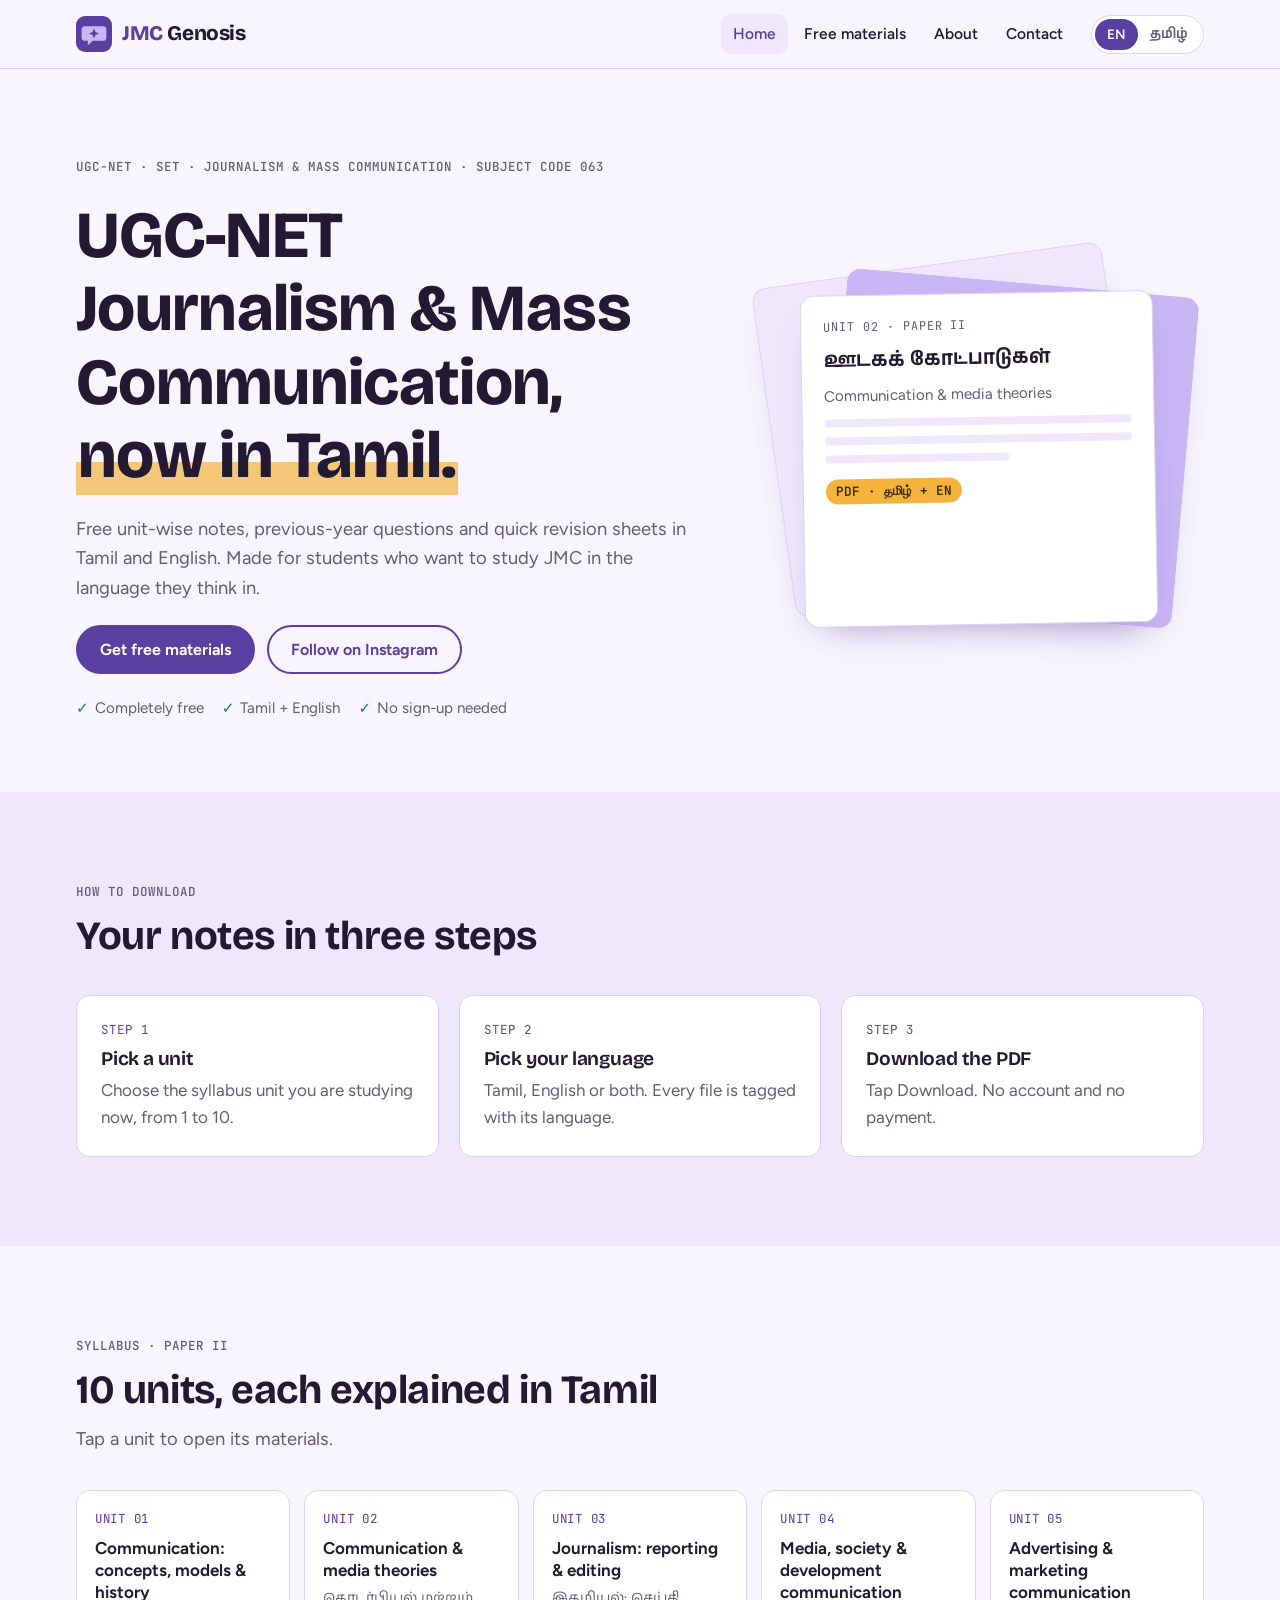
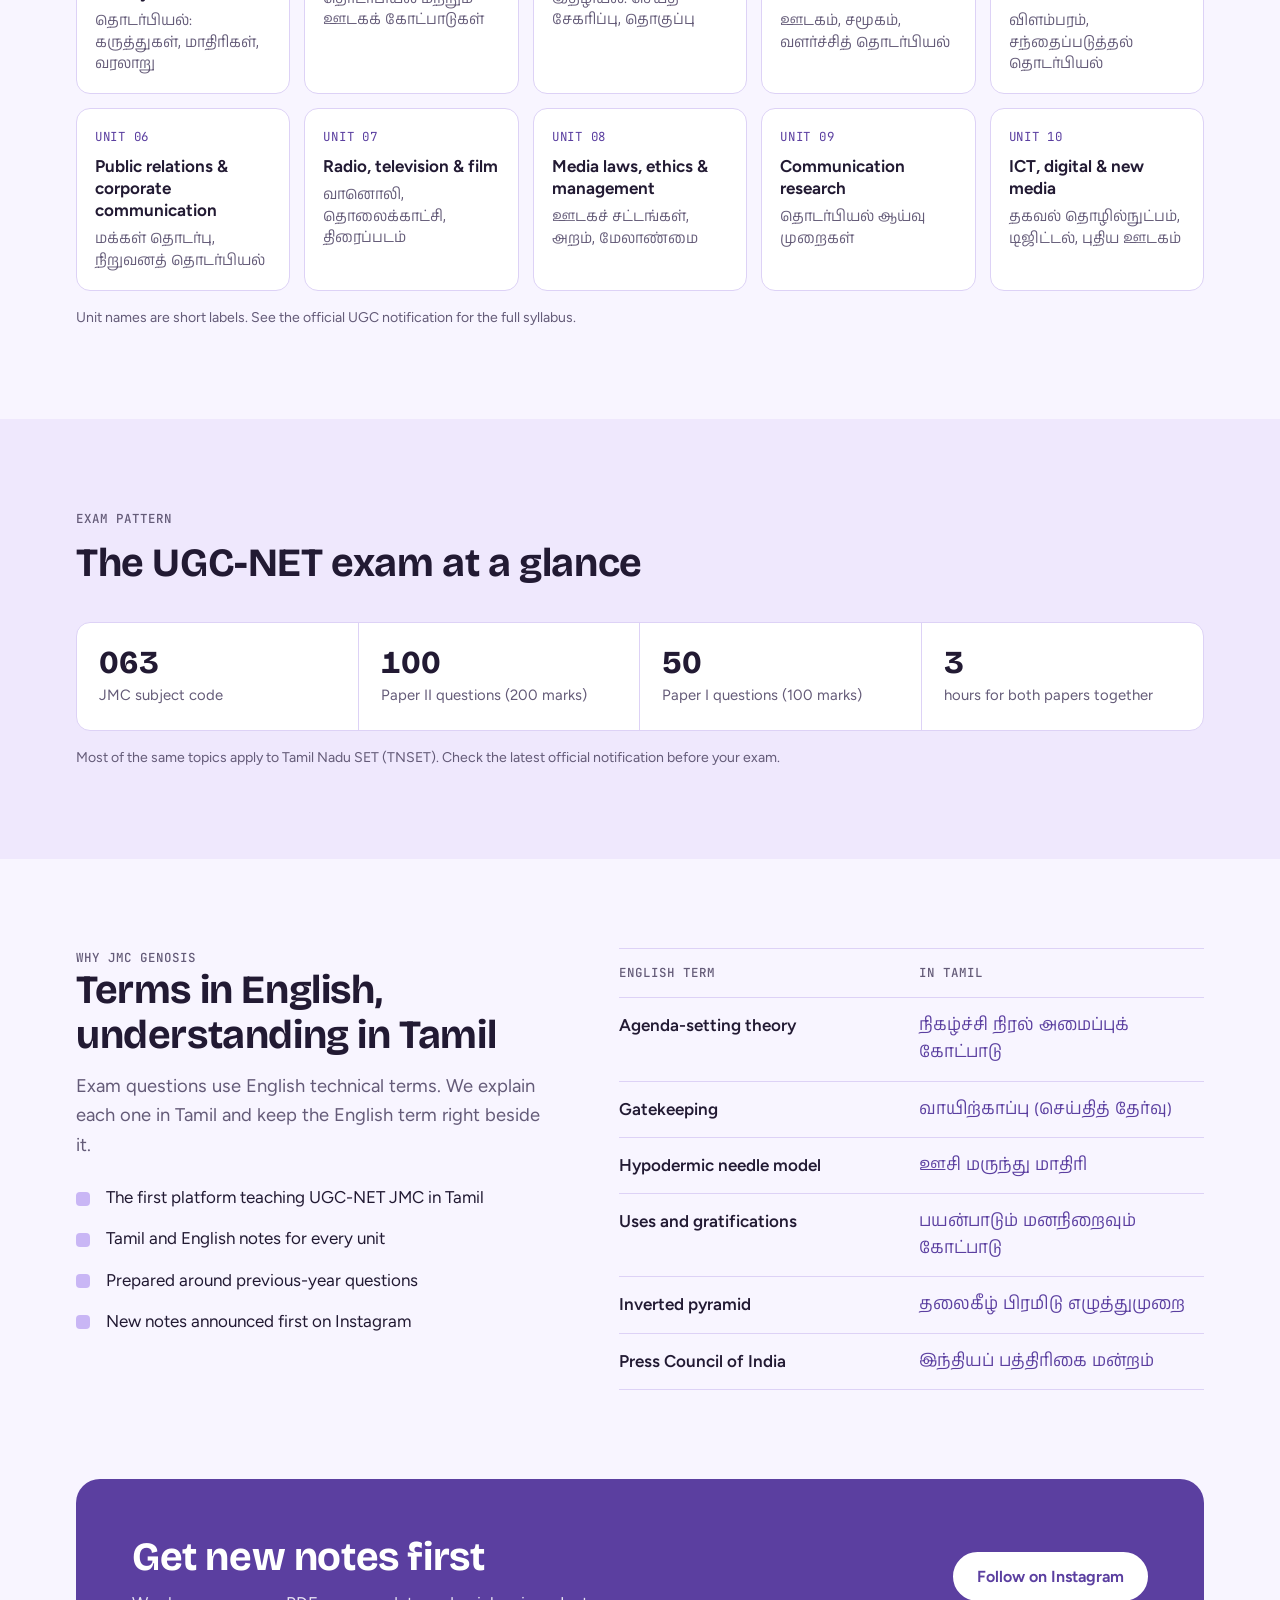
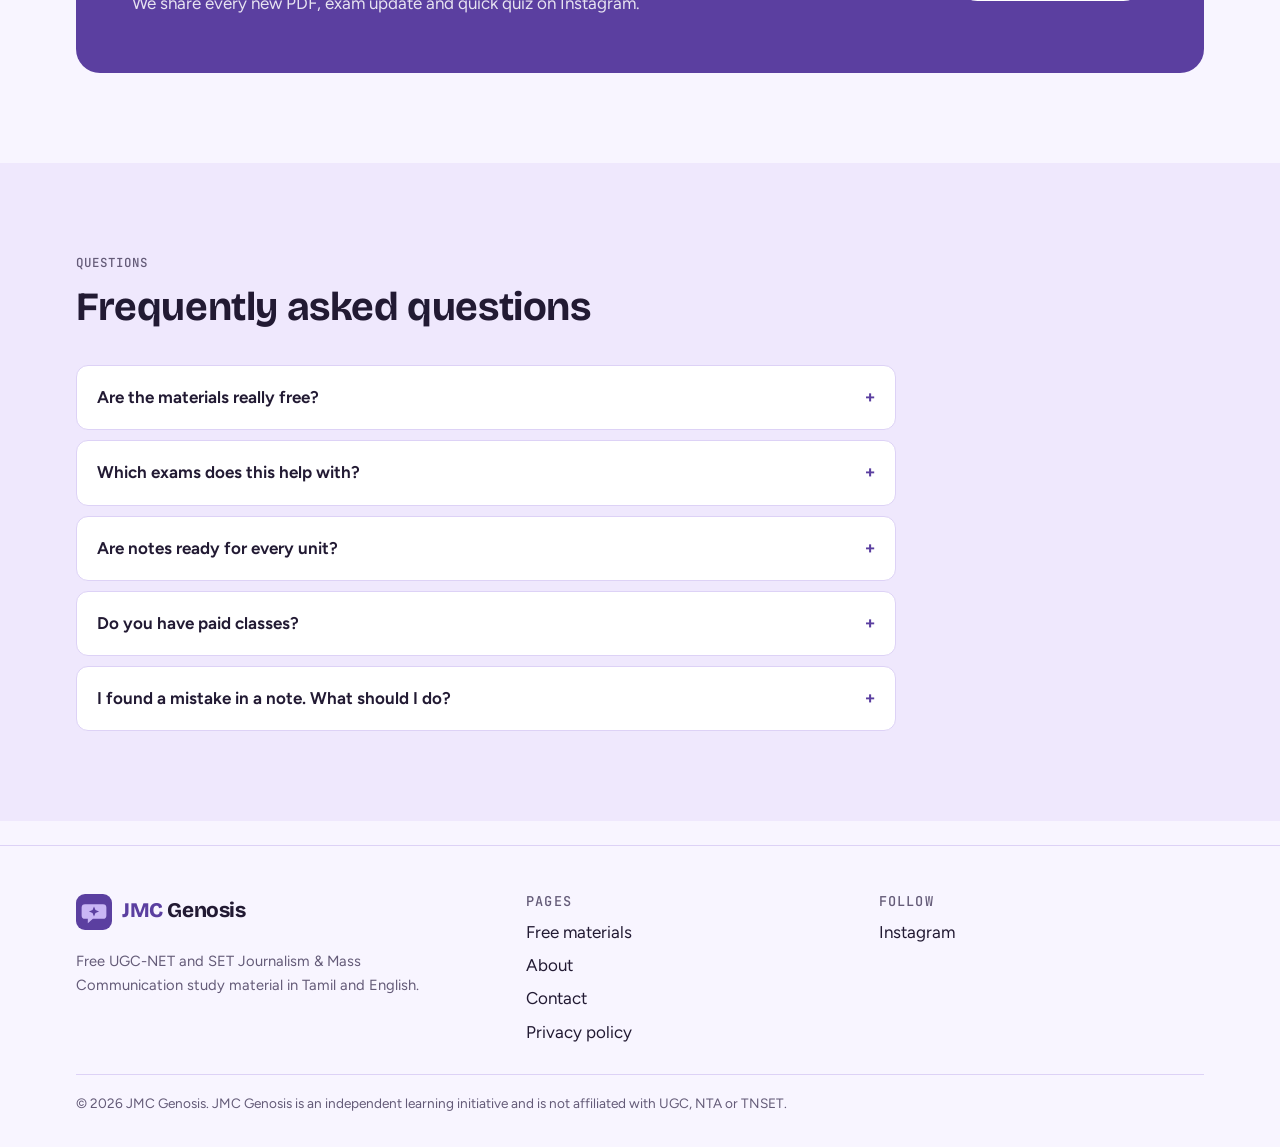
==== index.html @ 14c33832 "Launch JMC Genosis website Static bilingual (Tamil/English) site for free UGC-NET/SET JMC study mate" ====
<!doctype html>
<html lang="en">
<head>
<meta charset="utf-8">
<meta name="viewport" content="width=device-width, initial-scale=1, viewport-fit=cover">
<title>JMC Genosis | UGC-NET JMC in Tamil</title>
<meta name="description" content="Free UGC-NET and SET Journalism & Mass Communication notes in Tamil and English: unit-wise PDFs, previous-year questions and revision sheets.">
<meta name="theme-color" content="#5B3FA0">
<link rel="canonical" href="https://harishde13.github.io/jmc_genosis/">
<meta property="og:type" content="website">
<meta property="og:title" content="JMC Genosis | UGC-NET JMC in Tamil">
<meta property="og:description" content="Free UGC-NET and SET Journalism & Mass Communication notes in Tamil and English: unit-wise PDFs, previous-year questions and revision sheets.">
<meta property="og:url" content="https://harishde13.github.io/jmc_genosis/">
<meta property="og:image" content="https://harishde13.github.io/jmc_genosis/assets/img/og-image.png">
<meta name="twitter:card" content="summary_large_image">
<link rel="icon" href="assets/img/favicon.svg" type="image/svg+xml">
<link rel="apple-touch-icon" href="assets/img/icon-192.png">
<link rel="preconnect" href="https://fonts.googleapis.com"><link rel="preconnect" href="https://fonts.gstatic.com" crossorigin><link rel="stylesheet" href="https://fonts.googleapis.com/css2?family=Anek+Tamil:wght@400..700&family=Bricolage+Grotesque:opsz,wght@12..96,500..800&family=Figtree:wght@400..700&family=JetBrains+Mono:wght@500&display=swap">
<link rel="stylesheet" href="assets/css/style.css">
</head>
<body>
<a class="skip" href="#main" data-i18n="skip">Skip to content</a>
<header class="site-header">
  <div class="wrap">
    <a class="brand" href="index.html" aria-label="JMC Genosis home"><svg class="brand-mark" viewBox="0 0 64 64" aria-hidden="true"><rect width="64" height="64" rx="16" fill="#5B3FA0"/><path d="M16 18h32a6 6 0 0 1 6 6v14a6 6 0 0 1-6 6H30l-9 8v-8h-5a6 6 0 0 1-6-6V24a6 6 0 0 1 6-6z" fill="#C9B6F5"/><path d="M32 22l2.6 6.4 6.4 2.6-6.4 2.6L32 40l-2.6-6.4-6.4-2.6 6.4-2.6z" fill="#5B3FA0"/></svg><span class="brand-word"><b>JMC</b> Genosis</span></a>
    <nav class="nav" id="site-nav" aria-label="Main"><a href="index.html" data-i18n="nav.home" aria-current="page">Home</a><a href="materials.html" data-i18n="nav.materials">Free materials</a><a href="about.html" data-i18n="nav.about">About</a><a href="contact.html" data-i18n="nav.contact">Contact</a></nav>
    <div class="lang-toggle" role="group" aria-label="Language">
      <button type="button" data-lang="en" aria-pressed="true">EN</button>
      <button type="button" data-lang="ta" aria-pressed="false">தமிழ்</button>
    </div>
    <button class="menu-btn" type="button" aria-expanded="false" aria-controls="site-nav" data-i18n="nav.menu">Menu</button>
  </div>
</header>
<main id="main">
<section class="hero">
  <div class="wrap">
    <div class="hero-copy">
      <p class="kicker" data-i18n="hero.kicker">UGC-NET · SET · Journalism &amp; Mass Communication · Subject code 063</p>
      <h1 data-i18n="hero.title">UGC-NET Journalism &amp; Mass Communication, <span class="mark">now in Tamil.</span></h1>
      <p class="lead" data-i18n="hero.sub">Free unit-wise notes, previous-year questions and quick revision sheets in Tamil and English. Made for students who want to study JMC in the language they think in.</p>
      <div class="btn-row">
        <a class="btn" href="materials.html" data-i18n="cta.download">Get free materials</a>
        <a class="btn ghost" data-link="instagram" href="#" data-i18n="cta.instagram">Follow on Instagram</a>
      </div>
      <div class="hero-meta"><span data-i18n="hero.m1">Completely free</span><span data-i18n="hero.m2">Tamil + English</span><span data-i18n="hero.m3">No sign-up needed</span></div>
    </div>
    <div class="stack" aria-hidden="true">
      <div class="note-card"></div>
      <div class="note-card"></div>
      <div class="note-card">
        <span class="unit-code">UNIT 02 · PAPER II</span>
        <span class="ta">ஊடகக் கோட்பாடுகள்</span>
        <span class="en">Communication &amp; media theories</span>
        <span class="rule"></span><span class="rule"></span><span class="rule short"></span>
        <span class="pdf">PDF · தமிழ் + EN</span>
      </div>
    </div>
  </div>
</section>

<section class="section tinted" id="how">
  <div class="wrap">
    <div class="section-head">
      <p class="kicker" data-i18n="steps.kicker">How to download</p>
      <h2 data-i18n="steps.title">Your notes in three steps</h2>
    </div>
    <ol class="steps">
      <li><h3 data-i18n="steps.1t">Pick a unit</h3><p data-i18n="steps.1p">Choose the syllabus unit you are studying now, from 1 to 10.</p></li>
      <li><h3 data-i18n="steps.2t">Pick your language</h3><p data-i18n="steps.2p">Tamil, English or both. Every file is tagged with its language.</p></li>
      <li><h3 data-i18n="steps.3t">Download the PDF</h3><p data-i18n="steps.3p">Tap Download. No account and no payment.</p></li>
    </ol>
  </div>
</section>

<section class="section" id="units">
  <div class="wrap">
    <div class="section-head">
      <p class="kicker" data-i18n="units.kicker">Syllabus · Paper II</p>
      <h2 data-i18n="units.title">10 units, each explained in Tamil</h2>
      <p class="lead" data-i18n="units.lead">Tap a unit to open its materials.</p>
    </div>
    <div class="units" id="unit-grid"></div>
    <p class="note-small" data-i18n="units.note">Unit names are short labels. See the official UGC notification for the full syllabus.</p>
  </div>
</section>

<section class="section tinted" id="exam">
  <div class="wrap">
    <div class="section-head">
      <p class="kicker" data-i18n="facts.kicker">Exam pattern</p>
      <h2 data-i18n="facts.title">The UGC-NET exam at a glance</h2>
    </div>
    <div class="facts">
      <div class="fact"><span class="v">063</span><span class="l" data-i18n="facts.l1">JMC subject code</span></div>
      <div class="fact"><span class="v">100</span><span class="l" data-i18n="facts.l2">Paper II questions (200 marks)</span></div>
      <div class="fact"><span class="v">50</span><span class="l" data-i18n="facts.l3">Paper I questions (100 marks)</span></div>
      <div class="fact"><span class="v">3</span><span class="l" data-i18n="facts.l4">hours for both papers together</span></div>
    </div>
    <p class="note-small" data-i18n="facts.note">Most of the same topics apply to Tamil Nadu SET (TNSET). Check the latest official notification before your exam.</p>
  </div>
</section>

<section class="section" id="why">
  <div class="wrap split">
    <div>
      <p class="kicker" data-i18n="why.kicker">Why JMC Genosis</p>
      <h2 data-i18n="why.title">Terms in English, understanding in Tamil</h2>
      <p class="lead" style="margin-top:14px" data-i18n="why.lead">Exam questions use English technical terms. We explain each one in Tamil and keep the English term right beside it.</p>
      <ul class="why">
        <li data-i18n="why.1">The first platform teaching UGC-NET JMC in Tamil</li>
        <li data-i18n="why.2">Tamil and English notes for every unit</li>
        <li data-i18n="why.3">Prepared around previous-year questions</li>
        <li data-i18n="why.4">New notes announced first on Instagram</li>
      </ul>
    </div>
    <div class="gloss" role="table" aria-label="Glossary sample">
      <div class="gloss-row kicker" role="row"><span data-i18n="gloss.h1">English term</span><span data-i18n="gloss.h2">In Tamil</span></div>
      <div class="gloss-row"><span class="en">Agenda-setting theory</span><span class="ta" lang="ta">நிகழ்ச்சி நிரல் அமைப்புக் கோட்பாடு</span></div><div class="gloss-row"><span class="en">Gatekeeping</span><span class="ta" lang="ta">வாயிற்காப்பு (செய்தித் தேர்வு)</span></div><div class="gloss-row"><span class="en">Hypodermic needle model</span><span class="ta" lang="ta">ஊசி மருந்து மாதிரி</span></div><div class="gloss-row"><span class="en">Uses and gratifications</span><span class="ta" lang="ta">பயன்பாடும் மனநிறைவும் கோட்பாடு</span></div><div class="gloss-row"><span class="en">Inverted pyramid</span><span class="ta" lang="ta">தலைகீழ் பிரமிடு எழுத்துமுறை</span></div><div class="gloss-row"><span class="en">Press Council of India</span><span class="ta" lang="ta">இந்தியப் பத்திரிகை மன்றம்</span></div>
    </div>
  </div>
</section>

<section class="section" style="padding-top:0">
  <div class="wrap">
    <div class="band">
      <div>
        <h2 data-i18n="band.title">Get new notes first</h2>
        <p data-i18n="band.p">We share every new PDF, exam update and quick quiz on Instagram.</p>
      </div>
      <a class="btn" data-link="instagram" href="#" data-i18n="cta.instagram">Follow on Instagram</a>
    </div>
  </div>
</section>

<section class="section tinted" id="faq">
  <div class="wrap">
    <div class="section-head">
      <p class="kicker" data-i18n="faq.kicker">Questions</p>
      <h2 data-i18n="faq.title">Frequently asked questions</h2>
    </div>
    <div class="faq">
      <details><summary data-i18n="faq.q1">Are the materials really free?</summary><p data-i18n="faq.a1">Yes. Every file on this site is free, and you do not need an account to download.</p></details>
      <details><summary data-i18n="faq.q2">Which exams does this help with?</summary><p data-i18n="faq.a2">UGC-NET Journalism &amp; Mass Communication Paper II (subject code 063) and Tamil Nadu SET.</p></details>
      <details><summary data-i18n="faq.q3">Are notes ready for every unit?</summary><p data-i18n="faq.a3">We release notes step by step. Files that are not out yet show as "Coming soon", and we announce new ones on Instagram.</p></details>
      <details><summary data-i18n="faq.q4">Do you have paid classes?</summary><p data-i18n="faq.a4">Not yet. We are planning live classes and will announce them on Instagram first.</p></details>
      <details><summary data-i18n="faq.q5">I found a mistake in a note. What should I do?</summary><p data-i18n="faq.a5">Tell us through the Contact page. We will fix it and upload a corrected version.</p></details>
    </div>
  </div>
</section>
</main>
<footer class="site-footer">
  <div class="wrap">
    <div>
      <a class="brand" href="index.html" aria-label="JMC Genosis home"><svg class="brand-mark" viewBox="0 0 64 64" aria-hidden="true"><rect width="64" height="64" rx="16" fill="#5B3FA0"/><path d="M16 18h32a6 6 0 0 1 6 6v14a6 6 0 0 1-6 6H30l-9 8v-8h-5a6 6 0 0 1-6-6V24a6 6 0 0 1 6-6z" fill="#C9B6F5"/><path d="M32 22l2.6 6.4 6.4 2.6-6.4 2.6L32 40l-2.6-6.4-6.4-2.6 6.4-2.6z" fill="#5B3FA0"/></svg><span class="brand-word"><b>JMC</b> Genosis</span></a>
      <p class="footer-note" data-i18n="foot.tag">Free UGC-NET and SET Journalism &amp; Mass Communication study material in Tamil and English.</p>
    </div>
    <div>
      <h3 data-i18n="foot.explore">Pages</h3>
      <ul>
        <li><a href="materials.html" data-i18n="nav.materials">Free materials</a></li>
        <li><a href="about.html" data-i18n="nav.about">About</a></li>
        <li><a href="contact.html" data-i18n="nav.contact">Contact</a></li>
        <li><a href="privacy.html" data-i18n="foot.privacy">Privacy policy</a></li>
      </ul>
    </div>
    <div>
      <h3 data-i18n="foot.follow">Follow</h3>
      <ul>
        <li><a data-link="instagram" href="#">Instagram</a></li>
        <li data-hide-empty><a data-link="whatsapp" href="#">WhatsApp</a></li>
        <li data-hide-empty><a data-link="telegram" href="#">Telegram</a></li>
        <li data-hide-empty><a data-link="youtube" href="#">YouTube</a></li>
      </ul>
    </div>
    <p class="copyright">© <span data-year>2026</span> JMC Genosis. <span data-i18n="foot.disclaimer">JMC Genosis is an independent learning initiative and is not affiliated with UGC, NTA or TNSET.</span></p>
  </div>
</footer>
<script src="assets/js/config.js"></script>
<script src="assets/js/materials-data.js"></script>
<script src="assets/js/main.js"></script>
</body>
</html>
---- assets/css/style.css ----
/* JMC Genosis — "study desk" layout: lilac paper ground, index-card units, one marigold highlight. */
:root {
  --bg: #F8F5FF;          /* lilac paper */
  --surface: #FFFFFF;
  --tint: #EFE8FD;        /* lilac wash */
  --lilac: #C9B6F5;       /* brand lilac */
  --line: #DDD2F6;
  --primary: #5B3FA0;     /* deep violet for buttons and links */
  --primary-ink: #FFFFFF;
  --ink: #221A33;
  --muted: #645B78;
  --marigold: #F3B33D;    /* single warm accent */
  --marigold-ink: #3A2A05;
  --ok: #1F7A55;

  --font-display: "Bricolage Grotesque", "Anek Tamil", ui-sans-serif, system-ui, sans-serif;
  --font-body: "Figtree", "Anek Tamil", ui-sans-serif, system-ui, -apple-system, "Segoe UI", sans-serif;
  --font-tamil: "Anek Tamil", "Noto Sans Tamil", "Latha", sans-serif;
  --font-mono: "JetBrains Mono", ui-monospace, "SFMono-Regular", Menlo, monospace;

  --radius: 14px;
  --wrap: 1160px;
  color-scheme: light;
}
@media (prefers-color-scheme: dark) {
  :root:not([data-theme="light"]) {
    --bg: #15101E; --surface: #1F182C; --tint: #2A2140; --lilac: #8E74D6; --line: #3A2F52;
    --primary: #C9B6F5; --primary-ink: #1A1326; --ink: #F2EDFB; --muted: #B3A9C7;
    --marigold: #F3B33D; --marigold-ink: #2A1E03; --ok: #5FD3A0;
    color-scheme: dark;
  }
}
:root[data-theme="dark"] {
  --bg: #15101E; --surface: #1F182C; --tint: #2A2140; --lilac: #8E74D6; --line: #3A2F52;
  --primary: #C9B6F5; --primary-ink: #1A1326; --ink: #F2EDFB; --muted: #B3A9C7;
  --marigold: #F3B33D; --marigold-ink: #2A1E03; --ok: #5FD3A0;
  color-scheme: dark;
}

*, *::before, *::after { box-sizing: border-box; }
html { -webkit-text-size-adjust: 100%; scroll-behavior: smooth; }
body {
  margin: 0; background: var(--bg); color: var(--ink);
  font-family: var(--font-body); font-size: 1.0625rem; line-height: 1.6;
}
html[lang="ta"] body { font-family: var(--font-tamil); line-height: 1.75; }
html[lang="ta"] h1, html[lang="ta"] h2, html[lang="ta"] h3 { font-family: var(--font-tamil); letter-spacing: 0; }
img, svg { max-width: 100%; }
a { color: var(--primary); text-underline-offset: 3px; }
:focus-visible { outline: 3px solid var(--marigold); outline-offset: 2px; border-radius: 6px; }
h1, h2, h3 { font-family: var(--font-display); line-height: 1.12; text-wrap: balance; margin: 0; letter-spacing: -0.01em; }
h1 { font-size: clamp(2.3rem, 5.6vw, 4.1rem); font-weight: 750; }
h2 { font-size: clamp(1.7rem, 3.4vw, 2.5rem); font-weight: 700; }
h3 { font-size: 1.2rem; font-weight: 650; }
p { margin: 0; }
.wrap {
  max-width: var(--wrap); margin-inline: auto;
  padding-left: max(16px, env(safe-area-inset-left, 0px));
  padding-right: max(16px, env(safe-area-inset-right, 0px));
}
.kicker {
  font-family: var(--font-mono); font-size: .78rem; font-weight: 500;
  letter-spacing: .08em; text-transform: uppercase; color: var(--muted);
}
.lead { font-size: 1.15rem; color: var(--muted); max-width: 60ch; }
.skip { position: absolute; left: -999px; top: 8px; background: var(--ink); color: var(--bg); padding: 8px 12px; z-index: 50; }
.skip:focus { left: 12px; }
.placeholder-note { background: var(--marigold); color: var(--marigold-ink); font-size: .8rem; padding: 2px 6px; border-radius: 4px; font-family: var(--font-mono); }

/* Header */
body::before { content: ""; position: fixed; inset: 0 0 auto; height: env(safe-area-inset-top, 0px); z-index: 30; background: var(--bg); }
.site-header {
  position: sticky; top: env(safe-area-inset-top, 0px); z-index: 20;
  background: color-mix(in srgb, var(--bg) 90%, transparent);
  backdrop-filter: blur(10px); border-bottom: 1px solid var(--line);
}
.site-header .wrap { display: flex; align-items: center; gap: 16px; min-height: 68px; }
.brand { display: inline-flex; align-items: center; gap: 10px; text-decoration: none; color: var(--ink); }
.brand-mark { width: 36px; height: 36px; flex: none; }
.brand-word { white-space: nowrap; font-family: var(--font-display); font-weight: 750; font-size: 1.3rem; letter-spacing: -0.02em; line-height: 1; }
.brand-word b { font-weight: 800; color: var(--primary); }
.nav { display: flex; gap: 4px; margin-left: auto; align-items: center; }
.nav a { color: var(--ink); text-decoration: none; padding: 8px 12px; border-radius: 10px; font-weight: 550; font-size: .97rem; }
.nav a:hover { background: var(--tint); }
.nav a[aria-current="page"] { background: var(--tint); color: var(--primary); }
.lang-toggle {
  display: inline-flex; border: 1px solid var(--line); border-radius: 999px; padding: 3px; background: var(--surface); flex: none;
}
.lang-toggle button {
  border: 0; background: transparent; color: var(--muted); font: 600 .85rem var(--font-body);
  padding: 6px 12px; border-radius: 999px; cursor: pointer;
}
.lang-toggle button[aria-pressed="true"] { background: var(--primary); color: var(--primary-ink); }
.lang-toggle button[data-lang="ta"] { font-family: var(--font-tamil); }
.menu-btn { display: none; border: 1px solid var(--line); background: var(--surface); color: var(--ink); border-radius: 10px; padding: 8px 12px; font: 600 .9rem var(--font-body); cursor: pointer; }
@media (max-width: 820px) {
  .menu-btn { display: inline-block; }
  .nav { display: none; position: absolute; left: 0; right: 0; top: 100%; flex-direction: column; align-items: stretch;
    background: var(--bg); border-bottom: 1px solid var(--line); padding: 8px max(16px, env(safe-area-inset-right, 0px)) 16px max(16px, env(safe-area-inset-left, 0px)); margin: 0; }
  .nav.open { display: flex; }
  .nav a { padding: 12px; }
  .site-header .wrap { position: relative; gap: 10px; }
  .site-header .lang-toggle { margin-left: auto; }
}

/* Buttons */
.btn {
  display: inline-flex; align-items: center; justify-content: center; gap: 8px;
  font: 650 1rem var(--font-body); text-decoration: none; cursor: pointer;
  padding: 13px 22px; border-radius: 999px; border: 2px solid var(--primary);
  background: var(--primary); color: var(--primary-ink); transition: transform .15s ease;
}
html[lang="ta"] .btn { font-family: var(--font-tamil); }
.btn:hover { transform: translateY(-1px); }
.btn.ghost { background: transparent; color: var(--primary); }
.btn[disabled], .btn.is-disabled { background: var(--tint); border-color: var(--line); color: var(--muted); cursor: not-allowed; transform: none; }
.btn-row { display: flex; flex-wrap: wrap; gap: 12px; }

/* Hero */
.hero { padding-block: clamp(40px, 7vw, 88px) clamp(40px, 6vw, 72px); }
.hero .wrap { display: grid; grid-template-columns: 1.15fr .85fr; gap: clamp(28px, 5vw, 64px); align-items: center; }
.hero-copy { display: grid; gap: 22px; min-width: 0; }
.hero h1 .ta-line { display: block; font-family: var(--font-tamil); font-weight: 650; font-size: .62em; color: var(--primary); margin-top: .35em; line-height: 1.3; }
.mark { background: linear-gradient(transparent 58%, color-mix(in srgb, var(--marigold) 70%, transparent) 58%); padding-inline: 2px; }
.hero-meta { display: flex; flex-wrap: wrap; gap: 8px 18px; color: var(--muted); font-size: .95rem; }
.hero-meta span::before { content: "✓"; color: var(--ok); font-weight: 700; margin-right: 6px; }

/* Card stack illustration */
.stack { position: relative; aspect-ratio: 4 / 4.2; max-width: 100%; }
.note-card {
  position: absolute; inset: 0; margin: auto; width: 78%; height: 70%;
  background: var(--surface); border: 1px solid var(--line); border-radius: var(--radius);
  box-shadow: 0 18px 40px -22px rgba(60, 30, 120, .35);
  padding: 22px; display: grid; align-content: start; gap: 10px;
}
.note-card:nth-child(1) { transform: rotate(-8deg) translate(-8%, -4%); background: var(--tint); }
.note-card:nth-child(2) { transform: rotate(5deg) translate(9%, 2%); background: var(--lilac); border-color: transparent; }
.note-card:nth-child(3) { transform: rotate(-1deg) translate(0, 6%); }
.note-card .unit-code { font-family: var(--font-mono); font-size: .75rem; color: var(--muted); letter-spacing: .08em; }
.note-card .ta { font-family: var(--font-tamil); font-weight: 650; font-size: 1.25rem; line-height: 1.35; }
.note-card .en { color: var(--muted); font-size: .95rem; }
.note-card .rule { height: 8px; border-radius: 4px; background: var(--tint); }
.note-card .rule.short { width: 60%; }
.note-card .pdf { justify-self: start; margin-top: 6px; font: 600 .8rem var(--font-mono); background: var(--marigold); color: var(--marigold-ink); padding: 4px 10px; border-radius: 999px; }

/* Sections */
.section { padding-block: clamp(48px, 7vw, 96px); }
.section.tinted { background: var(--tint); }
.section-head { display: grid; gap: 12px; margin-bottom: 36px; max-width: 720px; }

/* Steps */
.steps { list-style: none; margin: 0; padding: 0; display: grid; grid-template-columns: repeat(3, minmax(0, 1fr)); gap: 20px; counter-reset: s; }
.steps li { counter-increment: s; background: var(--surface); border: 1px solid var(--line); border-radius: var(--radius); padding: 24px; display: grid; gap: 8px; align-content: start; }
.steps li::before { content: "Step " counter(s); font-family: var(--font-mono); font-size: .78rem; letter-spacing: .08em; text-transform: uppercase; color: var(--primary); }
html[lang="ta"] .steps li::before { content: "படி " counter(s); font-family: var(--font-tamil); }
.steps p { color: var(--muted); }

/* Units grid */
.units { display: grid; grid-template-columns: repeat(5, minmax(0, 1fr)); gap: 14px; }
.unit {
  display: grid; gap: 8px; align-content: start; text-decoration: none; color: var(--ink);
  background: var(--surface); border: 1px solid var(--line); border-radius: var(--radius); padding: 18px; min-height: 150px;
  transition: border-color .15s ease, transform .15s ease;
}
.unit:hover { border-color: var(--primary); transform: translateY(-2px); }
.unit .num { font-family: var(--font-mono); font-size: .78rem; color: var(--primary); letter-spacing: .06em; }
.unit .t-en { font-weight: 650; line-height: 1.3; }
.unit .t-ta { font-family: var(--font-tamil); color: var(--muted); font-size: .92rem; line-height: 1.45; }
.note-small { margin-top: 16px; font-size: .88rem; color: var(--muted); }

/* Exam pattern */
.facts { display: grid; grid-template-columns: repeat(4, minmax(0, 1fr)); gap: 0; border: 1px solid var(--line); border-radius: var(--radius); background: var(--surface); overflow: hidden; }
.fact { padding: 22px; border-right: 1px solid var(--line); display: grid; gap: 4px; }
.fact:last-child { border-right: 0; }
.fact .v { font-family: var(--font-display); font-weight: 750; font-size: 2rem; font-variant-numeric: tabular-nums; line-height: 1.1; }
.fact .l { color: var(--muted); font-size: .93rem; }

/* Glossary */
.split { display: grid; grid-template-columns: .9fr 1.1fr; gap: clamp(24px, 5vw, 64px); align-items: start; }
.split > * { min-width: 0; }
.gloss { border-top: 1px solid var(--line); }
.gloss-row { display: grid; grid-template-columns: 1fr 1fr; gap: 16px; padding: 14px 0; border-bottom: 1px solid var(--line); }
.gloss-row .en { font-weight: 600; }
.gloss-row .ta { font-family: var(--font-tamil); color: var(--primary); }
.why { list-style: none; padding: 0; margin: 24px 0 0; display: grid; gap: 14px; }
.why li { padding-left: 30px; position: relative; }
.why li::before { content: ""; position: absolute; left: 0; top: .45em; width: 14px; height: 14px; border-radius: 4px; background: var(--lilac); }

/* Insta band */
.band { background: var(--primary); color: var(--primary-ink); border-radius: 24px; padding: clamp(28px, 5vw, 56px); display: grid; grid-template-columns: 1fr auto; gap: 24px; align-items: center; }
.band h2 { color: inherit; }
.band p { opacity: .85; margin-top: 10px; max-width: 52ch; }
.band .btn { background: var(--primary-ink); color: var(--primary); border-color: var(--primary-ink); }

/* FAQ */
.faq { display: grid; gap: 10px; max-width: 820px; }
.faq details { background: var(--surface); border: 1px solid var(--line); border-radius: 12px; padding: 4px 20px; }
.faq summary { cursor: pointer; font-weight: 650; padding: 14px 0; list-style: none; display: flex; justify-content: space-between; gap: 16px; }
.faq summary::-webkit-details-marker { display: none; }
.faq summary::after { content: "+"; font-family: var(--font-mono); color: var(--primary); }
.faq details[open] summary::after { content: "−"; }
.faq details p { padding-bottom: 16px; color: var(--muted); }

/* Materials page */
.page-head { padding-block: clamp(36px, 6vw, 64px) 24px; }
.page-head .wrap { display: grid; gap: 14px; }
.toolbar { display: grid; grid-template-columns: 1.4fr 1fr; gap: 12px 20px; align-items: end; background: var(--surface); border: 1px solid var(--line); border-radius: var(--radius); padding: 18px; }
.field { display: grid; gap: 6px; min-width: 0; }
.field label, .field .label { font-size: .85rem; font-weight: 600; color: var(--muted); }
.field input, .field select {
  font: inherit; color: var(--ink); background: var(--bg); border: 1px solid var(--line); border-radius: 10px; padding: 11px 12px; width: 100%;
}
.chips { display: flex; flex-wrap: wrap; gap: 8px; }
.chip { border: 1px solid var(--line); background: var(--bg); color: var(--ink); border-radius: 999px; padding: 7px 14px; font: 600 .88rem var(--font-body); cursor: pointer; }
html[lang="ta"] .chip { font-family: var(--font-tamil); }
.chip[aria-pressed="true"] { background: var(--primary); color: var(--primary-ink); border-color: var(--primary); }
.result-count { margin: 22px 0 10px; color: var(--muted); font-size: .95rem; }
.unit-group { margin-top: 28px; }
.unit-group > h2 { font-size: 1.35rem; display: flex; flex-wrap: wrap; align-items: baseline; gap: 6px 12px; margin-bottom: 12px; scroll-margin-top: 90px; }
.unit-group > h2 .num { font-family: var(--font-mono); font-size: .8rem; color: var(--primary); letter-spacing: .06em; }
.unit-group > h2 .ta { font-family: var(--font-tamil); font-weight: 500; font-size: 1rem; color: var(--muted); }
.files { display: grid; grid-template-columns: repeat(auto-fill, minmax(min(100%, 300px), 1fr)); gap: 12px; }
.file { background: var(--surface); border: 1px solid var(--line); border-radius: 12px; padding: 16px; display: grid; gap: 10px; align-content: space-between; }
.file .meta { display: flex; flex-wrap: wrap; gap: 6px; }
.tag { font: 600 .74rem var(--font-mono); letter-spacing: .04em; padding: 3px 8px; border-radius: 6px; background: var(--tint); color: var(--primary); text-transform: uppercase; }
.tag.ta { background: color-mix(in srgb, var(--marigold) 30%, transparent); color: var(--ink); font-family: var(--font-tamil); text-transform: none; letter-spacing: 0; }
.file h3 { font-family: var(--font-body); font-size: 1rem; font-weight: 650; line-height: 1.35; }
html[lang="ta"] .file h3 { font-family: var(--font-tamil); }
.file .btn { padding: 9px 16px; font-size: .92rem; justify-self: start; }
.empty { background: var(--surface); border: 1px dashed var(--line); border-radius: var(--radius); padding: 32px; text-align: center; color: var(--muted); }

/* Links (link-in-bio) */
.links-page { max-width: 520px; margin-inline: auto; padding-block: 40px 56px; display: grid; gap: 14px; text-align: center; }
.links-page .brand { justify-content: center; }
.links-page .brand-mark { width: 64px; height: 64px; }
.links-page .brand-word { font-size: 1.8rem; }
.link-btn { display: grid; gap: 2px; text-decoration: none; background: var(--surface); color: var(--ink); border: 1px solid var(--line); border-radius: 16px; padding: 16px 18px; font-weight: 650; }
.link-btn small { font-weight: 500; color: var(--muted); }
.link-btn.primary { background: var(--primary); color: var(--primary-ink); border-color: var(--primary); }
.link-btn.primary small { color: inherit; opacity: .85; }

/* Prose pages */
.prose { max-width: 70ch; display: grid; gap: 16px; }
.prose h2 { font-size: 1.5rem; margin-top: 18px; }
.contact-grid { display: grid; grid-template-columns: repeat(3, minmax(0, 1fr)); gap: 16px; }
.contact-card { background: var(--surface); border: 1px solid var(--line); border-radius: var(--radius); padding: 22px; display: grid; gap: 8px; align-content: start; min-width: 0; }
.contact-card .v { font-weight: 650; overflow-wrap: anywhere; }
.form { display: grid; gap: 14px; max-width: 640px; margin-top: 28px; }
.form textarea { font: inherit; color: var(--ink); background: var(--bg); border: 1px solid var(--line); border-radius: 10px; padding: 11px 12px; min-height: 130px; width: 100%; }

/* Footer */
.site-footer { border-top: 1px solid var(--line); padding-block: 48px 32px; margin-top: 24px; }
.site-footer .wrap { display: grid; grid-template-columns: 1.3fr 1fr 1fr; gap: 28px; }
.site-footer h3 { font-size: .85rem; font-family: var(--font-mono); text-transform: uppercase; letter-spacing: .08em; color: var(--muted); margin-bottom: 10px; font-weight: 500; }
.site-footer ul { list-style: none; padding: 0; margin: 0; display: grid; gap: 6px; }
.site-footer a { color: var(--ink); text-decoration: none; }
.site-footer a:hover { color: var(--primary); text-decoration: underline; }
.footer-note { color: var(--muted); font-size: .92rem; margin-top: 12px; max-width: 40ch; }
.copyright { grid-column: 1 / -1; color: var(--muted); font-size: .85rem; border-top: 1px solid var(--line); padding-top: 18px; }

/* Responsive */
@media (max-width: 980px) {
  .units { grid-template-columns: repeat(3, minmax(0, 1fr)); }
  .facts { grid-template-columns: repeat(2, minmax(0, 1fr)); }
  .fact:nth-child(2) { border-right: 0; }
  .fact:nth-child(-n+2) { border-bottom: 1px solid var(--line); }
}
@media (max-width: 760px) {
  .hero .wrap, .split, .band, .toolbar { grid-template-columns: 1fr; }
  .stack { max-width: 360px; width: 100%; margin-inline: auto; }
  .steps, .contact-grid { grid-template-columns: 1fr; }
  .units { grid-template-columns: repeat(2, minmax(0, 1fr)); }
  .site-footer .wrap { grid-template-columns: 1fr 1fr; }
  .site-footer .wrap > :first-child { grid-column: 1 / -1; }
}
@media (max-width: 420px) {
  .gloss-row { grid-template-columns: 1fr; gap: 2px; }
  .site-header .brand-word { font-size: 1.1rem; }
  .site-header .brand-mark { width: 30px; height: 30px; }
  .lang-toggle button { padding: 6px 9px; }
}
@media (prefers-reduced-motion: reduce) {
  html { scroll-behavior: auto; }
  * { transition: none !important; }
}
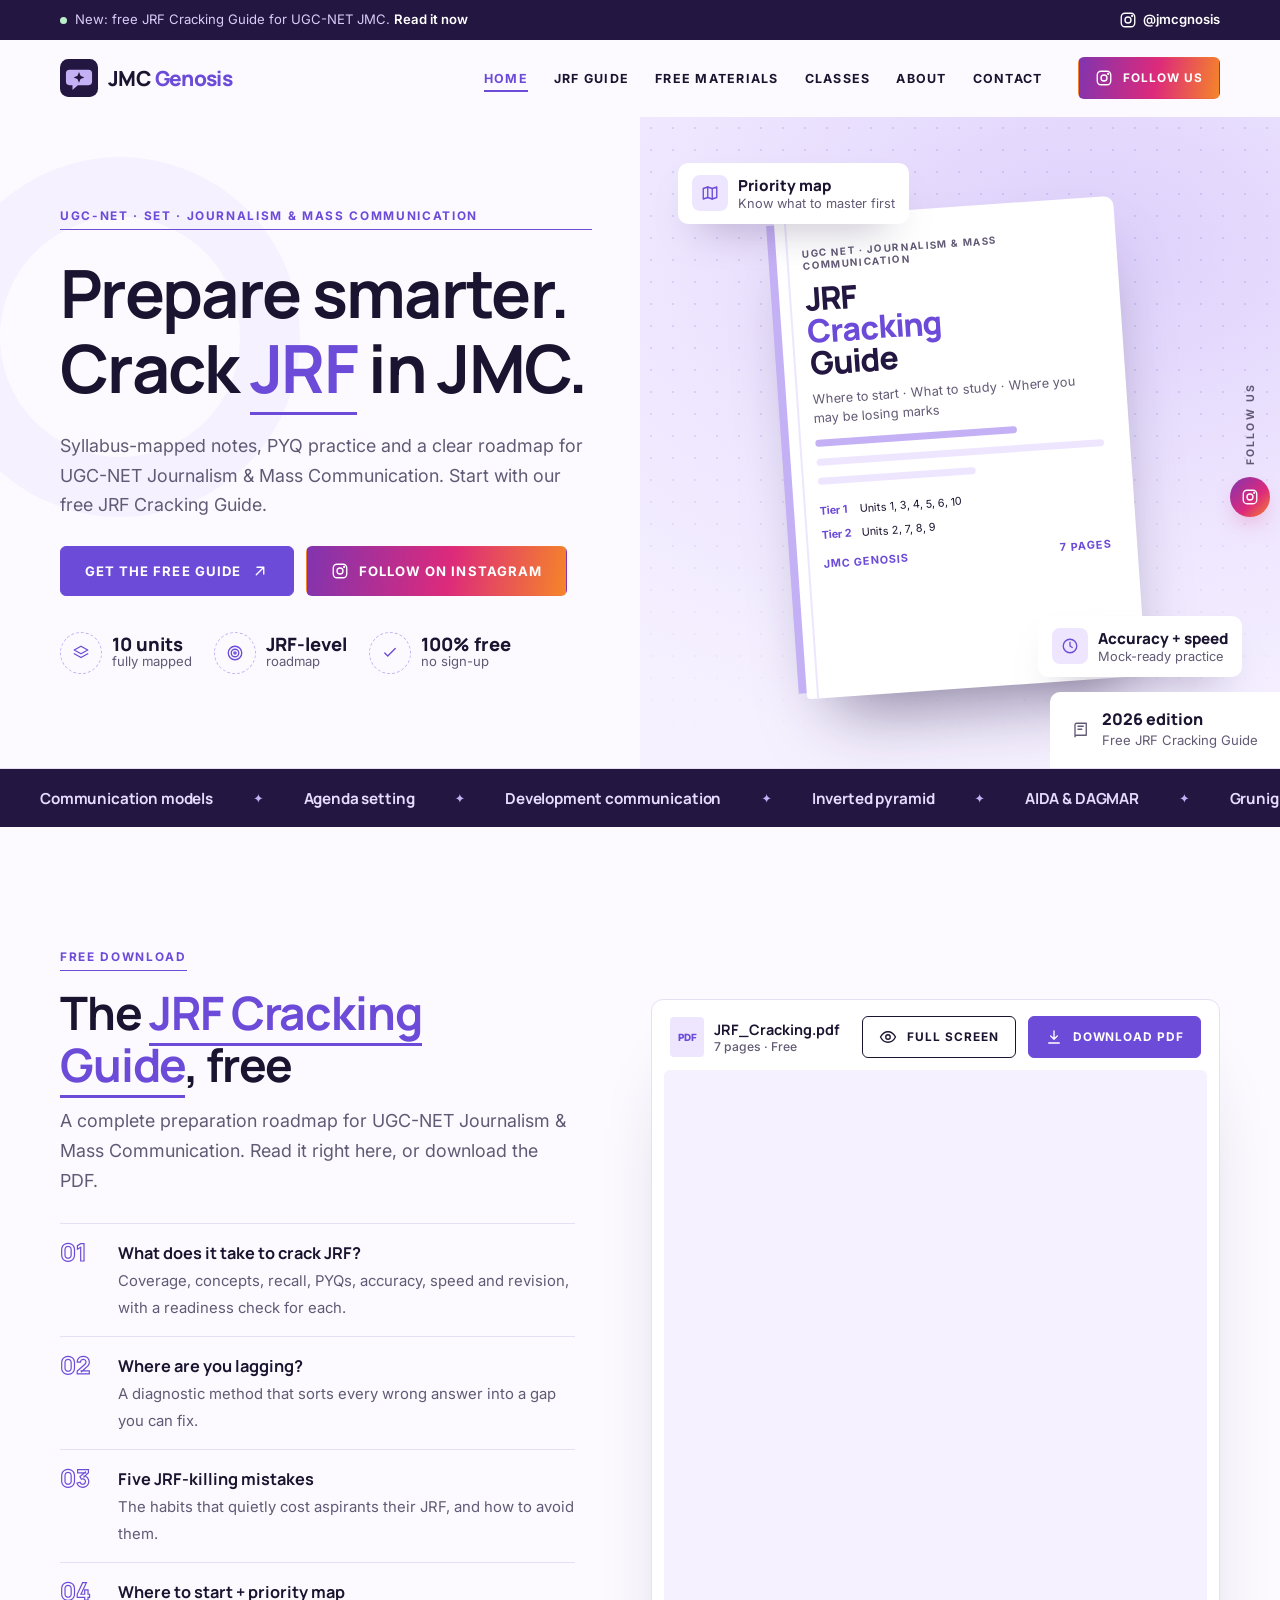
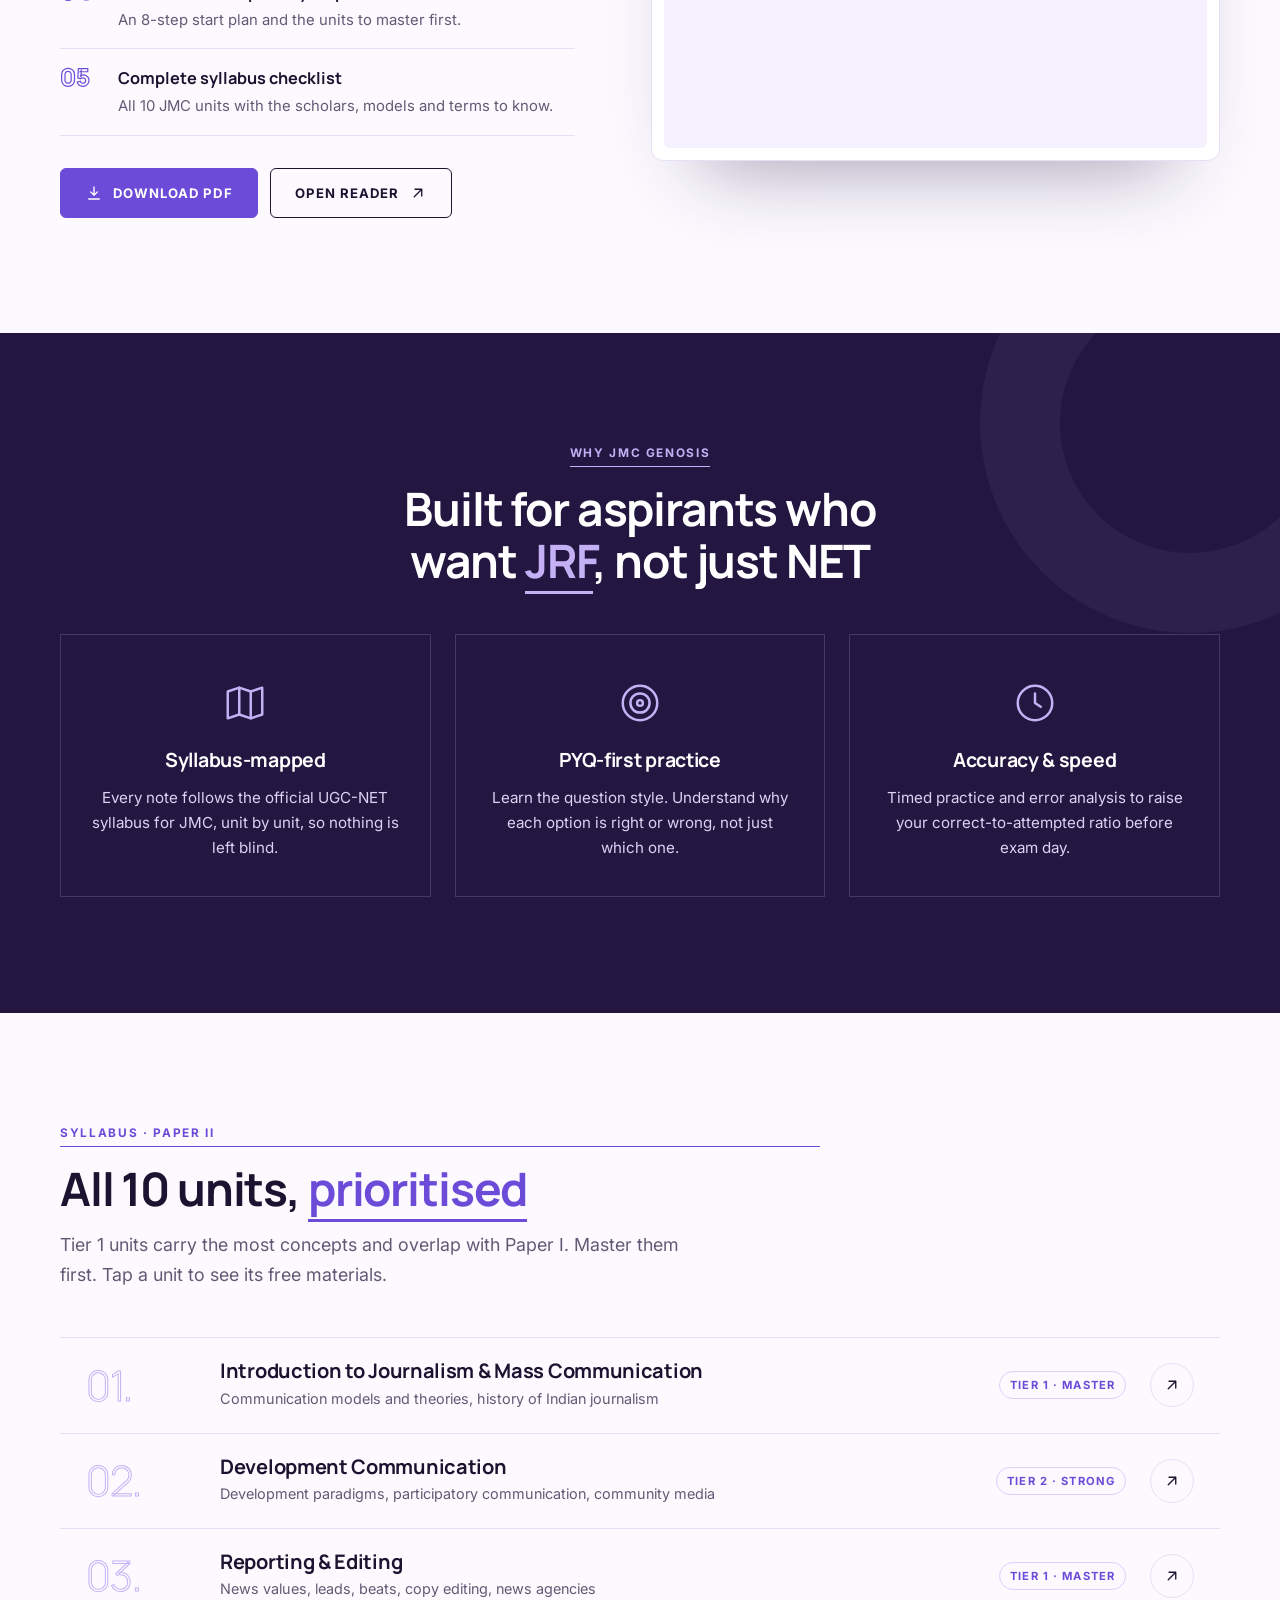
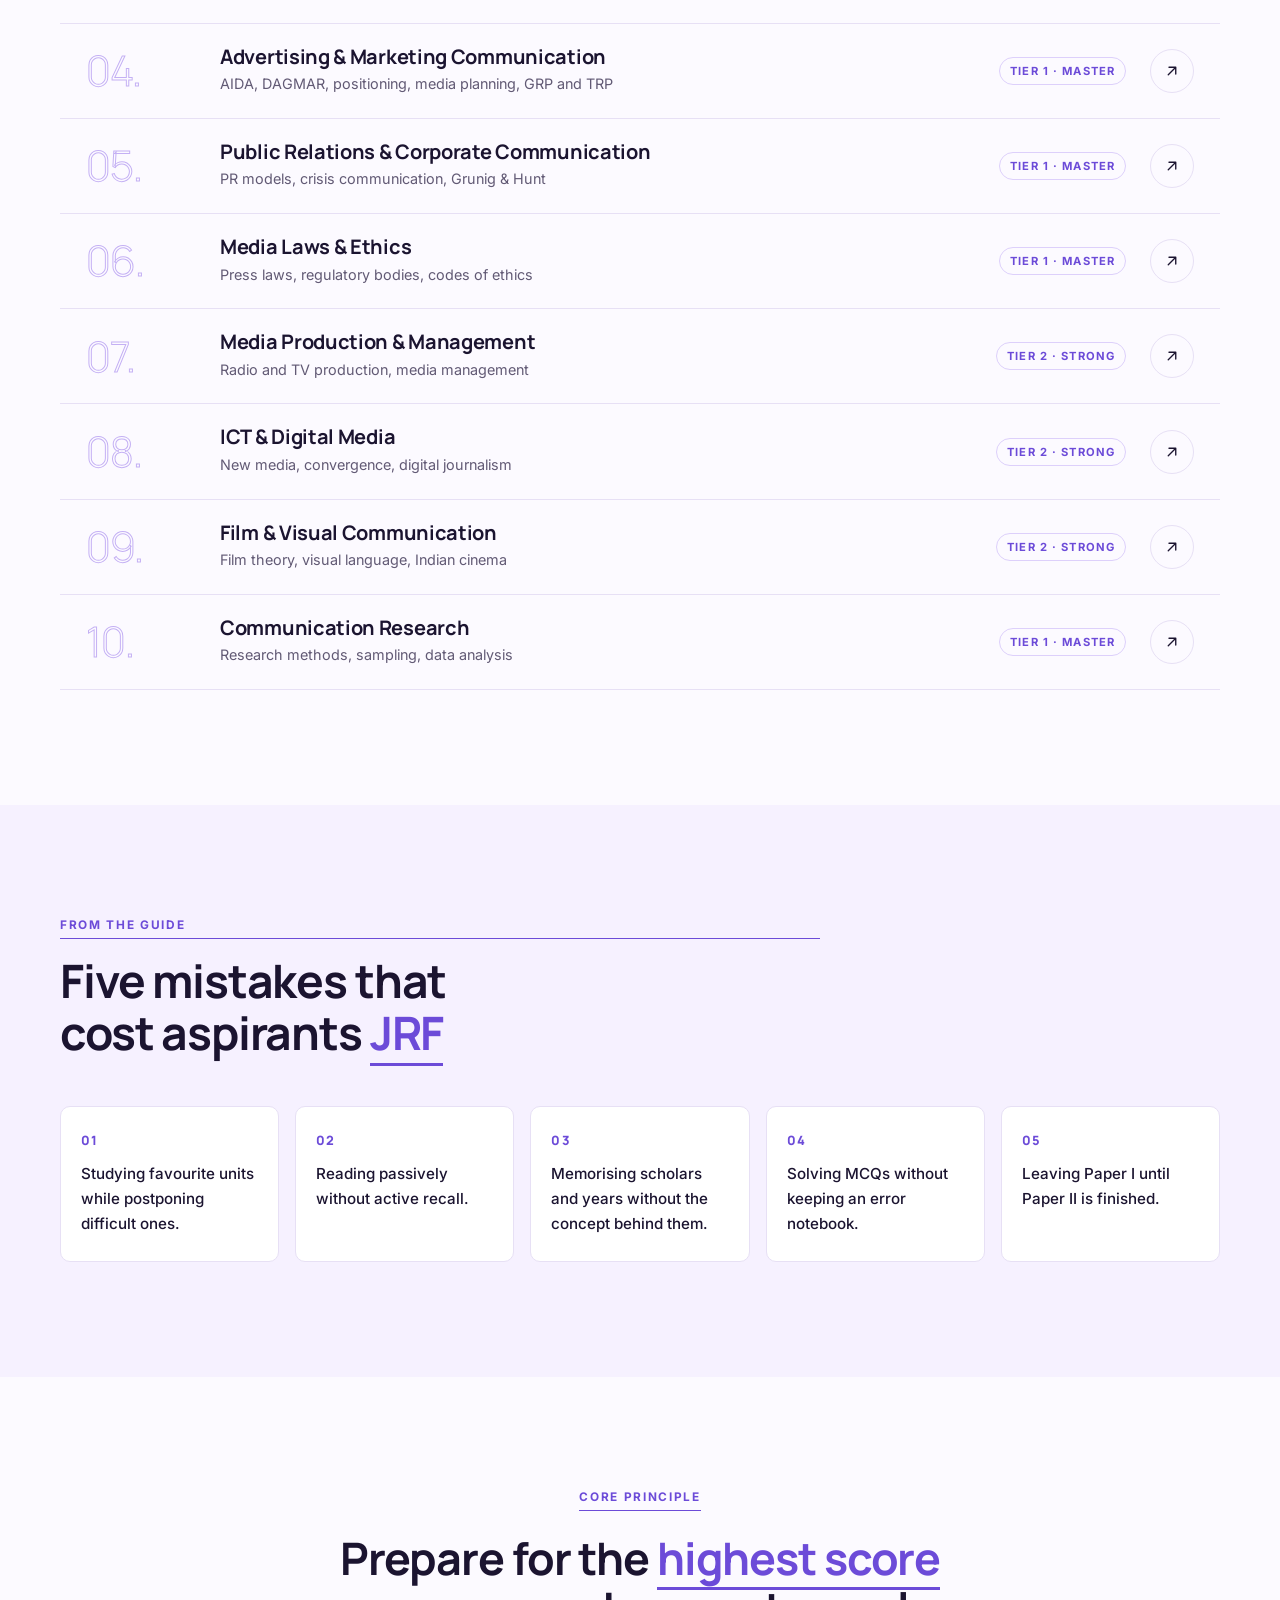
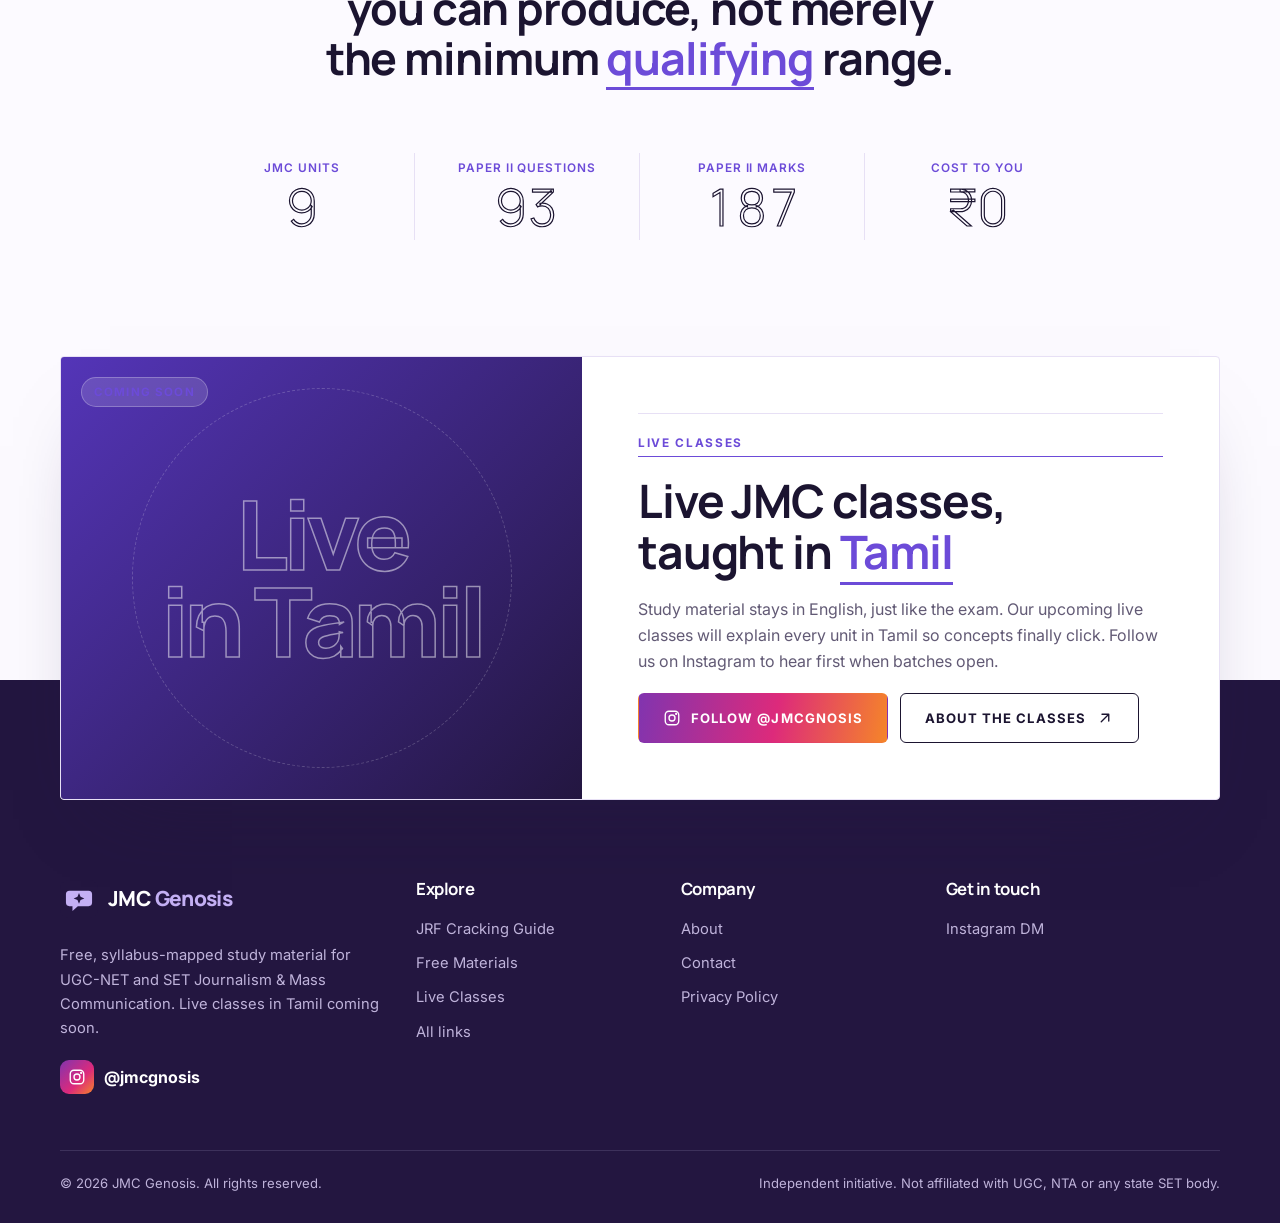
==== commit f6d80d2c: "Redesign: English-only premium lilac site with JRF guide preview - New light lilac and plum design w" ====
--- a/index.html
+++ b/index.html
@@ -3,178 +3,138 @@
 <head>
 <meta charset="utf-8">
 <meta name="viewport" content="width=device-width, initial-scale=1, viewport-fit=cover">
-<title>JMC Genosis | UGC-NET JMC in Tamil</title>
-<meta name="description" content="Free UGC-NET and SET Journalism & Mass Communication notes in Tamil and English: unit-wise PDFs, previous-year questions and revision sheets.">
-<meta name="theme-color" content="#5B3FA0">
+<title>JMC Genosis | UGC-NET Journalism & Mass Communication</title>
+<meta name="description" content="Free JRF Cracking Guide, syllabus-mapped notes and PYQ practice for UGC-NET and SET Journalism & Mass Communication.">
+<meta name="theme-color" content="#231640">
 <link rel="canonical" href="https://harishde13.github.io/jmc_genosis/">
-<meta property="og:type" content="website">
-<meta property="og:title" content="JMC Genosis | UGC-NET JMC in Tamil">
-<meta property="og:description" content="Free UGC-NET and SET Journalism & Mass Communication notes in Tamil and English: unit-wise PDFs, previous-year questions and revision sheets.">
-<meta property="og:url" content="https://harishde13.github.io/jmc_genosis/">
-<meta property="og:image" content="https://harishde13.github.io/jmc_genosis/assets/img/og-image.png">
+<meta property="og:type" content="website"><meta property="og:site_name" content="JMC Genosis">
+<meta property="og:title" content="JMC Genosis | UGC-NET Journalism & Mass Communication"><meta property="og:description" content="Free JRF Cracking Guide, syllabus-mapped notes and PYQ practice for UGC-NET and SET Journalism & Mass Communication.">
+<meta property="og:url" content="https://harishde13.github.io/jmc_genosis/"><meta property="og:image" content="https://harishde13.github.io/jmc_genosis/assets/img/og-image.png">
 <meta name="twitter:card" content="summary_large_image">
-<link rel="icon" href="assets/img/favicon.svg" type="image/svg+xml">
-<link rel="apple-touch-icon" href="assets/img/icon-192.png">
-<link rel="preconnect" href="https://fonts.googleapis.com"><link rel="preconnect" href="https://fonts.gstatic.com" crossorigin><link rel="stylesheet" href="https://fonts.googleapis.com/css2?family=Anek+Tamil:wght@400..700&family=Bricolage+Grotesque:opsz,wght@12..96,500..800&family=Figtree:wght@400..700&family=JetBrains+Mono:wght@500&display=swap">
+<link rel="icon" href="assets/img/favicon.svg" type="image/svg+xml"><link rel="apple-touch-icon" href="assets/img/icon-192.png">
+<link rel="preconnect" href="https://fonts.googleapis.com"><link rel="preconnect" href="https://fonts.gstatic.com" crossorigin><link rel="stylesheet" href="https://fonts.googleapis.com/css2?family=Inter:wght@400;500;600;700&family=Manrope:wght@300;500;600;700;800&display=swap">
 <link rel="stylesheet" href="assets/css/style.css">
 </head>
 <body>
-<a class="skip" href="#main" data-i18n="skip">Skip to content</a>
-<header class="site-header">
-  <div class="wrap">
-    <a class="brand" href="index.html" aria-label="JMC Genosis home"><svg class="brand-mark" viewBox="0 0 64 64" aria-hidden="true"><rect width="64" height="64" rx="16" fill="#5B3FA0"/><path d="M16 18h32a6 6 0 0 1 6 6v14a6 6 0 0 1-6 6H30l-9 8v-8h-5a6 6 0 0 1-6-6V24a6 6 0 0 1 6-6z" fill="#C9B6F5"/><path d="M32 22l2.6 6.4 6.4 2.6-6.4 2.6L32 40l-2.6-6.4-6.4-2.6 6.4-2.6z" fill="#5B3FA0"/></svg><span class="brand-word"><b>JMC</b> Genosis</span></a>
-    <nav class="nav" id="site-nav" aria-label="Main"><a href="index.html" data-i18n="nav.home" aria-current="page">Home</a><a href="materials.html" data-i18n="nav.materials">Free materials</a><a href="about.html" data-i18n="nav.about">About</a><a href="contact.html" data-i18n="nav.contact">Contact</a></nav>
-    <div class="lang-toggle" role="group" aria-label="Language">
-      <button type="button" data-lang="en" aria-pressed="true">EN</button>
-      <button type="button" data-lang="ta" aria-pressed="false">தமிழ்</button>
+<a class="skip" href="#main">Skip to content</a>
+<div class="topbar"><div class="wrap">
+  <p><span class="dot"></span>New: free JRF Cracking Guide for UGC-NET JMC. <a href="guide.html">Read it now</a></p>
+  <a class="hide-sm" data-link="instagram" href="https://www.instagram.com/jmcgnosis/"><svg class="i" viewBox="0 0 24 24" aria-hidden="true"><rect x="3" y="3" width="18" height="18" rx="5"/><circle cx="12" cy="12" r="4"/><circle cx="17.5" cy="6.5" r=".6" fill="currentColor"/></svg><span data-label="instagram">@jmcgnosis</span></a>
+</div></div>
+<header class="site-header"><div class="wrap">
+  <a class="brand" href="index.html" aria-label="JMC Genosis home"><svg class="brand-mark" viewBox="0 0 64 64" aria-hidden="true"><rect width="64" height="64" rx="14" fill="#231640"/><path d="M16 18h32a6 6 0 0 1 6 6v14a6 6 0 0 1-6 6H30l-9 8v-8h-5a6 6 0 0 1-6-6V24a6 6 0 0 1 6-6z" fill="#C4B0F4"/><path d="M32 22l2.6 6.4 6.4 2.6-6.4 2.6L32 40l-2.6-6.4-6.4-2.6 6.4-2.6z" fill="#231640"/></svg><span class="brand-word">JMC <span>Genosis</span></span></a>
+  <nav class="nav" id="site-nav" aria-label="Main"><a href="index.html" aria-current="page">Home</a><a href="guide.html">JRF Guide</a><a href="materials.html">Free Materials</a><a href="classes.html">Classes</a><a href="about.html">About</a><a href="contact.html">Contact</a></nav>
+  <a class="btn ig sm header-cta" data-link="instagram" href="https://www.instagram.com/jmcgnosis/"><svg class="i" viewBox="0 0 24 24" aria-hidden="true"><rect x="3" y="3" width="18" height="18" rx="5"/><circle cx="12" cy="12" r="4"/><circle cx="17.5" cy="6.5" r=".6" fill="currentColor"/></svg>Follow us</a>
+  <button class="menu-btn" type="button" aria-expanded="false" aria-controls="site-nav" aria-label="Menu"><span></span></button>
+</div></header>
+<div class="follow-rail"><span>Follow us</span><a data-link="instagram" href="https://www.instagram.com/jmcgnosis/" aria-label="Follow JMC Genosis on Instagram"><svg class="i" viewBox="0 0 24 24" aria-hidden="true"><rect x="3" y="3" width="18" height="18" rx="5"/><circle cx="12" cy="12" r="4"/><circle cx="17.5" cy="6.5" r=".6" fill="currentColor"/></svg></a></div>
+<main id="main">
+<section class="hero"><div class="hero-grid">
+  <div class="hero-copy">
+    <span class="eyebrow">UGC-NET · SET · Journalism &amp; Mass Communication</span>
+    <h1>Prepare smarter. <br>Crack <span class="u">JRF</span> in JMC.</h1>
+    <p class="lead">Syllabus-mapped notes, PYQ practice and a clear roadmap for UGC-NET Journalism &amp; Mass Communication. Start with our free JRF Cracking Guide.</p>
+    <div class="btn-row">
+      <a class="btn" href="guide.html">Get the free guide <svg class="i arrow" viewBox="0 0 24 24" aria-hidden="true"><path d="M7 17 17 7M8 7h9v9"/></svg></a>
+      <a class="btn ig" data-link="instagram" href="https://www.instagram.com/jmcgnosis/"><svg class="i" viewBox="0 0 24 24" aria-hidden="true"><rect x="3" y="3" width="18" height="18" rx="5"/><circle cx="12" cy="12" r="4"/><circle cx="17.5" cy="6.5" r=".6" fill="currentColor"/></svg>Follow on Instagram</a>
     </div>
-    <button class="menu-btn" type="button" aria-expanded="false" aria-controls="site-nav" data-i18n="nav.menu">Menu</button>
-  </div>
-</header>
-<main id="main">
-<section class="hero">
-  <div class="wrap">
-    <div class="hero-copy">
-      <p class="kicker" data-i18n="hero.kicker">UGC-NET · SET · Journalism &amp; Mass Communication · Subject code 063</p>
-      <h1 data-i18n="hero.title">UGC-NET Journalism &amp; Mass Communication, <span class="mark">now in Tamil.</span></h1>
-      <p class="lead" data-i18n="hero.sub">Free unit-wise notes, previous-year questions and quick revision sheets in Tamil and English. Made for students who want to study JMC in the language they think in.</p>
-      <div class="btn-row">
-        <a class="btn" href="materials.html" data-i18n="cta.download">Get free materials</a>
-        <a class="btn ghost" data-link="instagram" href="#" data-i18n="cta.instagram">Follow on Instagram</a>
-      </div>
-      <div class="hero-meta"><span data-i18n="hero.m1">Completely free</span><span data-i18n="hero.m2">Tamil + English</span><span data-i18n="hero.m3">No sign-up needed</span></div>
-    </div>
-    <div class="stack" aria-hidden="true">
-      <div class="note-card"></div>
-      <div class="note-card"></div>
-      <div class="note-card">
-        <span class="unit-code">UNIT 02 · PAPER II</span>
-        <span class="ta">ஊடகக் கோட்பாடுகள்</span>
-        <span class="en">Communication &amp; media theories</span>
-        <span class="rule"></span><span class="rule"></span><span class="rule short"></span>
-        <span class="pdf">PDF · தமிழ் + EN</span>
-      </div>
+    <div class="hero-badges">
+      <div class="badge"><span class="ring"><svg class="i" viewBox="0 0 24 24" aria-hidden="true"><path d="m12 3 9 5-9 5-9-5 9-5z"/><path d="m3 13 9 5 9-5"/></svg></span><div><b>10 units</b>fully mapped</div></div>
+      <div class="badge"><span class="ring"><svg class="i" viewBox="0 0 24 24" aria-hidden="true"><circle cx="12" cy="12" r="9"/><circle cx="12" cy="12" r="5"/><circle cx="12" cy="12" r="1.5"/></svg></span><div><b>JRF-level</b>roadmap</div></div>
+      <div class="badge"><span class="ring"><svg class="i" viewBox="0 0 24 24" aria-hidden="true"><path d="m5 12 4 4 10-10"/></svg></span><div><b>100% free</b>no sign-up</div></div>
     </div>
   </div>
-</section>
+  <div class="hero-art">
+    <div class="chip-float a"><span class="ico"><svg class="i" viewBox="0 0 24 24" aria-hidden="true"><path d="M9 4 3 6v14l6-2 6 2 6-2V4l-6 2-6-2z"/><path d="M9 4v14M15 6v14"/></svg></span><div><b>Priority map</b>Know what to master first</div></div>
+    <div class="cover" aria-hidden="true">
+      <span class="c-top">UGC NET · Journalism &amp; Mass Communication</span>
+      <span class="c-title">JRF <span>Cracking</span> Guide</span>
+      <span class="c-sub">Where to start · What to study · Where you may be losing marks</span>
+      <span class="c-bar v"></span><span class="c-bar"></span><span class="c-bar s"></span>
+      <div class="c-tbl"><b>Tier 1</b><span>Units 1, 3, 4, 5, 6, 10</span><b>Tier 2</b><span>Units 2, 7, 8, 9</span></div>
+      <div class="c-foot"><span>JMC Genosis</span><span>7 pages</span></div>
+    </div>
+    <div class="chip-float b"><span class="ico"><svg class="i" viewBox="0 0 24 24" aria-hidden="true"><circle cx="12" cy="12" r="9"/><path d="M12 7v5l3 2"/></svg></span><div><b>Accuracy + speed</b>Mock-ready practice</div></div>
+    <div class="hero-card"><svg class="i" viewBox="0 0 24 24" aria-hidden="true"><path d="M4 5a2 2 0 0 1 2-2h13v16H6a2 2 0 0 0-2 2V5z"/><path d="M8 7h7M8 11h5"/></svg><div><b>2026 edition</b>Free JRF Cracking Guide</div></div>
+  </div>
+</div></section>
+<div class="marquee" aria-hidden="true"><div class="marquee-track"><span>Communication models</span><span>Agenda setting</span><span>Development communication</span><span>Inverted pyramid</span><span>AIDA & DAGMAR</span><span>Grunig & Hunt</span><span>Press laws</span><span>Media management</span><span>Digital journalism</span><span>Film theory</span><span>Research methods</span><span>Paper I</span><span>Communication models</span><span>Agenda setting</span><span>Development communication</span><span>Inverted pyramid</span><span>AIDA & DAGMAR</span><span>Grunig & Hunt</span><span>Press laws</span><span>Media management</span><span>Digital journalism</span><span>Film theory</span><span>Research methods</span><span>Paper I</span></div></div>
 
-<section class="section tinted" id="how">
-  <div class="wrap">
-    <div class="section-head">
-      <p class="kicker" data-i18n="steps.kicker">How to download</p>
-      <h2 data-i18n="steps.title">Your notes in three steps</h2>
-    </div>
-    <ol class="steps">
-      <li><h3 data-i18n="steps.1t">Pick a unit</h3><p data-i18n="steps.1p">Choose the syllabus unit you are studying now, from 1 to 10.</p></li>
-      <li><h3 data-i18n="steps.2t">Pick your language</h3><p data-i18n="steps.2p">Tamil, English or both. Every file is tagged with its language.</p></li>
-      <li><h3 data-i18n="steps.3t">Download the PDF</h3><p data-i18n="steps.3p">Tap Download. No account and no payment.</p></li>
-    </ol>
+<section class="section" id="guide"><div class="wrap guide">
+  <div class="reveal">
+    <span class="eyebrow">Free download</span>
+    <h2 style="margin-top:16px">The <span class="u">JRF Cracking Guide</span>, free</h2>
+    <p class="lead" style="margin-top:16px">A complete preparation roadmap for UGC-NET Journalism &amp; Mass Communication. Read it right here, or download the PDF.</p>
+    <ul class="inside"><li><span class="n">01</span><div><b>What does it take to crack JRF?</b><span>Coverage, concepts, recall, PYQs, accuracy, speed and revision, with a readiness check for each.</span></div></li><li><span class="n">02</span><div><b>Where are you lagging?</b><span>A diagnostic method that sorts every wrong answer into a gap you can fix.</span></div></li><li><span class="n">03</span><div><b>Five JRF-killing mistakes</b><span>The habits that quietly cost aspirants their JRF, and how to avoid them.</span></div></li><li><span class="n">04</span><div><b>Where to start + priority map</b><span>An 8-step start plan and the units to master first.</span></div></li><li><span class="n">05</span><div><b>Complete syllabus checklist</b><span>All 10 JMC units with the scholars, models and terms to know.</span></div></li></ul>
+    <div class="btn-row"><a class="btn" data-guide-download href="#"><svg class="i" viewBox="0 0 24 24" aria-hidden="true"><path d="M12 4v11m0 0-4.5-4.5M12 15l4.5-4.5M5 20h14"/></svg>Download PDF</a><a class="btn outline" href="guide.html">Open reader <svg class="i arrow" viewBox="0 0 24 24" aria-hidden="true"><path d="M7 17 17 7M8 7h9v9"/></svg></a></div>
   </div>
-</section>
+  <div class="reveal" style="--d:.1s"><div class="viewer">
+  <div class="viewer-bar">
+    <div class="file"><span class="pdf-ico">PDF</span><div>JRF_Cracking.pdf<small>7 pages · Free</small></div></div>
+    <div class="btn-row"><a class="btn outline sm" data-guide-open href="#"><svg class="i" viewBox="0 0 24 24" aria-hidden="true"><path d="M2 12s3.6-7 10-7 10 7 10 7-3.6 7-10 7S2 12 2 12z"/><circle cx="12" cy="12" r="3"/></svg>Full screen</a><a class="btn sm" data-guide-download href="#"><svg class="i" viewBox="0 0 24 24" aria-hidden="true"><path d="M12 4v11m0 0-4.5-4.5M12 15l4.5-4.5M5 20h14"/></svg>Download PDF</a></div>
+  </div>
+  <iframe data-guide-frame title="JRF Cracking Guide preview" loading="lazy" allow="autoplay"></iframe>
+</div></div>
+</div></section>
 
-<section class="section" id="units">
-  <div class="wrap">
-    <div class="section-head">
-      <p class="kicker" data-i18n="units.kicker">Syllabus · Paper II</p>
-      <h2 data-i18n="units.title">10 units, each explained in Tamil</h2>
-      <p class="lead" data-i18n="units.lead">Tap a unit to open its materials.</p>
-    </div>
-    <div class="units" id="unit-grid"></div>
-    <p class="note-small" data-i18n="units.note">Unit names are short labels. See the official UGC notification for the full syllabus.</p>
+<section class="section dark"><div class="wrap">
+  <div class="head center reveal"><span class="eyebrow">Why JMC Genosis</span><h2>Built for aspirants who want <span class="u">JRF</span>, not just NET</h2></div>
+  <div class="cards3">
+    <div class="card-d reveal"><span class="ico"><svg class="i" viewBox="0 0 24 24" aria-hidden="true"><path d="M9 4 3 6v14l6-2 6 2 6-2V4l-6 2-6-2z"/><path d="M9 4v14M15 6v14"/></svg></span><h3>Syllabus-mapped</h3><p>Every note follows the official UGC-NET syllabus for JMC, unit by unit, so nothing is left blind.</p></div>
+    <div class="card-d reveal" style="--d:.08s"><span class="ico"><svg class="i" viewBox="0 0 24 24" aria-hidden="true"><circle cx="12" cy="12" r="9"/><circle cx="12" cy="12" r="5"/><circle cx="12" cy="12" r="1.5"/></svg></span><h3>PYQ-first practice</h3><p>Learn the question style. Understand why each option is right or wrong, not just which one.</p></div>
+    <div class="card-d reveal" style="--d:.16s"><span class="ico"><svg class="i" viewBox="0 0 24 24" aria-hidden="true"><circle cx="12" cy="12" r="9"/><path d="M12 7v5l3 2"/></svg></span><h3>Accuracy &amp; speed</h3><p>Timed practice and error analysis to raise your correct-to-attempted ratio before exam day.</p></div>
   </div>
-</section>
+</div></section>
 
-<section class="section tinted" id="exam">
-  <div class="wrap">
-    <div class="section-head">
-      <p class="kicker" data-i18n="facts.kicker">Exam pattern</p>
-      <h2 data-i18n="facts.title">The UGC-NET exam at a glance</h2>
-    </div>
-    <div class="facts">
-      <div class="fact"><span class="v">063</span><span class="l" data-i18n="facts.l1">JMC subject code</span></div>
-      <div class="fact"><span class="v">100</span><span class="l" data-i18n="facts.l2">Paper II questions (200 marks)</span></div>
-      <div class="fact"><span class="v">50</span><span class="l" data-i18n="facts.l3">Paper I questions (100 marks)</span></div>
-      <div class="fact"><span class="v">3</span><span class="l" data-i18n="facts.l4">hours for both papers together</span></div>
-    </div>
-    <p class="note-small" data-i18n="facts.note">Most of the same topics apply to Tamil Nadu SET (TNSET). Check the latest official notification before your exam.</p>
+<section class="section" id="units"><div class="wrap">
+  <div class="head reveal"><span class="eyebrow">Syllabus · Paper II</span><h2>All 10 units, <span class="u">prioritised</span></h2><p class="lead">Tier 1 units carry the most concepts and overlap with Paper I. Master them first. Tap a unit to see its free materials.</p></div>
+  <div class="units-list" id="units-list"></div>
+</div></section>
+
+<section class="section alt"><div class="wrap">
+  <div class="head reveal"><span class="eyebrow">From the guide</span><h2>Five mistakes that cost aspirants <span class="u">JRF</span></h2></div>
+  <div class="mistakes"><div class="mistake reveal" style="--d:0.0s"><p>Studying favourite units while postponing difficult ones.</p></div><div class="mistake reveal" style="--d:0.06s"><p>Reading passively without active recall.</p></div><div class="mistake reveal" style="--d:0.12s"><p>Memorising scholars and years without the concept behind them.</p></div><div class="mistake reveal" style="--d:0.18s"><p>Solving MCQs without keeping an error notebook.</p></div><div class="mistake reveal" style="--d:0.24s"><p>Leaving Paper I until Paper II is finished.</p></div></div>
+</div></section>
+
+<section class="section"><div class="wrap statement">
+  <span class="eyebrow reveal">Core principle</span>
+  <h2 class="reveal">Prepare for the <span class="u">highest score</span> you can produce, not merely the minimum <span class="u">qualifying</span> range.</h2>
+  <div class="stats">
+    <div class="stat reveal"><small>JMC units</small><b data-count="10">10</b></div>
+    <div class="stat reveal" style="--d:.06s"><small>Paper II questions</small><b data-count="100">100</b></div>
+    <div class="stat reveal" style="--d:.12s"><small>Paper II marks</small><b data-count="200">200</b></div>
+    <div class="stat reveal" style="--d:.18s"><small>Cost to you</small><b data-count="0" data-pre="₹">₹0</b></div>
   </div>
-</section>
-
-<section class="section" id="why">
-  <div class="wrap split">
-    <div>
-      <p class="kicker" data-i18n="why.kicker">Why JMC Genosis</p>
-      <h2 data-i18n="why.title">Terms in English, understanding in Tamil</h2>
-      <p class="lead" style="margin-top:14px" data-i18n="why.lead">Exam questions use English technical terms. We explain each one in Tamil and keep the English term right beside it.</p>
-      <ul class="why">
-        <li data-i18n="why.1">The first platform teaching UGC-NET JMC in Tamil</li>
-        <li data-i18n="why.2">Tamil and English notes for every unit</li>
-        <li data-i18n="why.3">Prepared around previous-year questions</li>
-        <li data-i18n="why.4">New notes announced first on Instagram</li>
-      </ul>
-    </div>
-    <div class="gloss" role="table" aria-label="Glossary sample">
-      <div class="gloss-row kicker" role="row"><span data-i18n="gloss.h1">English term</span><span data-i18n="gloss.h2">In Tamil</span></div>
-      <div class="gloss-row"><span class="en">Agenda-setting theory</span><span class="ta" lang="ta">நிகழ்ச்சி நிரல் அமைப்புக் கோட்பாடு</span></div><div class="gloss-row"><span class="en">Gatekeeping</span><span class="ta" lang="ta">வாயிற்காப்பு (செய்தித் தேர்வு)</span></div><div class="gloss-row"><span class="en">Hypodermic needle model</span><span class="ta" lang="ta">ஊசி மருந்து மாதிரி</span></div><div class="gloss-row"><span class="en">Uses and gratifications</span><span class="ta" lang="ta">பயன்பாடும் மனநிறைவும் கோட்பாடு</span></div><div class="gloss-row"><span class="en">Inverted pyramid</span><span class="ta" lang="ta">தலைகீழ் பிரமிடு எழுத்துமுறை</span></div><div class="gloss-row"><span class="en">Press Council of India</span><span class="ta" lang="ta">இந்தியப் பத்திரிகை மன்றம்</span></div>
+</div></section>
+</main>
+<section class="cta-wrap"><div class="wrap">
+  <div class="cta-card reveal">
+    <div class="cta-art"><span class="ring"></span><span class="tag">Coming soon</span><div class="big">Live<br>in Tamil</div></div>
+    <div class="cta-body">
+      <div class="rule"></div>
+      <span class="eyebrow">Live classes</span>
+      <h2>Live JMC classes, taught in <span class="u">Tamil</span></h2>
+      <p class="muted">Study material stays in English, just like the exam. Our upcoming live classes will explain every unit in Tamil so concepts finally click. Follow us on Instagram to hear first when batches open.</p>
+      <div class="btn-row"><a class="btn ig" data-link="instagram" href="https://www.instagram.com/jmcgnosis/"><svg class="i" viewBox="0 0 24 24" aria-hidden="true"><rect x="3" y="3" width="18" height="18" rx="5"/><circle cx="12" cy="12" r="4"/><circle cx="17.5" cy="6.5" r=".6" fill="currentColor"/></svg>Follow @jmcgnosis</a><a class="btn outline" href="classes.html">About the classes <svg class="i arrow" viewBox="0 0 24 24" aria-hidden="true"><path d="M7 17 17 7M8 7h9v9"/></svg></a></div>
     </div>
   </div>
-</section>
-
-<section class="section" style="padding-top:0">
-  <div class="wrap">
-    <div class="band">
-      <div>
-        <h2 data-i18n="band.title">Get new notes first</h2>
-        <p data-i18n="band.p">We share every new PDF, exam update and quick quiz on Instagram.</p>
-      </div>
-      <a class="btn" data-link="instagram" href="#" data-i18n="cta.instagram">Follow on Instagram</a>
-    </div>
+</div></section>
+<footer class="site-footer"><div class="wrap">
+  <div class="foot-grid">
+    <div><a class="brand" href="index.html" aria-label="JMC Genosis home"><svg class="brand-mark" viewBox="0 0 64 64" aria-hidden="true"><rect width="64" height="64" rx="14" fill="#231640"/><path d="M16 18h32a6 6 0 0 1 6 6v14a6 6 0 0 1-6 6H30l-9 8v-8h-5a6 6 0 0 1-6-6V24a6 6 0 0 1 6-6z" fill="#C4B0F4"/><path d="M32 22l2.6 6.4 6.4 2.6-6.4 2.6L32 40l-2.6-6.4-6.4-2.6 6.4-2.6z" fill="#231640"/></svg><span class="brand-word">JMC <span>Genosis</span></span></a><p class="foot-about">Free, syllabus-mapped study material for UGC-NET and SET Journalism &amp; Mass Communication. Live classes in Tamil coming soon.</p>
+      <a class="ig-handle" data-link="instagram" href="https://www.instagram.com/jmcgnosis/"><span class="ig-dot"><svg class="i" viewBox="0 0 24 24" aria-hidden="true"><rect x="3" y="3" width="18" height="18" rx="5"/><circle cx="12" cy="12" r="4"/><circle cx="17.5" cy="6.5" r=".6" fill="currentColor"/></svg></span><span data-label="instagram">@jmcgnosis</span></a></div>
+    <div><h4>Explore</h4><ul><li><a href="guide.html">JRF Cracking Guide</a></li><li><a href="materials.html">Free Materials</a></li><li><a href="classes.html">Live Classes</a></li><li><a href="links.html">All links</a></li></ul></div>
+    <div><h4>Company</h4><ul><li><a href="about.html">About</a></li><li><a href="contact.html">Contact</a></li><li><a href="privacy.html">Privacy Policy</a></li></ul></div>
+    <div><h4>Get in touch</h4><ul>
+      <li><a data-link="instagram" href="https://www.instagram.com/jmcgnosis/">Instagram DM</a></li>
+      <li data-hide-empty><a data-link="whatsapp" href="#">WhatsApp <span data-label="whatsapp"></span></a></li>
+      <li data-hide-empty><a data-link="email" href="#"><span data-label="email"></span></a></li>
+      <li data-hide-empty><a data-link="telegram" href="#">Telegram</a></li>
+      <li data-hide-empty><a data-link="youtube" href="#">YouTube</a></li>
+    </ul></div>
   </div>
-</section>
-
-<section class="section tinted" id="faq">
-  <div class="wrap">
-    <div class="section-head">
-      <p class="kicker" data-i18n="faq.kicker">Questions</p>
-      <h2 data-i18n="faq.title">Frequently asked questions</h2>
-    </div>
-    <div class="faq">
-      <details><summary data-i18n="faq.q1">Are the materials really free?</summary><p data-i18n="faq.a1">Yes. Every file on this site is free, and you do not need an account to download.</p></details>
-      <details><summary data-i18n="faq.q2">Which exams does this help with?</summary><p data-i18n="faq.a2">UGC-NET Journalism &amp; Mass Communication Paper II (subject code 063) and Tamil Nadu SET.</p></details>
-      <details><summary data-i18n="faq.q3">Are notes ready for every unit?</summary><p data-i18n="faq.a3">We release notes step by step. Files that are not out yet show as "Coming soon", and we announce new ones on Instagram.</p></details>
-      <details><summary data-i18n="faq.q4">Do you have paid classes?</summary><p data-i18n="faq.a4">Not yet. We are planning live classes and will announce them on Instagram first.</p></details>
-      <details><summary data-i18n="faq.q5">I found a mistake in a note. What should I do?</summary><p data-i18n="faq.a5">Tell us through the Contact page. We will fix it and upload a corrected version.</p></details>
-    </div>
-  </div>
-</section>
-</main>
-<footer class="site-footer">
-  <div class="wrap">
-    <div>
-      <a class="brand" href="index.html" aria-label="JMC Genosis home"><svg class="brand-mark" viewBox="0 0 64 64" aria-hidden="true"><rect width="64" height="64" rx="16" fill="#5B3FA0"/><path d="M16 18h32a6 6 0 0 1 6 6v14a6 6 0 0 1-6 6H30l-9 8v-8h-5a6 6 0 0 1-6-6V24a6 6 0 0 1 6-6z" fill="#C9B6F5"/><path d="M32 22l2.6 6.4 6.4 2.6-6.4 2.6L32 40l-2.6-6.4-6.4-2.6 6.4-2.6z" fill="#5B3FA0"/></svg><span class="brand-word"><b>JMC</b> Genosis</span></a>
-      <p class="footer-note" data-i18n="foot.tag">Free UGC-NET and SET Journalism &amp; Mass Communication study material in Tamil and English.</p>
-    </div>
-    <div>
-      <h3 data-i18n="foot.explore">Pages</h3>
-      <ul>
-        <li><a href="materials.html" data-i18n="nav.materials">Free materials</a></li>
-        <li><a href="about.html" data-i18n="nav.about">About</a></li>
-        <li><a href="contact.html" data-i18n="nav.contact">Contact</a></li>
-        <li><a href="privacy.html" data-i18n="foot.privacy">Privacy policy</a></li>
-      </ul>
-    </div>
-    <div>
-      <h3 data-i18n="foot.follow">Follow</h3>
-      <ul>
-        <li><a data-link="instagram" href="#">Instagram</a></li>
-        <li data-hide-empty><a data-link="whatsapp" href="#">WhatsApp</a></li>
-        <li data-hide-empty><a data-link="telegram" href="#">Telegram</a></li>
-        <li data-hide-empty><a data-link="youtube" href="#">YouTube</a></li>
-      </ul>
-    </div>
-    <p class="copyright">© <span data-year>2026</span> JMC Genosis. <span data-i18n="foot.disclaimer">JMC Genosis is an independent learning initiative and is not affiliated with UGC, NTA or TNSET.</span></p>
-  </div>
-</footer>
+  <div class="foot-bottom"><span>© <span data-year>2026</span> JMC Genosis. All rights reserved.</span><span>Independent initiative. Not affiliated with UGC, NTA or any state SET body.</span></div>
+</div></footer>
 <script src="assets/js/config.js"></script>
 <script src="assets/js/materials-data.js"></script>
 <script src="assets/js/main.js"></script>
--- a/assets/css/style.css
+++ b/assets/css/style.css
@@ -1,285 +1,370 @@
-/* JMC Genosis — "study desk" layout: lilac paper ground, index-card units, one marigold highlight. */
+/* JMC Genosis — split editorial layout: light lilac ground, deep plum bands, outline numerals, violet underlined accents. */
 :root {
-  --bg: #F8F5FF;          /* lilac paper */
-  --surface: #FFFFFF;
-  --tint: #EFE8FD;        /* lilac wash */
-  --lilac: #C9B6F5;       /* brand lilac */
-  --line: #DDD2F6;
-  --primary: #5B3FA0;     /* deep violet for buttons and links */
-  --primary-ink: #FFFFFF;
-  --ink: #221A33;
-  --muted: #645B78;
-  --marigold: #F3B33D;    /* single warm accent */
-  --marigold-ink: #3A2A05;
-  --ok: #1F7A55;
-
-  --font-display: "Bricolage Grotesque", "Anek Tamil", ui-sans-serif, system-ui, sans-serif;
-  --font-body: "Figtree", "Anek Tamil", ui-sans-serif, system-ui, -apple-system, "Segoe UI", sans-serif;
-  --font-tamil: "Anek Tamil", "Noto Sans Tamil", "Latha", sans-serif;
-  --font-mono: "JetBrains Mono", ui-monospace, "SFMono-Regular", Menlo, monospace;
-
-  --radius: 14px;
-  --wrap: 1160px;
+  --bg: #FCFAFF;
+  --lilac-50: #F6F1FF;
+  --lilac-100: #EEE6FF;
+  --lilac-200: #DDD0FB;
+  --lilac-300: #C4B0F4;
+  --violet: #6C4BD8;
+  --violet-deep: #5435B8;
+  --plum: #231640;
+  --plum-2: #2F2054;
+  --ink: #1B1430;
+  --muted: #625A75;
+  --line: #E7E0F5;
+  --white: #FFFFFF;
+  --ig1: #F58529; --ig2: #DD2A7B; --ig3: #8134AF;
+
+  --font-head: "Manrope", ui-sans-serif, system-ui, -apple-system, "Segoe UI", sans-serif;
+  --font-body: "Inter", ui-sans-serif, system-ui, -apple-system, "Segoe UI", sans-serif;
+  --font-num: "Manrope", ui-sans-serif, system-ui, sans-serif;
+
+  --wrap: 1200px;
+  --r: 6px;
+  --ease: cubic-bezier(.2, .7, .2, 1);
   color-scheme: light;
-}
-@media (prefers-color-scheme: dark) {
-  :root:not([data-theme="light"]) {
-    --bg: #15101E; --surface: #1F182C; --tint: #2A2140; --lilac: #8E74D6; --line: #3A2F52;
-    --primary: #C9B6F5; --primary-ink: #1A1326; --ink: #F2EDFB; --muted: #B3A9C7;
-    --marigold: #F3B33D; --marigold-ink: #2A1E03; --ok: #5FD3A0;
-    color-scheme: dark;
-  }
-}
-:root[data-theme="dark"] {
-  --bg: #15101E; --surface: #1F182C; --tint: #2A2140; --lilac: #8E74D6; --line: #3A2F52;
-  --primary: #C9B6F5; --primary-ink: #1A1326; --ink: #F2EDFB; --muted: #B3A9C7;
-  --marigold: #F3B33D; --marigold-ink: #2A1E03; --ok: #5FD3A0;
-  color-scheme: dark;
 }
 
 *, *::before, *::after { box-sizing: border-box; }
 html { -webkit-text-size-adjust: 100%; scroll-behavior: smooth; }
-body {
-  margin: 0; background: var(--bg); color: var(--ink);
-  font-family: var(--font-body); font-size: 1.0625rem; line-height: 1.6;
-}
-html[lang="ta"] body { font-family: var(--font-tamil); line-height: 1.75; }
-html[lang="ta"] h1, html[lang="ta"] h2, html[lang="ta"] h3 { font-family: var(--font-tamil); letter-spacing: 0; }
-img, svg { max-width: 100%; }
-a { color: var(--primary); text-underline-offset: 3px; }
-:focus-visible { outline: 3px solid var(--marigold); outline-offset: 2px; border-radius: 6px; }
-h1, h2, h3 { font-family: var(--font-display); line-height: 1.12; text-wrap: balance; margin: 0; letter-spacing: -0.01em; }
-h1 { font-size: clamp(2.3rem, 5.6vw, 4.1rem); font-weight: 750; }
-h2 { font-size: clamp(1.7rem, 3.4vw, 2.5rem); font-weight: 700; }
-h3 { font-size: 1.2rem; font-weight: 650; }
+body { margin: 0; background: var(--bg); color: var(--ink); font-family: var(--font-body); font-size: 1rem; line-height: 1.65; overflow-x: hidden; }
+img, svg, iframe { max-width: 100%; }
+a { color: var(--violet); text-underline-offset: 3px; }
+:focus-visible { outline: 3px solid var(--lilac-300); outline-offset: 2px; }
+h1, h2, h3, h4 { font-family: var(--font-head); color: var(--ink); margin: 0; line-height: 1.12; letter-spacing: -0.025em; text-wrap: balance; }
+h1 { font-size: clamp(2.4rem, 5.2vw, 4.2rem); font-weight: 700; }
+h2 { font-size: clamp(1.9rem, 3.6vw, 2.9rem); font-weight: 700; }
+h3 { font-size: 1.22rem; font-weight: 700; letter-spacing: -0.015em; }
 p { margin: 0; }
-.wrap {
-  max-width: var(--wrap); margin-inline: auto;
-  padding-left: max(16px, env(safe-area-inset-left, 0px));
-  padding-right: max(16px, env(safe-area-inset-right, 0px));
-}
-.kicker {
-  font-family: var(--font-mono); font-size: .78rem; font-weight: 500;
-  letter-spacing: .08em; text-transform: uppercase; color: var(--muted);
-}
-.lead { font-size: 1.15rem; color: var(--muted); max-width: 60ch; }
-.skip { position: absolute; left: -999px; top: 8px; background: var(--ink); color: var(--bg); padding: 8px 12px; z-index: 50; }
+.wrap { max-width: var(--wrap); margin-inline: auto; padding-left: max(20px, env(safe-area-inset-left, 0px)); padding-right: max(20px, env(safe-area-inset-right, 0px)); }
+.eyebrow { display: inline-block; font: 700 .74rem/1 var(--font-body); letter-spacing: .14em; text-transform: uppercase; color: var(--violet); padding-bottom: 6px; border-bottom: 1.5px solid currentColor; }
+.u { color: var(--violet); background: linear-gradient(currentColor, currentColor) 0 100% / 100% 3px no-repeat; padding-bottom: 2px; }
+.lead { font-size: 1.12rem; color: var(--muted); max-width: 58ch; }
+.muted { color: var(--muted); }
+.skip { position: absolute; left: -999px; top: 8px; background: var(--plum); color: #fff; padding: 8px 12px; z-index: 99; }
 .skip:focus { left: 12px; }
-.placeholder-note { background: var(--marigold); color: var(--marigold-ink); font-size: .8rem; padding: 2px 6px; border-radius: 4px; font-family: var(--font-mono); }
+
+/* Icons */
+.i { width: 18px; height: 18px; flex: none; fill: none; stroke: currentColor; stroke-width: 1.8; stroke-linecap: round; stroke-linejoin: round; }
+
+/* Top bar */
+body::before { content: ""; position: fixed; inset: 0 0 auto; height: env(safe-area-inset-top, 0px); z-index: 60; background: var(--plum); }
+.topbar { background: var(--plum); color: #D9CCFA; font-size: .82rem; }
+.topbar .wrap { display: flex; justify-content: space-between; gap: 16px; align-items: center; min-height: 40px; }
+.topbar a { color: #fff; text-decoration: none; font-weight: 600; display: inline-flex; align-items: center; gap: 6px; }
+.topbar a:hover { text-decoration: underline; }
+.topbar .dot { width: 7px; height: 7px; border-radius: 50%; background: #B9F0C9; display: inline-block; margin-right: 8px; box-shadow: 0 0 0 0 rgba(185,240,201,.7); animation: ping 2s infinite; }
+@keyframes ping { 0% { box-shadow: 0 0 0 0 rgba(185,240,201,.6); } 80%, 100% { box-shadow: 0 0 0 8px rgba(185,240,201,0); } }
 
 /* Header */
-body::before { content: ""; position: fixed; inset: 0 0 auto; height: env(safe-area-inset-top, 0px); z-index: 30; background: var(--bg); }
-.site-header {
-  position: sticky; top: env(safe-area-inset-top, 0px); z-index: 20;
-  background: color-mix(in srgb, var(--bg) 90%, transparent);
-  backdrop-filter: blur(10px); border-bottom: 1px solid var(--line);
-}
-.site-header .wrap { display: flex; align-items: center; gap: 16px; min-height: 68px; }
-.brand { display: inline-flex; align-items: center; gap: 10px; text-decoration: none; color: var(--ink); }
-.brand-mark { width: 36px; height: 36px; flex: none; }
-.brand-word { white-space: nowrap; font-family: var(--font-display); font-weight: 750; font-size: 1.3rem; letter-spacing: -0.02em; line-height: 1; }
-.brand-word b { font-weight: 800; color: var(--primary); }
-.nav { display: flex; gap: 4px; margin-left: auto; align-items: center; }
-.nav a { color: var(--ink); text-decoration: none; padding: 8px 12px; border-radius: 10px; font-weight: 550; font-size: .97rem; }
-.nav a:hover { background: var(--tint); }
-.nav a[aria-current="page"] { background: var(--tint); color: var(--primary); }
-.lang-toggle {
-  display: inline-flex; border: 1px solid var(--line); border-radius: 999px; padding: 3px; background: var(--surface); flex: none;
-}
-.lang-toggle button {
-  border: 0; background: transparent; color: var(--muted); font: 600 .85rem var(--font-body);
-  padding: 6px 12px; border-radius: 999px; cursor: pointer;
-}
-.lang-toggle button[aria-pressed="true"] { background: var(--primary); color: var(--primary-ink); }
-.lang-toggle button[data-lang="ta"] { font-family: var(--font-tamil); }
-.menu-btn { display: none; border: 1px solid var(--line); background: var(--surface); color: var(--ink); border-radius: 10px; padding: 8px 12px; font: 600 .9rem var(--font-body); cursor: pointer; }
-@media (max-width: 820px) {
-  .menu-btn { display: inline-block; }
-  .nav { display: none; position: absolute; left: 0; right: 0; top: 100%; flex-direction: column; align-items: stretch;
-    background: var(--bg); border-bottom: 1px solid var(--line); padding: 8px max(16px, env(safe-area-inset-right, 0px)) 16px max(16px, env(safe-area-inset-left, 0px)); margin: 0; }
+.site-header { position: sticky; top: env(safe-area-inset-top, 0px); z-index: 50; background: rgba(252, 250, 255, .88); backdrop-filter: saturate(1.4) blur(12px); -webkit-backdrop-filter: saturate(1.4) blur(12px); border-bottom: 1px solid transparent; transition: border-color .3s, box-shadow .3s; }
+.site-header.scrolled { border-color: var(--line); box-shadow: 0 10px 30px -24px rgba(35, 22, 64, .4); }
+.site-header .wrap { display: flex; align-items: center; gap: 24px; min-height: 76px; position: relative; }
+.brand { display: inline-flex; align-items: center; gap: 10px; text-decoration: none; color: var(--ink); flex: none; }
+.brand-mark { width: 38px; height: 38px; flex: none; transition: transform .5s var(--ease); }
+.brand:hover .brand-mark { transform: rotate(-8deg) scale(1.05); }
+.brand-word { font: 800 1.3rem/1 var(--font-head); letter-spacing: -0.03em; white-space: nowrap; }
+.brand-word span { color: var(--violet); }
+.nav { display: flex; gap: 2px; margin-left: auto; }
+.nav a { position: relative; color: var(--ink); text-decoration: none; font: 700 .78rem var(--font-body); letter-spacing: .1em; text-transform: uppercase; padding: 10px 12px; }
+.nav a::after { content: ""; position: absolute; left: 12px; right: 12px; bottom: 4px; height: 2px; background: var(--violet); transform: scaleX(0); transform-origin: left; transition: transform .35s var(--ease); }
+.nav a:hover::after, .nav a[aria-current="page"]::after { transform: scaleX(1); }
+.nav a[aria-current="page"] { color: var(--violet); }
+.menu-btn { display: none; margin-left: auto; width: 44px; height: 44px; border: 1px solid var(--line); background: var(--white); border-radius: var(--r); cursor: pointer; align-items: center; justify-content: center; color: var(--ink); }
+.menu-btn span, .menu-btn span::before, .menu-btn span::after { display: block; width: 18px; height: 2px; background: currentColor; position: relative; transition: transform .3s; }
+.menu-btn span::before, .menu-btn span::after { content: ""; position: absolute; left: 0; }
+.menu-btn span::before { top: -6px; } .menu-btn span::after { top: 6px; }
+.menu-btn[aria-expanded="true"] span { background: transparent; }
+.menu-btn[aria-expanded="true"] span::before { transform: translateY(6px) rotate(45deg); }
+.menu-btn[aria-expanded="true"] span::after { transform: translateY(-6px) rotate(-45deg); }
+
+/* Buttons */
+.btn { position: relative; display: inline-flex; align-items: center; justify-content: center; gap: 10px; overflow: hidden; isolation: isolate;
+  font: 700 .82rem var(--font-body); letter-spacing: .08em; text-transform: uppercase; text-decoration: none; cursor: pointer;
+  padding: 15px 24px; border-radius: var(--r); border: 1.5px solid var(--violet); background: var(--violet); color: #fff; transition: color .35s var(--ease), border-color .35s, transform .35s var(--ease), box-shadow .35s; }
+.btn::before { content: ""; position: absolute; inset: 0; background: var(--plum); transform: translateY(101%); transition: transform .45s var(--ease); z-index: -1; }
+.btn:hover::before { transform: translateY(0); }
+.btn:hover { border-color: var(--plum); box-shadow: 0 14px 30px -14px rgba(35, 22, 64, .55); }
+.btn .i { transition: transform .35s var(--ease); }
+.btn:hover .i.arrow { transform: translate(3px, -3px); }
+.btn.outline { background: transparent; color: var(--ink); border-color: var(--ink); }
+.btn.outline:hover { color: #fff; }
+.btn.light { background: #fff; color: var(--plum); border-color: #fff; }
+.btn.light::before { background: var(--lilac-200); }
+.btn.ig { background: linear-gradient(100deg, var(--ig3), var(--ig2) 55%, var(--ig1)); border-color: transparent; color: #fff; }
+.btn.ig::before { background: var(--plum); }
+.btn.sm { padding: 11px 16px; font-size: .74rem; }
+.btn.is-disabled { background: var(--lilac-100); border-color: var(--line); color: var(--muted); cursor: default; }
+.btn.is-disabled::before { display: none; }
+.btn-row { display: flex; flex-wrap: wrap; gap: 12px; }
+
+/* Hero */
+.hero { position: relative; overflow: hidden; border-bottom: 1px solid var(--line); }
+.hero-grid { display: grid; grid-template-columns: 1fr 1fr; min-height: 600px; }
+.hero-copy { display: grid; align-content: center; gap: 26px; padding: 64px 48px 64px max(20px, calc((100vw - var(--wrap)) / 2 + 20px)); position: relative; z-index: 1; min-width: 0; }
+.hero-copy::before { content: ""; position: absolute; left: -60px; top: 40px; width: 360px; height: 360px; border-radius: 50%; border: 60px solid var(--lilac-50); z-index: -1; }
+.hero-badges { display: flex; flex-wrap: wrap; gap: 22px; margin-top: 10px; }
+.badge { display: flex; align-items: center; gap: 10px; font-size: .82rem; color: var(--muted); line-height: 1.3; }
+.badge b { display: block; color: var(--ink); font: 800 1.15rem/1 var(--font-num); }
+.badge .ring { width: 42px; height: 42px; border-radius: 50%; border: 1.5px dashed var(--lilac-300); display: grid; place-items: center; color: var(--violet); }
+
+.hero-art { position: relative; background: radial-gradient(120% 80% at 70% 20%, var(--lilac-200), var(--lilac-100) 55%, var(--lilac-50)); display: grid; place-items: center; padding: 56px 32px; min-width: 0; overflow: hidden; }
+.hero-art::before { content: ""; position: absolute; inset: 0; background-image: radial-gradient(rgba(108, 75, 216, .16) 1.2px, transparent 1.2px); background-size: 22px 22px; mask-image: linear-gradient(to bottom, #000 40%, transparent); }
+.cover { position: relative; width: min(340px, 78%); aspect-ratio: 210 / 297; background: var(--white); border-radius: 4px 10px 10px 4px; box-shadow: -14px 0 0 -6px var(--lilac-300), 0 40px 70px -30px rgba(35, 22, 64, .55); padding: 30px 26px; display: grid; align-content: start; gap: 12px; transform: rotate(-4deg); animation: floaty 7s ease-in-out infinite; }
+.cover::after { content: ""; position: absolute; left: 10px; top: 0; bottom: 0; width: 2px; background: var(--lilac-100); }
+.cover .c-top { font: 700 .62rem var(--font-body); letter-spacing: .14em; text-transform: uppercase; color: var(--muted); }
+.cover .c-title { font: 800 2rem/1 var(--font-head); letter-spacing: -0.03em; color: var(--plum); }
+.cover .c-title span { color: var(--violet); display: block; }
+.cover .c-sub { font-size: .8rem; color: var(--muted); line-height: 1.45; }
+.cover .c-bar { height: 7px; border-radius: 4px; background: var(--lilac-100); }
+.cover .c-bar.v { background: var(--lilac-300); width: 70%; }
+.cover .c-bar.s { width: 55%; }
+.cover .c-foot { margin-top: auto; display: flex; justify-content: space-between; align-items: center; font: 700 .68rem var(--font-body); letter-spacing: .08em; text-transform: uppercase; color: var(--violet); }
+.cover .c-tbl { display: grid; grid-template-columns: auto 1fr; gap: 6px 10px; font-size: .68rem; color: var(--ink); margin-top: 6px; }
+.cover .c-tbl b { color: var(--violet); font-weight: 700; }
+@keyframes floaty { 0%, 100% { transform: rotate(-4deg) translateY(0); } 50% { transform: rotate(-3deg) translateY(-12px); } }
+.chip-float { position: absolute; background: var(--white); border-radius: 10px; padding: 12px 14px; display: flex; gap: 10px; align-items: center; box-shadow: 0 20px 40px -22px rgba(35, 22, 64, .5); font-size: .8rem; line-height: 1.25; color: var(--muted); z-index: 2; animation: floaty2 6s ease-in-out infinite; }
+.chip-float b { display: block; color: var(--ink); font: 800 .95rem var(--font-head); }
+.chip-float .ico { width: 36px; height: 36px; border-radius: 8px; display: grid; place-items: center; background: var(--lilac-100); color: var(--violet); flex: none; }
+.chip-float.a { top: 12%; left: 8%; animation-delay: -2s; }
+.chip-float.b { bottom: 14%; right: 6%; animation-delay: -4s; }
+@keyframes floaty2 { 0%, 100% { transform: translateY(0); } 50% { transform: translateY(-8px); } }
+.hero-card { position: absolute; right: 0; bottom: 0; background: var(--white); padding: 16px 22px; display: flex; gap: 12px; align-items: center; font-size: .82rem; color: var(--muted); z-index: 2; border-top-left-radius: 10px; }
+.hero-card b { display: block; color: var(--ink); font: 800 1rem var(--font-head); }
+
+.follow-rail { position: fixed; right: max(10px, env(safe-area-inset-right, 0px)); top: 50%; transform: translateY(-50%); z-index: 40; display: flex; flex-direction: column; align-items: center; gap: 12px; }
+.follow-rail span { writing-mode: vertical-rl; transform: rotate(180deg); font: 700 .66rem var(--font-body); letter-spacing: .2em; text-transform: uppercase; color: var(--muted); }
+.follow-rail a { width: 40px; height: 40px; border-radius: 50%; display: grid; place-items: center; background: linear-gradient(135deg, var(--ig3), var(--ig2) 60%, var(--ig1)); color: #fff; box-shadow: 0 10px 24px -10px rgba(221, 42, 123, .7); transition: transform .3s var(--ease); }
+.follow-rail a:hover { transform: scale(1.12) rotate(-6deg); }
+
+/* Marquee */
+.marquee { background: var(--plum); color: #E6DCFF; overflow: hidden; padding: 16px 0; white-space: nowrap; }
+.marquee-track { display: inline-flex; gap: 40px; animation: marquee 38s linear infinite; padding-left: 40px; }
+.marquee span { font: 700 .95rem var(--font-head); letter-spacing: -0.01em; display: inline-flex; align-items: center; gap: 40px; }
+.marquee span::after { content: "✦"; color: var(--lilac-300); font-size: .8rem; }
+.marquee:hover .marquee-track { animation-play-state: paused; }
+@keyframes marquee { to { transform: translateX(-50%); } }
+
+/* Sections */
+.section { padding-block: clamp(64px, 9vw, 120px); }
+.section.alt { background: var(--lilac-50); }
+.head { display: grid; gap: 16px; margin-bottom: 48px; max-width: 760px; }
+.head.center { margin-inline: auto; text-align: center; justify-items: center; }
+
+/* Guide preview */
+.guide { display: grid; grid-template-columns: .95fr 1.05fr; gap: clamp(32px, 6vw, 80px); align-items: center; }
+.guide > * { min-width: 0; }
+.inside { list-style: none; margin: 28px 0 32px; padding: 0; display: grid; gap: 0; border-top: 1px solid var(--line); }
+.inside li { display: grid; grid-template-columns: 44px 1fr; gap: 14px; padding: 16px 0; border-bottom: 1px solid var(--line); transition: padding-left .35s var(--ease), background .35s; }
+.inside li:hover { padding-left: 8px; }
+.inside .n { font: 800 1.5rem/1 var(--font-num); color: transparent; -webkit-text-stroke: 1.2px var(--violet); }
+.inside b { display: block; font-family: var(--font-head); font-size: 1.02rem; color: var(--ink); }
+.inside span { color: var(--muted); font-size: .93rem; }
+.viewer { position: relative; background: var(--white); border: 1px solid var(--line); border-radius: 12px; padding: 12px; box-shadow: 0 50px 80px -50px rgba(35, 22, 64, .45); }
+.viewer-bar { display: flex; justify-content: space-between; align-items: center; gap: 10px; padding: 4px 6px 12px; flex-wrap: wrap; }
+.viewer-bar .file { display: flex; align-items: center; gap: 10px; font: 700 .9rem var(--font-head); min-width: 0; }
+.viewer-bar .file small { display: block; font: 500 .76rem var(--font-body); color: var(--muted); }
+.pdf-ico { width: 34px; height: 40px; border-radius: 4px; background: var(--lilac-100); color: var(--violet); display: grid; place-items: center; font: 800 .62rem var(--font-body); flex: none; }
+.viewer iframe { display: block; width: 100%; aspect-ratio: 4 / 5; height: auto; border: 0; border-radius: 6px; background: var(--lilac-50); }
+.viewer.tall iframe { aspect-ratio: auto; height: min(82vh, 1000px); }
+
+/* Why (dark) */
+.dark { background: var(--plum); color: #DCD2F2; position: relative; overflow: hidden; }
+.dark::before { content: ""; position: absolute; right: -120px; top: -120px; width: 420px; height: 420px; border-radius: 50%; border: 80px solid rgba(196, 176, 244, .06); }
+.dark h2, .dark h3 { color: #fff; }
+.dark .eyebrow { color: var(--lilac-300); }
+.dark .u { color: var(--lilac-300); }
+.cards3 { display: grid; grid-template-columns: repeat(3, minmax(0, 1fr)); gap: 24px; }
+.card-d { position: relative; border: 1px solid rgba(221, 208, 251, .18); padding: 36px 30px; display: grid; gap: 14px; align-content: start; justify-items: center; text-align: center; transition: transform .45s var(--ease), background .45s, border-color .45s; }
+.card-d::before { content: ""; position: absolute; left: -1px; right: -1px; top: -1px; height: 3px; background: var(--lilac-300); transform: scaleX(0); transition: transform .45s var(--ease); }
+.card-d:hover { transform: translateY(-8px); background: var(--plum-2); border-color: rgba(221, 208, 251, .32); }
+.card-d:hover::before { transform: scaleX(1); }
+.card-d .ico { width: 64px; height: 64px; display: grid; place-items: center; color: var(--lilac-300); }
+.card-d .ico .i { width: 46px; height: 46px; stroke-width: 1.3; }
+.card-d p { font-size: .95rem; }
+
+/* Units list */
+.units-list { border-top: 1px solid var(--line); }
+.unit-row { position: relative; display: grid; grid-template-columns: 110px 1fr auto auto; gap: 24px; align-items: center; padding: 22px 26px; border-bottom: 1px solid var(--line); text-decoration: none; color: var(--ink); isolation: isolate; overflow: hidden; }
+.unit-row::before { content: ""; position: absolute; inset: 0; background: linear-gradient(100deg, var(--plum), var(--violet-deep)); transform: scaleY(0); transform-origin: bottom; transition: transform .45s var(--ease); z-index: -1; }
+.unit-row:hover::before, .unit-row:focus-visible::before { transform: scaleY(1); }
+.unit-row .num { font: 300 2.6rem/1 var(--font-num); color: transparent; -webkit-text-stroke: 1px var(--lilac-300); letter-spacing: -0.02em; transition: -webkit-text-stroke-color .3s; }
+.unit-row h3 { font-size: 1.25rem; transition: color .3s; }
+.unit-row p { color: var(--muted); font-size: .9rem; margin-top: 4px; transition: color .3s; }
+.unit-row .tier { font: 700 .7rem var(--font-body); letter-spacing: .1em; text-transform: uppercase; color: var(--violet); border: 1px solid var(--lilac-200); padding: 6px 10px; border-radius: 999px; white-space: nowrap; transition: color .3s, border-color .3s; }
+.unit-row .go { width: 44px; height: 44px; border-radius: 50%; display: grid; place-items: center; border: 1px solid var(--line); color: var(--ink); transition: background .3s, color .3s, transform .45s var(--ease); }
+.unit-row:hover h3, .unit-row:hover p { color: #fff; }
+.unit-row:hover .num { -webkit-text-stroke-color: #fff; }
+.unit-row:hover .tier { color: #fff; border-color: rgba(255,255,255,.4); }
+.unit-row:hover .go { background: #fff; color: var(--violet); transform: rotate(45deg); border-color: #fff; }
+
+/* Statement + stats */
+.statement { text-align: center; display: grid; gap: 22px; justify-items: center; }
+.statement h2 { max-width: 22ch; font-size: clamp(1.8rem, 3.6vw, 2.8rem); }
+.stats { display: grid; grid-template-columns: repeat(4, minmax(0, 1fr)); margin-top: 48px; width: 100%; max-width: 900px; }
+.stat { display: grid; gap: 6px; justify-items: center; padding: 8px 16px; border-right: 1px solid var(--line); }
+.stat:last-child { border-right: 0; }
+.stat small { font: 600 .74rem var(--font-body); letter-spacing: .08em; text-transform: uppercase; color: var(--violet); }
+.stat b { font: 300 3.2rem/1 var(--font-num); color: transparent; -webkit-text-stroke: 1.2px var(--ink); font-variant-numeric: tabular-nums; }
+
+/* Mistakes */
+.mistakes { display: grid; grid-template-columns: repeat(5, minmax(0, 1fr)); gap: 16px; counter-reset: m; }
+.mistake { counter-increment: m; background: var(--white); border: 1px solid var(--line); border-radius: 10px; padding: 24px 20px; display: grid; gap: 12px; align-content: start; transition: transform .4s var(--ease), box-shadow .4s, border-color .4s; }
+.mistake::before { content: "0" counter(m); font: 800 .8rem var(--font-num); color: var(--violet); letter-spacing: .1em; }
+.mistake:hover { transform: translateY(-6px); border-color: var(--lilac-300); box-shadow: 0 30px 50px -36px rgba(35, 22, 64, .5); }
+.mistake p { font-size: .95rem; color: var(--ink); font-weight: 500; }
+
+/* Classes card overlapping footer */
+.cta-wrap { position: relative; z-index: 2; margin-bottom: -120px; }
+.cta-card { display: grid; grid-template-columns: .9fr 1.1fr; background: var(--white); border: 1px solid var(--line); box-shadow: 0 40px 80px -50px rgba(35, 22, 64, .5); overflow: hidden; border-radius: 4px; }
+.cta-art { position: relative; min-height: 320px; background: linear-gradient(135deg, var(--violet-deep), var(--plum)); display: grid; place-items: center; overflow: hidden; color: #fff; padding: 32px; }
+.cta-art .big { font: 800 clamp(3.2rem, 8vw, 6rem)/.9 var(--font-head); letter-spacing: -0.05em; color: transparent; -webkit-text-stroke: 1.5px rgba(255,255,255,.5); text-align: center; }
+.cta-art .tag { position: absolute; top: 20px; left: 20px; background: rgba(255,255,255,.14); border: 1px solid rgba(255,255,255,.25); padding: 7px 12px; border-radius: 999px; font: 700 .72rem var(--font-body); letter-spacing: .1em; text-transform: uppercase; }
+.cta-art .ring { position: absolute; width: 380px; height: 380px; border-radius: 50%; border: 1px dashed rgba(255,255,255,.2); animation: spin 40s linear infinite; }
+@keyframes spin { to { transform: rotate(360deg); } }
+.cta-body { padding: clamp(28px, 5vw, 56px); display: grid; gap: 18px; align-content: center; }
+.cta-body .rule { height: 1px; background: var(--line); margin-bottom: 6px; }
+
+/* Footer */
+.site-footer { background: var(--plum); color: #BFB3DA; padding-top: 200px; padding-bottom: 28px; }
+.site-footer.no-cta { padding-top: 72px; }
+.foot-grid { display: grid; grid-template-columns: 1.4fr 1fr 1fr 1.2fr; gap: 36px; }
+.site-footer h4 { color: #fff; font-size: 1.05rem; margin-bottom: 18px; }
+.site-footer ul { list-style: none; margin: 0; padding: 0; display: grid; gap: 10px; font-size: .92rem; }
+.site-footer a { color: #BFB3DA; text-decoration: none; transition: color .2s, padding-left .3s var(--ease); }
+.site-footer ul a:hover { color: #fff; padding-left: 4px; }
+.site-footer .brand { color: #fff; }
+.site-footer .brand-word span { color: var(--lilac-300); }
+.foot-about { font-size: .92rem; margin: 18px 0 20px; max-width: 36ch; }
+.ig-handle { display: inline-flex; align-items: center; gap: 10px; color: #fff !important; font-weight: 700; }
+.ig-handle .ig-dot { width: 34px; height: 34px; border-radius: 9px; display: grid; place-items: center; background: linear-gradient(135deg, var(--ig3), var(--ig2) 60%, var(--ig1)); }
+.foot-bottom { display: flex; justify-content: space-between; gap: 16px; flex-wrap: wrap; margin-top: 56px; padding-top: 22px; border-top: 1px solid rgba(221, 208, 251, .14); font-size: .82rem; }
+
+/* Page head (inner pages) */
+.page-head { background: var(--lilac-50); border-bottom: 1px solid var(--line); padding-block: clamp(48px, 7vw, 88px); position: relative; overflow: hidden; }
+.page-head::after { content: attr(data-word); position: absolute; right: -10px; bottom: -28px; font: 800 clamp(5rem, 14vw, 11rem)/1 var(--font-head); color: transparent; -webkit-text-stroke: 1px var(--lilac-200); letter-spacing: -0.05em; pointer-events: none; }
+.page-head .wrap { display: grid; gap: 16px; position: relative; z-index: 1; }
+.crumbs { font-size: .82rem; color: var(--muted); }
+.crumbs a { color: var(--muted); }
+
+/* Materials */
+.feature-file { display: grid; grid-template-columns: auto 1fr auto; gap: 24px; align-items: center; background: var(--white); border: 1px solid var(--line); border-radius: 12px; padding: 24px; box-shadow: 0 30px 60px -48px rgba(35, 22, 64, .5); }
+.feature-file .pdf-ico { width: 60px; height: 72px; font-size: .8rem; }
+.toolbar { display: flex; flex-wrap: wrap; gap: 16px 28px; align-items: end; margin: 40px 0 8px; }
+.field { display: grid; gap: 8px; min-width: 0; }
+.field label, .field .label { font: 700 .72rem var(--font-body); letter-spacing: .1em; text-transform: uppercase; color: var(--muted); }
+.field input, .field select, .field textarea { font: inherit; color: var(--ink); background: var(--white); border: 1px solid var(--line); border-radius: var(--r); padding: 12px 14px; width: 100%; transition: border-color .2s, box-shadow .2s; }
+.field input:focus, .field select:focus, .field textarea:focus { outline: none; border-color: var(--violet); box-shadow: 0 0 0 4px var(--lilac-100); }
+.field.grow { flex: 1 1 260px; }
+.chips { display: flex; flex-wrap: wrap; gap: 8px; }
+.chip { border: 1px solid var(--line); background: var(--white); color: var(--ink); border-radius: 999px; padding: 9px 16px; font: 600 .85rem var(--font-body); cursor: pointer; transition: all .25s; }
+.chip:hover { border-color: var(--violet); color: var(--violet); }
+.chip[aria-pressed="true"] { background: var(--violet); border-color: var(--violet); color: #fff; }
+.result-count { color: var(--muted); font-size: .9rem; margin: 18px 0 8px; }
+.unit-group { margin-top: 40px; }
+.unit-group > h2 { font-size: 1.4rem; display: flex; align-items: baseline; gap: 14px; margin-bottom: 16px; scroll-margin-top: 110px; }
+.unit-group > h2 .num { font: 300 2rem/1 var(--font-num); color: transparent; -webkit-text-stroke: 1px var(--violet); }
+.files { display: grid; grid-template-columns: repeat(auto-fill, minmax(min(100%, 320px), 1fr)); gap: 16px; }
+.file-card { background: var(--white); border: 1px solid var(--line); border-radius: 10px; padding: 20px; display: grid; gap: 14px; align-content: space-between; transition: transform .4s var(--ease), box-shadow .4s, border-color .4s; }
+.file-card:hover { transform: translateY(-4px); border-color: var(--lilac-300); box-shadow: 0 24px 40px -30px rgba(35, 22, 64, .45); }
+.file-card .meta { display: flex; gap: 8px; flex-wrap: wrap; }
+.tag { font: 700 .68rem var(--font-body); letter-spacing: .1em; text-transform: uppercase; padding: 4px 9px; border-radius: 4px; background: var(--lilac-100); color: var(--violet); }
+.tag.new { background: var(--violet); color: #fff; }
+.file-card h3 { font-size: 1.02rem; line-height: 1.4; }
+.file-card .acts { display: flex; gap: 8px; flex-wrap: wrap; }
+.empty { border: 1px dashed var(--lilac-300); border-radius: 10px; padding: 36px; text-align: center; color: var(--muted); }
+
+/* Prose & contact */
+.prose { max-width: 72ch; display: grid; gap: 18px; }
+.prose h2 { font-size: 1.6rem; margin-top: 18px; }
+.contact-grid { display: grid; grid-template-columns: 1.2fr 1fr 1fr; gap: 20px; }
+.c-card { background: var(--white); border: 1px solid var(--line); border-radius: 10px; padding: 28px; display: grid; gap: 10px; align-content: start; min-width: 0; transition: transform .4s var(--ease), box-shadow .4s; }
+.c-card:hover { transform: translateY(-4px); box-shadow: 0 24px 40px -30px rgba(35, 22, 64, .45); }
+.c-card.primary { background: linear-gradient(135deg, var(--violet-deep), var(--plum)); color: #E6DCFF; border-color: transparent; }
+.c-card.primary h3 { color: #fff; }
+.c-card .v { font-weight: 700; overflow-wrap: anywhere; }
+.form { display: grid; gap: 16px; max-width: 680px; margin-top: 48px; }
+.form textarea { min-height: 140px; }
+
+/* Links page */
+.links-page { max-width: 480px; margin-inline: auto; padding-block: 48px 64px; display: grid; gap: 14px; text-align: center; }
+.links-page .brand { justify-content: center; }
+.links-page .brand-mark { width: 72px; height: 72px; }
+.link-btn { display: flex; align-items: center; justify-content: space-between; gap: 12px; text-align: left; text-decoration: none; background: var(--white); color: var(--ink); border: 1px solid var(--line); border-radius: 12px; padding: 16px 18px; font: 700 1rem var(--font-head); transition: transform .3s var(--ease), border-color .3s, box-shadow .3s; }
+.link-btn small { display: block; font: 500 .82rem var(--font-body); color: var(--muted); }
+.link-btn:hover { transform: translateY(-3px); border-color: var(--lilac-300); box-shadow: 0 18px 30px -24px rgba(35, 22, 64, .5); }
+.link-btn.ig { background: linear-gradient(100deg, var(--ig3), var(--ig2) 55%, var(--ig1)); color: #fff; border-color: transparent; }
+.link-btn.ig small, .link-btn.primary small { color: rgba(255,255,255,.85); }
+.link-btn.primary { background: var(--violet); color: #fff; border-color: var(--violet); }
+
+/* Toast */
+.toast { position: fixed; left: 50%; bottom: max(20px, env(safe-area-inset-bottom, 0px)); transform: translate(-50%, 140%); z-index: 70; background: var(--plum); color: #fff; border-radius: 12px; padding: 14px 16px 14px 18px; display: flex; gap: 14px; align-items: center; box-shadow: 0 30px 60px -20px rgba(35, 22, 64, .6); transition: transform .5s var(--ease); width: min(560px, calc(100% - 32px)); font-size: .92rem; }
+.toast.show { transform: translate(-50%, 0); }
+.toast p { flex: 1; }
+.toast button { background: none; border: 0; color: #BFB3DA; font-size: 1.3rem; cursor: pointer; line-height: 1; }
+
+/* Scroll reveal: content is visible without JS; JS only animates items below the fold */
+.js .reveal { opacity: 0; transform: translateY(28px); transition: opacity .9s var(--ease), transform .9s var(--ease); transition-delay: var(--d, 0s); }
+.js .reveal.in { opacity: 1; transform: none; }
+
+/* Responsive */
+@media (max-width: 1080px) {
+  .mistakes { grid-template-columns: repeat(3, minmax(0, 1fr)); }
+  .foot-grid { grid-template-columns: 1fr 1fr; }
+  .follow-rail { display: none; }
+}
+@media (max-width: 900px) {
+  .menu-btn { display: inline-flex; }
+  .nav { display: none; position: absolute; top: 100%; left: 0; right: 0; flex-direction: column; background: var(--bg); border-bottom: 1px solid var(--line); padding: 8px max(20px, env(safe-area-inset-right, 0px)) 18px max(20px, env(safe-area-inset-left, 0px)); box-shadow: 0 20px 30px -24px rgba(35,22,64,.4); }
   .nav.open { display: flex; }
-  .nav a { padding: 12px; }
-  .site-header .wrap { position: relative; gap: 10px; }
-  .site-header .lang-toggle { margin-left: auto; }
-}
-
-/* Buttons */
-.btn {
-  display: inline-flex; align-items: center; justify-content: center; gap: 8px;
-  font: 650 1rem var(--font-body); text-decoration: none; cursor: pointer;
-  padding: 13px 22px; border-radius: 999px; border: 2px solid var(--primary);
-  background: var(--primary); color: var(--primary-ink); transition: transform .15s ease;
-}
-html[lang="ta"] .btn { font-family: var(--font-tamil); }
-.btn:hover { transform: translateY(-1px); }
-.btn.ghost { background: transparent; color: var(--primary); }
-.btn[disabled], .btn.is-disabled { background: var(--tint); border-color: var(--line); color: var(--muted); cursor: not-allowed; transform: none; }
-.btn-row { display: flex; flex-wrap: wrap; gap: 12px; }
-
-/* Hero */
-.hero { padding-block: clamp(40px, 7vw, 88px) clamp(40px, 6vw, 72px); }
-.hero .wrap { display: grid; grid-template-columns: 1.15fr .85fr; gap: clamp(28px, 5vw, 64px); align-items: center; }
-.hero-copy { display: grid; gap: 22px; min-width: 0; }
-.hero h1 .ta-line { display: block; font-family: var(--font-tamil); font-weight: 650; font-size: .62em; color: var(--primary); margin-top: .35em; line-height: 1.3; }
-.mark { background: linear-gradient(transparent 58%, color-mix(in srgb, var(--marigold) 70%, transparent) 58%); padding-inline: 2px; }
-.hero-meta { display: flex; flex-wrap: wrap; gap: 8px 18px; color: var(--muted); font-size: .95rem; }
-.hero-meta span::before { content: "✓"; color: var(--ok); font-weight: 700; margin-right: 6px; }
-
-/* Card stack illustration */
-.stack { position: relative; aspect-ratio: 4 / 4.2; max-width: 100%; }
-.note-card {
-  position: absolute; inset: 0; margin: auto; width: 78%; height: 70%;
-  background: var(--surface); border: 1px solid var(--line); border-radius: var(--radius);
-  box-shadow: 0 18px 40px -22px rgba(60, 30, 120, .35);
-  padding: 22px; display: grid; align-content: start; gap: 10px;
-}
-.note-card:nth-child(1) { transform: rotate(-8deg) translate(-8%, -4%); background: var(--tint); }
-.note-card:nth-child(2) { transform: rotate(5deg) translate(9%, 2%); background: var(--lilac); border-color: transparent; }
-.note-card:nth-child(3) { transform: rotate(-1deg) translate(0, 6%); }
-.note-card .unit-code { font-family: var(--font-mono); font-size: .75rem; color: var(--muted); letter-spacing: .08em; }
-.note-card .ta { font-family: var(--font-tamil); font-weight: 650; font-size: 1.25rem; line-height: 1.35; }
-.note-card .en { color: var(--muted); font-size: .95rem; }
-.note-card .rule { height: 8px; border-radius: 4px; background: var(--tint); }
-.note-card .rule.short { width: 60%; }
-.note-card .pdf { justify-self: start; margin-top: 6px; font: 600 .8rem var(--font-mono); background: var(--marigold); color: var(--marigold-ink); padding: 4px 10px; border-radius: 999px; }
-
-/* Sections */
-.section { padding-block: clamp(48px, 7vw, 96px); }
-.section.tinted { background: var(--tint); }
-.section-head { display: grid; gap: 12px; margin-bottom: 36px; max-width: 720px; }
-
-/* Steps */
-.steps { list-style: none; margin: 0; padding: 0; display: grid; grid-template-columns: repeat(3, minmax(0, 1fr)); gap: 20px; counter-reset: s; }
-.steps li { counter-increment: s; background: var(--surface); border: 1px solid var(--line); border-radius: var(--radius); padding: 24px; display: grid; gap: 8px; align-content: start; }
-.steps li::before { content: "Step " counter(s); font-family: var(--font-mono); font-size: .78rem; letter-spacing: .08em; text-transform: uppercase; color: var(--primary); }
-html[lang="ta"] .steps li::before { content: "படி " counter(s); font-family: var(--font-tamil); }
-.steps p { color: var(--muted); }
-
-/* Units grid */
-.units { display: grid; grid-template-columns: repeat(5, minmax(0, 1fr)); gap: 14px; }
-.unit {
-  display: grid; gap: 8px; align-content: start; text-decoration: none; color: var(--ink);
-  background: var(--surface); border: 1px solid var(--line); border-radius: var(--radius); padding: 18px; min-height: 150px;
-  transition: border-color .15s ease, transform .15s ease;
-}
-.unit:hover { border-color: var(--primary); transform: translateY(-2px); }
-.unit .num { font-family: var(--font-mono); font-size: .78rem; color: var(--primary); letter-spacing: .06em; }
-.unit .t-en { font-weight: 650; line-height: 1.3; }
-.unit .t-ta { font-family: var(--font-tamil); color: var(--muted); font-size: .92rem; line-height: 1.45; }
-.note-small { margin-top: 16px; font-size: .88rem; color: var(--muted); }
-
-/* Exam pattern */
-.facts { display: grid; grid-template-columns: repeat(4, minmax(0, 1fr)); gap: 0; border: 1px solid var(--line); border-radius: var(--radius); background: var(--surface); overflow: hidden; }
-.fact { padding: 22px; border-right: 1px solid var(--line); display: grid; gap: 4px; }
-.fact:last-child { border-right: 0; }
-.fact .v { font-family: var(--font-display); font-weight: 750; font-size: 2rem; font-variant-numeric: tabular-nums; line-height: 1.1; }
-.fact .l { color: var(--muted); font-size: .93rem; }
-
-/* Glossary */
-.split { display: grid; grid-template-columns: .9fr 1.1fr; gap: clamp(24px, 5vw, 64px); align-items: start; }
-.split > * { min-width: 0; }
-.gloss { border-top: 1px solid var(--line); }
-.gloss-row { display: grid; grid-template-columns: 1fr 1fr; gap: 16px; padding: 14px 0; border-bottom: 1px solid var(--line); }
-.gloss-row .en { font-weight: 600; }
-.gloss-row .ta { font-family: var(--font-tamil); color: var(--primary); }
-.why { list-style: none; padding: 0; margin: 24px 0 0; display: grid; gap: 14px; }
-.why li { padding-left: 30px; position: relative; }
-.why li::before { content: ""; position: absolute; left: 0; top: .45em; width: 14px; height: 14px; border-radius: 4px; background: var(--lilac); }
-
-/* Insta band */
-.band { background: var(--primary); color: var(--primary-ink); border-radius: 24px; padding: clamp(28px, 5vw, 56px); display: grid; grid-template-columns: 1fr auto; gap: 24px; align-items: center; }
-.band h2 { color: inherit; }
-.band p { opacity: .85; margin-top: 10px; max-width: 52ch; }
-.band .btn { background: var(--primary-ink); color: var(--primary); border-color: var(--primary-ink); }
-
-/* FAQ */
-.faq { display: grid; gap: 10px; max-width: 820px; }
-.faq details { background: var(--surface); border: 1px solid var(--line); border-radius: 12px; padding: 4px 20px; }
-.faq summary { cursor: pointer; font-weight: 650; padding: 14px 0; list-style: none; display: flex; justify-content: space-between; gap: 16px; }
-.faq summary::-webkit-details-marker { display: none; }
-.faq summary::after { content: "+"; font-family: var(--font-mono); color: var(--primary); }
-.faq details[open] summary::after { content: "−"; }
-.faq details p { padding-bottom: 16px; color: var(--muted); }
-
-/* Materials page */
-.page-head { padding-block: clamp(36px, 6vw, 64px) 24px; }
-.page-head .wrap { display: grid; gap: 14px; }
-.toolbar { display: grid; grid-template-columns: 1.4fr 1fr; gap: 12px 20px; align-items: end; background: var(--surface); border: 1px solid var(--line); border-radius: var(--radius); padding: 18px; }
-.field { display: grid; gap: 6px; min-width: 0; }
-.field label, .field .label { font-size: .85rem; font-weight: 600; color: var(--muted); }
-.field input, .field select {
-  font: inherit; color: var(--ink); background: var(--bg); border: 1px solid var(--line); border-radius: 10px; padding: 11px 12px; width: 100%;
-}
-.chips { display: flex; flex-wrap: wrap; gap: 8px; }
-.chip { border: 1px solid var(--line); background: var(--bg); color: var(--ink); border-radius: 999px; padding: 7px 14px; font: 600 .88rem var(--font-body); cursor: pointer; }
-html[lang="ta"] .chip { font-family: var(--font-tamil); }
-.chip[aria-pressed="true"] { background: var(--primary); color: var(--primary-ink); border-color: var(--primary); }
-.result-count { margin: 22px 0 10px; color: var(--muted); font-size: .95rem; }
-.unit-group { margin-top: 28px; }
-.unit-group > h2 { font-size: 1.35rem; display: flex; flex-wrap: wrap; align-items: baseline; gap: 6px 12px; margin-bottom: 12px; scroll-margin-top: 90px; }
-.unit-group > h2 .num { font-family: var(--font-mono); font-size: .8rem; color: var(--primary); letter-spacing: .06em; }
-.unit-group > h2 .ta { font-family: var(--font-tamil); font-weight: 500; font-size: 1rem; color: var(--muted); }
-.files { display: grid; grid-template-columns: repeat(auto-fill, minmax(min(100%, 300px), 1fr)); gap: 12px; }
-.file { background: var(--surface); border: 1px solid var(--line); border-radius: 12px; padding: 16px; display: grid; gap: 10px; align-content: space-between; }
-.file .meta { display: flex; flex-wrap: wrap; gap: 6px; }
-.tag { font: 600 .74rem var(--font-mono); letter-spacing: .04em; padding: 3px 8px; border-radius: 6px; background: var(--tint); color: var(--primary); text-transform: uppercase; }
-.tag.ta { background: color-mix(in srgb, var(--marigold) 30%, transparent); color: var(--ink); font-family: var(--font-tamil); text-transform: none; letter-spacing: 0; }
-.file h3 { font-family: var(--font-body); font-size: 1rem; font-weight: 650; line-height: 1.35; }
-html[lang="ta"] .file h3 { font-family: var(--font-tamil); }
-.file .btn { padding: 9px 16px; font-size: .92rem; justify-self: start; }
-.empty { background: var(--surface); border: 1px dashed var(--line); border-radius: var(--radius); padding: 32px; text-align: center; color: var(--muted); }
-
-/* Links (link-in-bio) */
-.links-page { max-width: 520px; margin-inline: auto; padding-block: 40px 56px; display: grid; gap: 14px; text-align: center; }
-.links-page .brand { justify-content: center; }
-.links-page .brand-mark { width: 64px; height: 64px; }
-.links-page .brand-word { font-size: 1.8rem; }
-.link-btn { display: grid; gap: 2px; text-decoration: none; background: var(--surface); color: var(--ink); border: 1px solid var(--line); border-radius: 16px; padding: 16px 18px; font-weight: 650; }
-.link-btn small { font-weight: 500; color: var(--muted); }
-.link-btn.primary { background: var(--primary); color: var(--primary-ink); border-color: var(--primary); }
-.link-btn.primary small { color: inherit; opacity: .85; }
-
-/* Prose pages */
-.prose { max-width: 70ch; display: grid; gap: 16px; }
-.prose h2 { font-size: 1.5rem; margin-top: 18px; }
-.contact-grid { display: grid; grid-template-columns: repeat(3, minmax(0, 1fr)); gap: 16px; }
-.contact-card { background: var(--surface); border: 1px solid var(--line); border-radius: var(--radius); padding: 22px; display: grid; gap: 8px; align-content: start; min-width: 0; }
-.contact-card .v { font-weight: 650; overflow-wrap: anywhere; }
-.form { display: grid; gap: 14px; max-width: 640px; margin-top: 28px; }
-.form textarea { font: inherit; color: var(--ink); background: var(--bg); border: 1px solid var(--line); border-radius: 10px; padding: 11px 12px; min-height: 130px; width: 100%; }
-
-/* Footer */
-.site-footer { border-top: 1px solid var(--line); padding-block: 48px 32px; margin-top: 24px; }
-.site-footer .wrap { display: grid; grid-template-columns: 1.3fr 1fr 1fr; gap: 28px; }
-.site-footer h3 { font-size: .85rem; font-family: var(--font-mono); text-transform: uppercase; letter-spacing: .08em; color: var(--muted); margin-bottom: 10px; font-weight: 500; }
-.site-footer ul { list-style: none; padding: 0; margin: 0; display: grid; gap: 6px; }
-.site-footer a { color: var(--ink); text-decoration: none; }
-.site-footer a:hover { color: var(--primary); text-decoration: underline; }
-.footer-note { color: var(--muted); font-size: .92rem; margin-top: 12px; max-width: 40ch; }
-.copyright { grid-column: 1 / -1; color: var(--muted); font-size: .85rem; border-top: 1px solid var(--line); padding-top: 18px; }
-
-/* Responsive */
-@media (max-width: 980px) {
-  .units { grid-template-columns: repeat(3, minmax(0, 1fr)); }
-  .facts { grid-template-columns: repeat(2, minmax(0, 1fr)); }
-  .fact:nth-child(2) { border-right: 0; }
-  .fact:nth-child(-n+2) { border-bottom: 1px solid var(--line); }
-}
-@media (max-width: 760px) {
-  .hero .wrap, .split, .band, .toolbar { grid-template-columns: 1fr; }
-  .stack { max-width: 360px; width: 100%; margin-inline: auto; }
-  .steps, .contact-grid { grid-template-columns: 1fr; }
-  .units { grid-template-columns: repeat(2, minmax(0, 1fr)); }
-  .site-footer .wrap { grid-template-columns: 1fr 1fr; }
-  .site-footer .wrap > :first-child { grid-column: 1 / -1; }
-}
-@media (max-width: 420px) {
-  .gloss-row { grid-template-columns: 1fr; gap: 2px; }
-  .site-header .brand-word { font-size: 1.1rem; }
-  .site-header .brand-mark { width: 30px; height: 30px; }
-  .lang-toggle button { padding: 6px 9px; }
+  .nav a { padding: 14px 4px; border-bottom: 1px solid var(--line); }
+  .nav a::after { display: none; }
+  .header-cta { display: none; }
+  .hero-grid, .guide, .cta-card, .contact-grid { grid-template-columns: 1fr; }
+  .hero-copy { padding: 48px max(20px, env(safe-area-inset-right, 0px)) 40px max(20px, env(safe-area-inset-left, 0px)); }
+  .hero-art { min-height: 460px; }
+  .cards3 { grid-template-columns: 1fr; }
+  .unit-row { grid-template-columns: 64px 1fr auto; padding: 18px 12px; gap: 14px; }
+  .unit-row .tier { display: none; }
+  .unit-row .num { font-size: 1.9rem; }
+  .stats { grid-template-columns: repeat(2, minmax(0, 1fr)); row-gap: 28px; }
+  .stat:nth-child(2) { border-right: 0; }
+  .feature-file { grid-template-columns: auto 1fr; }
+  .feature-file .btn-row { grid-column: 1 / -1; }
+}
+@media (max-width: 600px) {
+  .topbar .hide-sm { display: none; }
+  .mistakes { grid-template-columns: 1fr; }
+  .foot-grid { grid-template-columns: 1fr; }
+  .chip-float.a { left: 4%; top: 6%; }
+  .chip-float.b { right: 4%; bottom: 10%; }
+  .hero-card { display: none; }
+  .unit-row .go { width: 36px; height: 36px; }
+  .viewer iframe { aspect-ratio: 3 / 4; }
+  .viewer.tall iframe { height: 70vh; }
 }
 @media (prefers-reduced-motion: reduce) {
   html { scroll-behavior: auto; }
-  * { transition: none !important; }
-}
+  *, *::before, *::after { animation: none !important; transition: none !important; }
+  .js .reveal { opacity: 1; transform: none; }
+}
+
+/* PDF quick-look modal */
+.pdf-modal { width: min(980px, calc(100% - 24px)); height: min(90vh, 1100px); padding: 0; border: 0; border-radius: 14px; background: var(--white); color: var(--ink); box-shadow: 0 40px 100px -30px rgba(35, 22, 64, .6); overflow: hidden; }
+.pdf-modal[open] { display: flex; flex-direction: column; animation: pop .4s var(--ease); }
+.pdf-modal::backdrop { background: rgba(35, 22, 64, .55); backdrop-filter: blur(4px); }
+.pm-bar { display: flex; justify-content: space-between; align-items: center; gap: 12px; padding: 12px 14px 12px 20px; border-bottom: 1px solid var(--line); flex-wrap: wrap; }
+.pm-bar b { font: 700 .98rem var(--font-head); }
+.pdf-modal iframe { flex: 1; width: 100%; border: 0; background: var(--lilac-50); }
+@keyframes pop { from { opacity: 0; transform: translateY(16px) scale(.98); } }
+
+/* Hero art spacing so floating chips sit beside the cover */
+.hero-art { padding-block: 90px 80px; }
+.chip-float.a { top: 7%; left: 6%; }
+@media (max-width: 600px) {
+  .topbar { font-size: .76rem; }
+  .topbar p { white-space: nowrap; overflow: hidden; text-overflow: ellipsis; }
+  .hero-art { padding-block: 84px 72px; }
+  .chip-float.a { top: 3%; }
+  .chip-float.b { bottom: 3%; }
+}
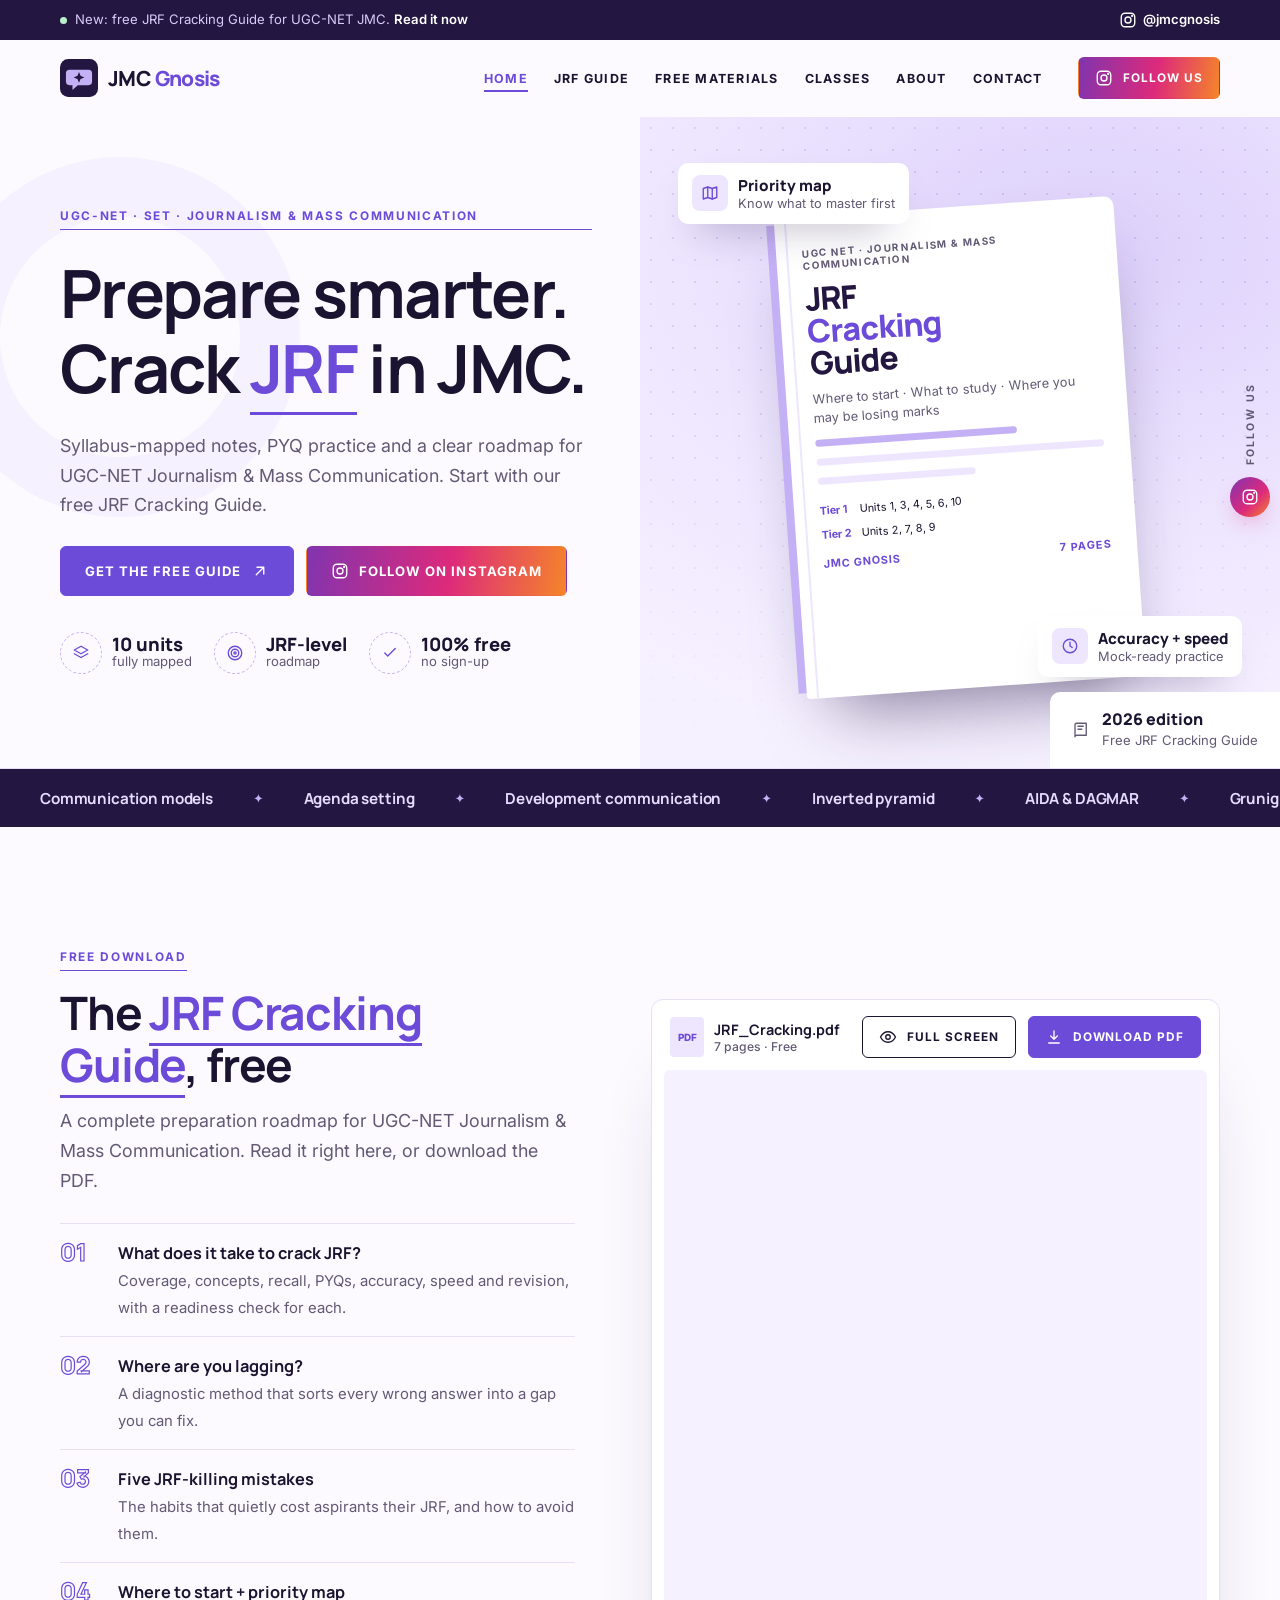
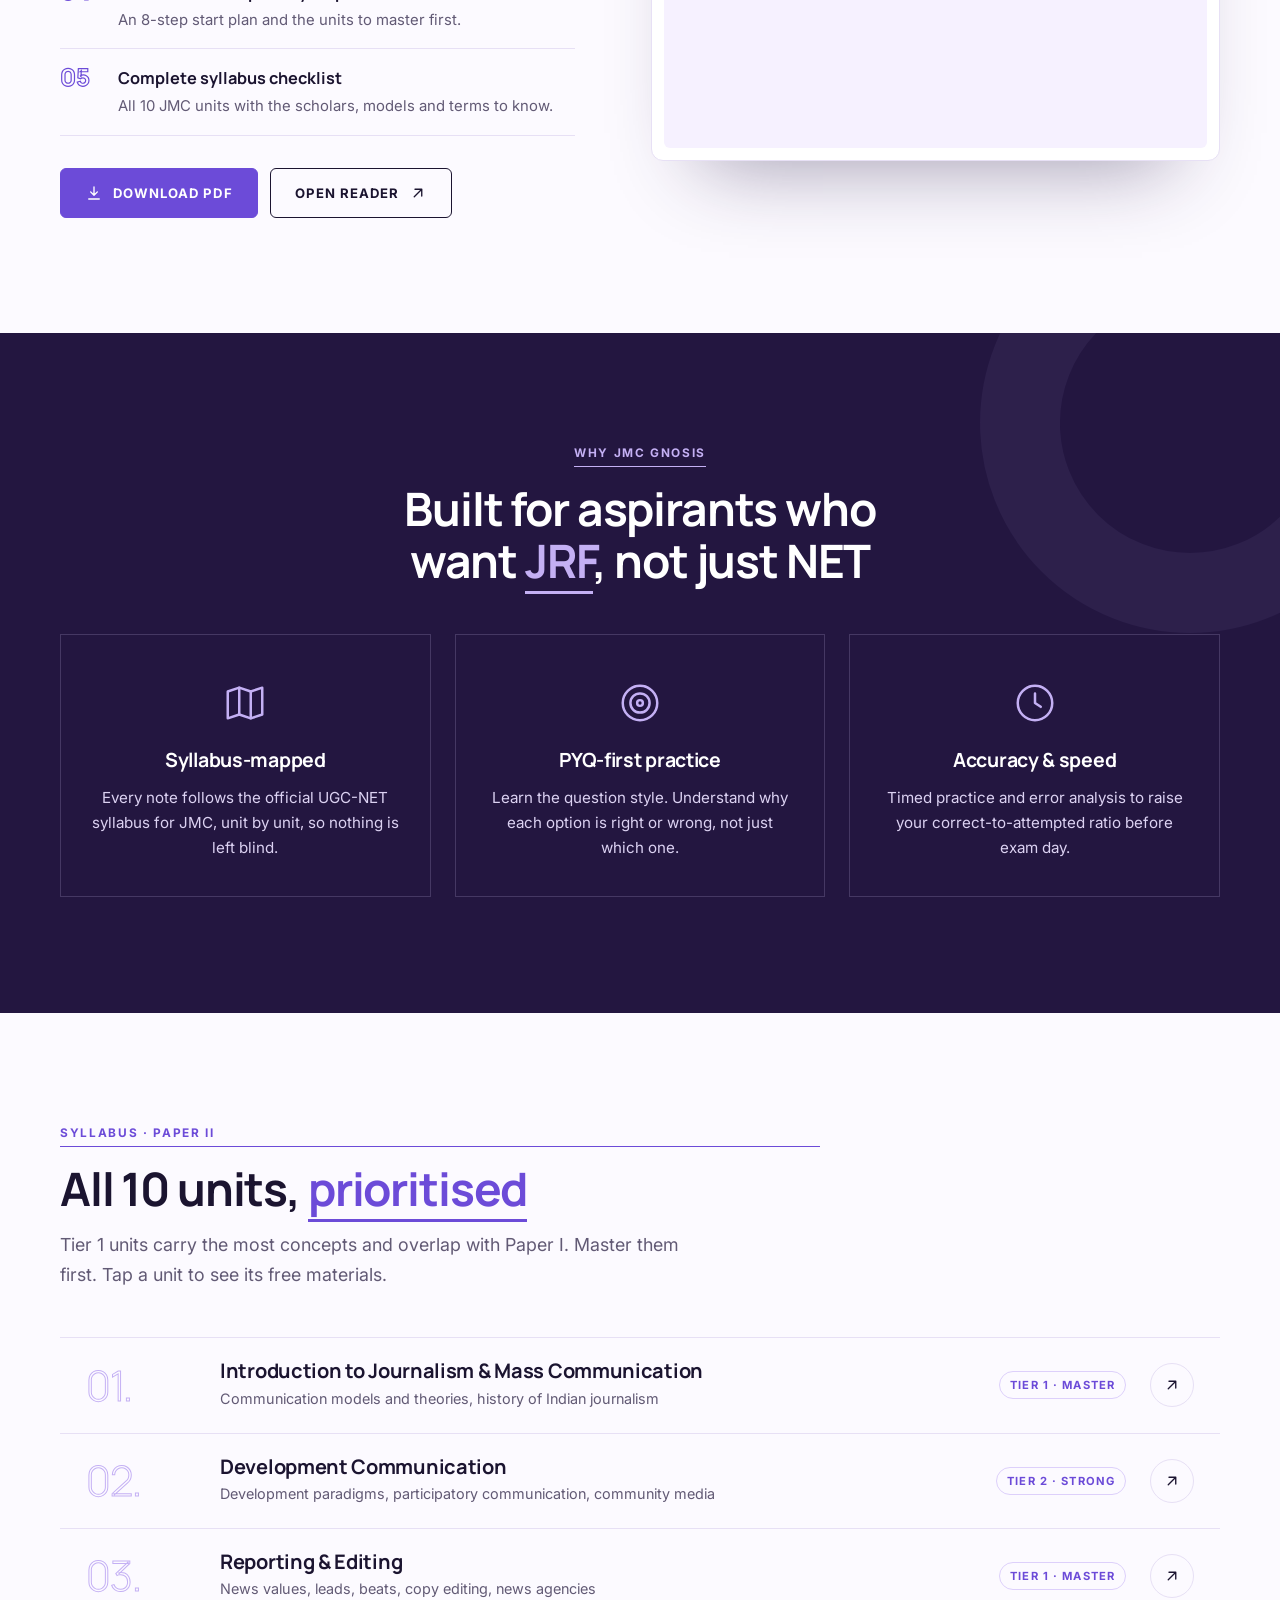
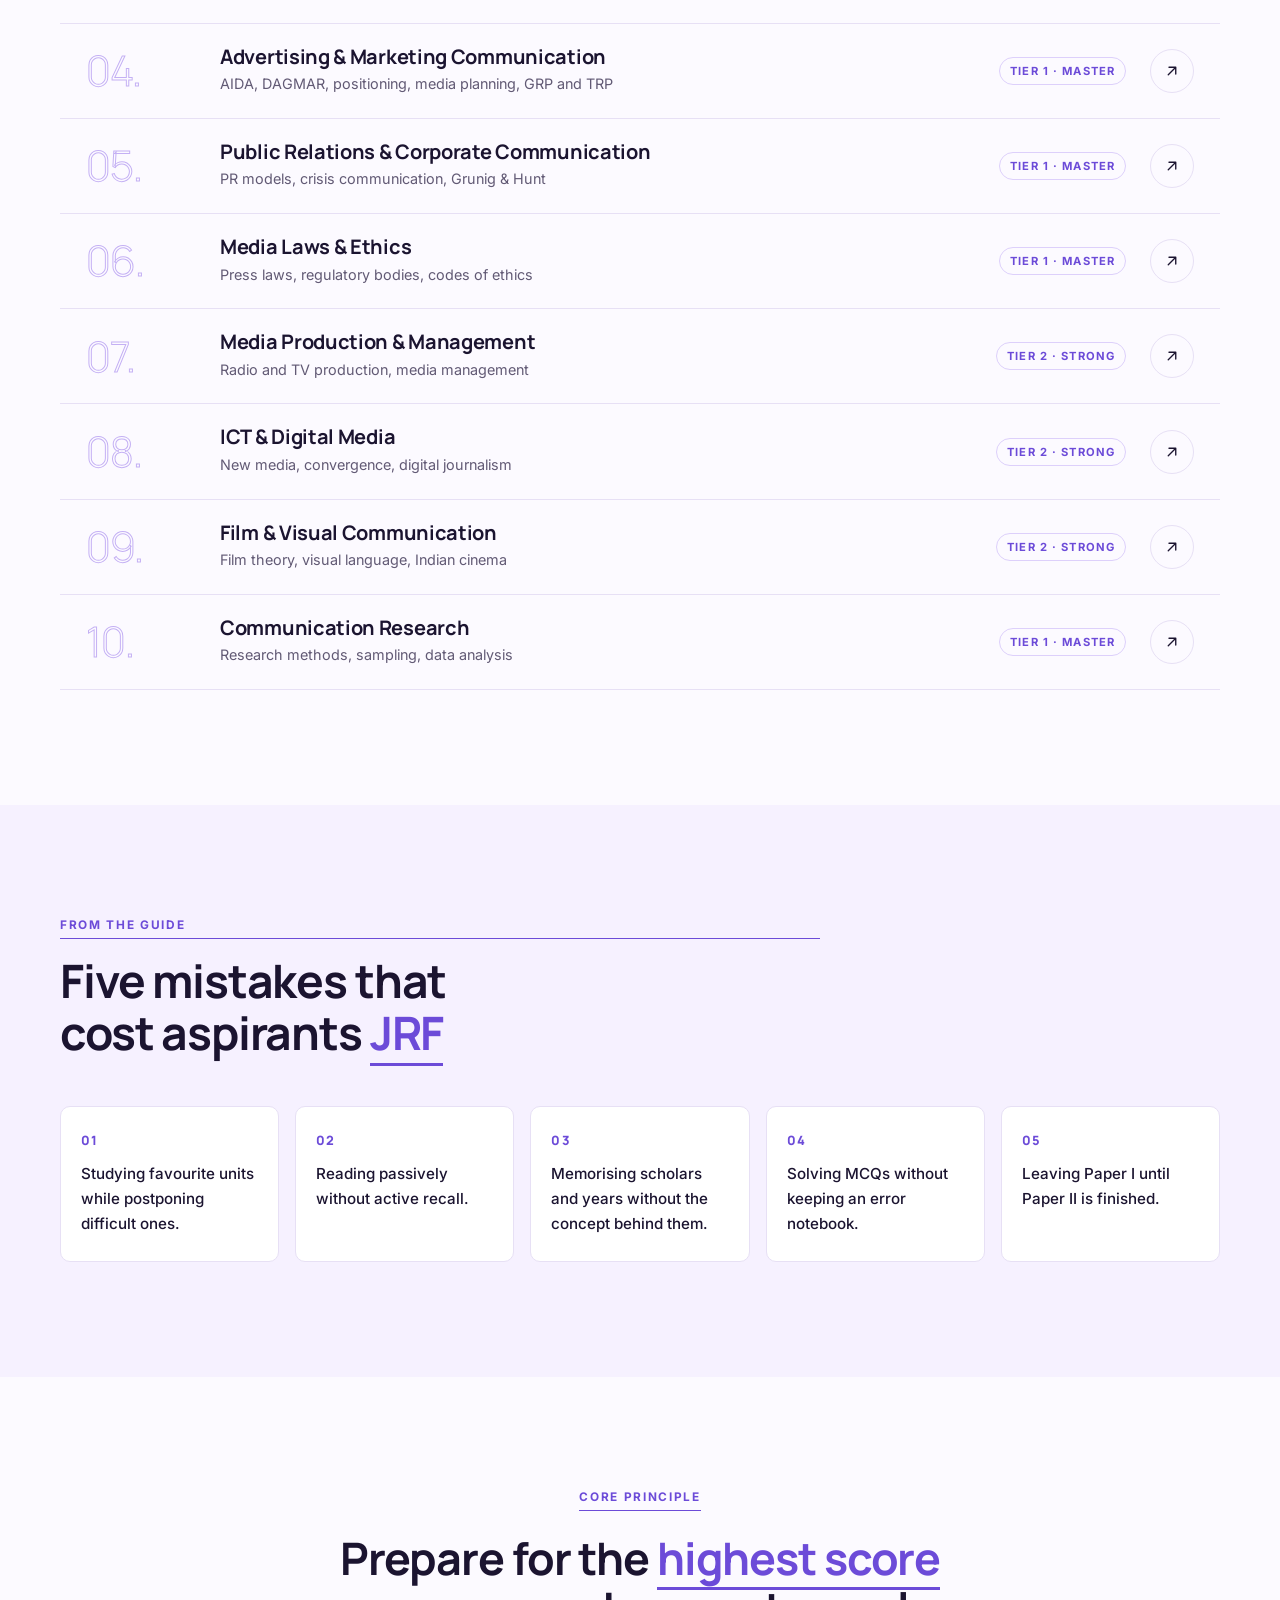
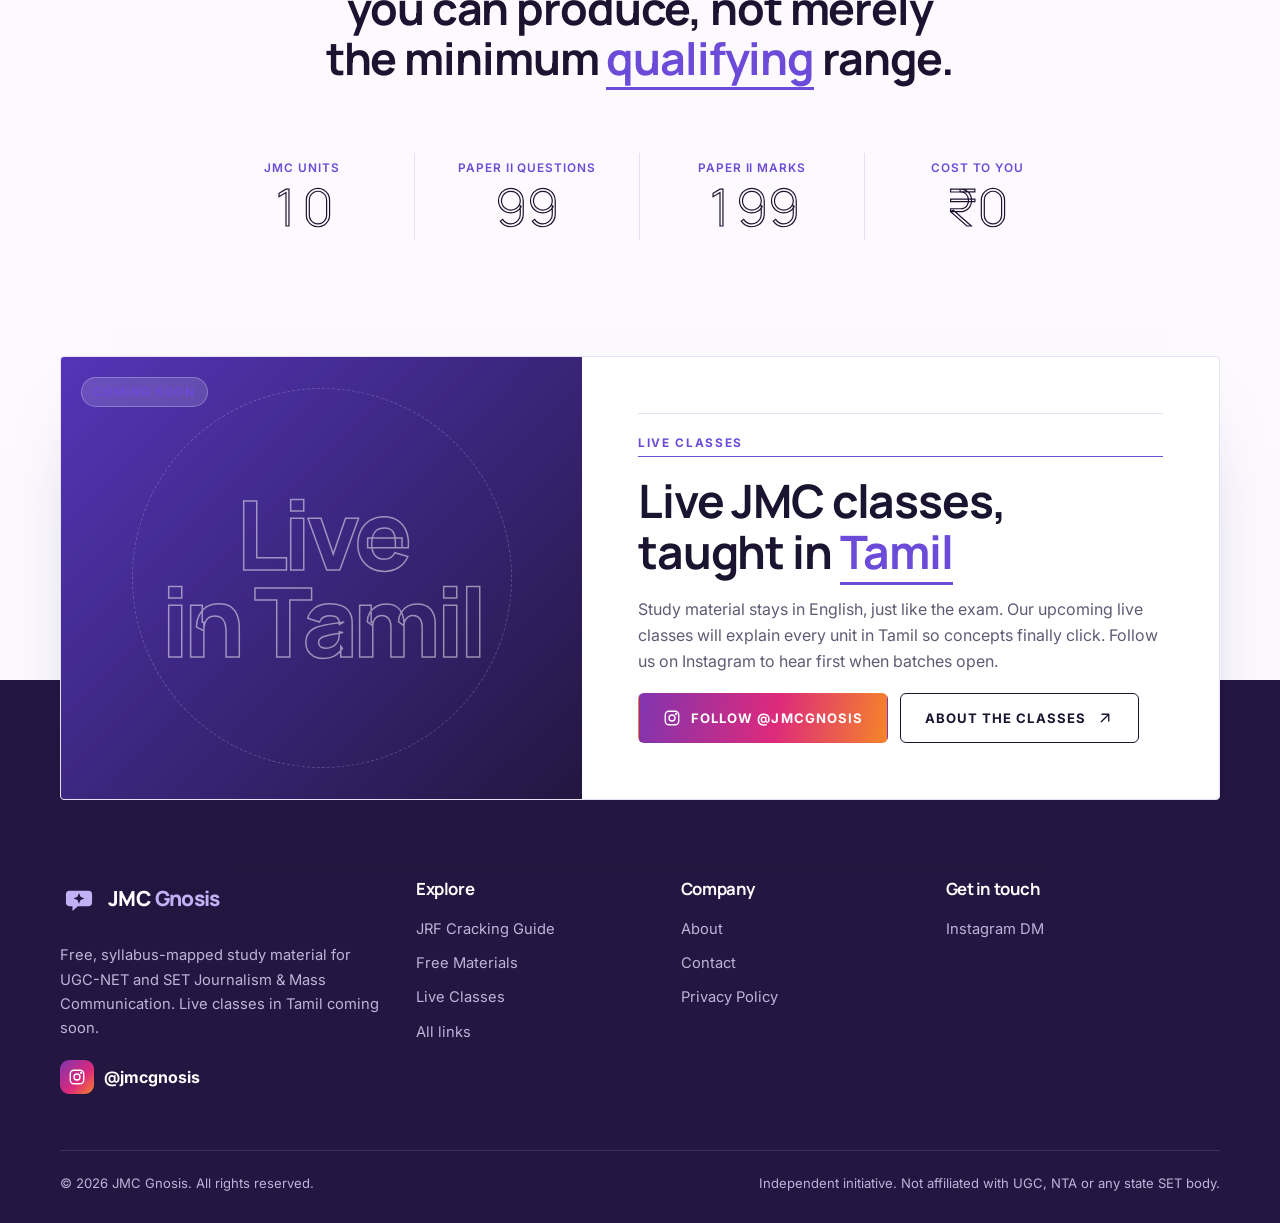
==== commit 603586be: "Rename brand to JMC Gnosis Co-Authored-By: Claude Opus 5.5 <noreply@anthropic.com> Claude-Session: h" ====
--- a/index.html
+++ b/index.html
@@ -3,12 +3,12 @@
 <head>
 <meta charset="utf-8">
 <meta name="viewport" content="width=device-width, initial-scale=1, viewport-fit=cover">
-<title>JMC Genosis | UGC-NET Journalism & Mass Communication</title>
+<title>JMC Gnosis | UGC-NET Journalism & Mass Communication</title>
 <meta name="description" content="Free JRF Cracking Guide, syllabus-mapped notes and PYQ practice for UGC-NET and SET Journalism & Mass Communication.">
 <meta name="theme-color" content="#231640">
 <link rel="canonical" href="https://harishde13.github.io/jmc_genosis/">
-<meta property="og:type" content="website"><meta property="og:site_name" content="JMC Genosis">
-<meta property="og:title" content="JMC Genosis | UGC-NET Journalism & Mass Communication"><meta property="og:description" content="Free JRF Cracking Guide, syllabus-mapped notes and PYQ practice for UGC-NET and SET Journalism & Mass Communication.">
+<meta property="og:type" content="website"><meta property="og:site_name" content="JMC Gnosis">
+<meta property="og:title" content="JMC Gnosis | UGC-NET Journalism & Mass Communication"><meta property="og:description" content="Free JRF Cracking Guide, syllabus-mapped notes and PYQ practice for UGC-NET and SET Journalism & Mass Communication.">
 <meta property="og:url" content="https://harishde13.github.io/jmc_genosis/"><meta property="og:image" content="https://harishde13.github.io/jmc_genosis/assets/img/og-image.png">
 <meta name="twitter:card" content="summary_large_image">
 <link rel="icon" href="assets/img/favicon.svg" type="image/svg+xml"><link rel="apple-touch-icon" href="assets/img/icon-192.png">
@@ -22,12 +22,12 @@
   <a class="hide-sm" data-link="instagram" href="https://www.instagram.com/jmcgnosis/"><svg class="i" viewBox="0 0 24 24" aria-hidden="true"><rect x="3" y="3" width="18" height="18" rx="5"/><circle cx="12" cy="12" r="4"/><circle cx="17.5" cy="6.5" r=".6" fill="currentColor"/></svg><span data-label="instagram">@jmcgnosis</span></a>
 </div></div>
 <header class="site-header"><div class="wrap">
-  <a class="brand" href="index.html" aria-label="JMC Genosis home"><svg class="brand-mark" viewBox="0 0 64 64" aria-hidden="true"><rect width="64" height="64" rx="14" fill="#231640"/><path d="M16 18h32a6 6 0 0 1 6 6v14a6 6 0 0 1-6 6H30l-9 8v-8h-5a6 6 0 0 1-6-6V24a6 6 0 0 1 6-6z" fill="#C4B0F4"/><path d="M32 22l2.6 6.4 6.4 2.6-6.4 2.6L32 40l-2.6-6.4-6.4-2.6 6.4-2.6z" fill="#231640"/></svg><span class="brand-word">JMC <span>Genosis</span></span></a>
+  <a class="brand" href="index.html" aria-label="JMC Gnosis home"><svg class="brand-mark" viewBox="0 0 64 64" aria-hidden="true"><rect width="64" height="64" rx="14" fill="#231640"/><path d="M16 18h32a6 6 0 0 1 6 6v14a6 6 0 0 1-6 6H30l-9 8v-8h-5a6 6 0 0 1-6-6V24a6 6 0 0 1 6-6z" fill="#C4B0F4"/><path d="M32 22l2.6 6.4 6.4 2.6-6.4 2.6L32 40l-2.6-6.4-6.4-2.6 6.4-2.6z" fill="#231640"/></svg><span class="brand-word">JMC <span>Gnosis</span></span></a>
   <nav class="nav" id="site-nav" aria-label="Main"><a href="index.html" aria-current="page">Home</a><a href="guide.html">JRF Guide</a><a href="materials.html">Free Materials</a><a href="classes.html">Classes</a><a href="about.html">About</a><a href="contact.html">Contact</a></nav>
   <a class="btn ig sm header-cta" data-link="instagram" href="https://www.instagram.com/jmcgnosis/"><svg class="i" viewBox="0 0 24 24" aria-hidden="true"><rect x="3" y="3" width="18" height="18" rx="5"/><circle cx="12" cy="12" r="4"/><circle cx="17.5" cy="6.5" r=".6" fill="currentColor"/></svg>Follow us</a>
   <button class="menu-btn" type="button" aria-expanded="false" aria-controls="site-nav" aria-label="Menu"><span></span></button>
 </div></header>
-<div class="follow-rail"><span>Follow us</span><a data-link="instagram" href="https://www.instagram.com/jmcgnosis/" aria-label="Follow JMC Genosis on Instagram"><svg class="i" viewBox="0 0 24 24" aria-hidden="true"><rect x="3" y="3" width="18" height="18" rx="5"/><circle cx="12" cy="12" r="4"/><circle cx="17.5" cy="6.5" r=".6" fill="currentColor"/></svg></a></div>
+<div class="follow-rail"><span>Follow us</span><a data-link="instagram" href="https://www.instagram.com/jmcgnosis/" aria-label="Follow JMC Gnosis on Instagram"><svg class="i" viewBox="0 0 24 24" aria-hidden="true"><rect x="3" y="3" width="18" height="18" rx="5"/><circle cx="12" cy="12" r="4"/><circle cx="17.5" cy="6.5" r=".6" fill="currentColor"/></svg></a></div>
 <main id="main">
 <section class="hero"><div class="hero-grid">
   <div class="hero-copy">
@@ -52,7 +52,7 @@
       <span class="c-sub">Where to start · What to study · Where you may be losing marks</span>
       <span class="c-bar v"></span><span class="c-bar"></span><span class="c-bar s"></span>
       <div class="c-tbl"><b>Tier 1</b><span>Units 1, 3, 4, 5, 6, 10</span><b>Tier 2</b><span>Units 2, 7, 8, 9</span></div>
-      <div class="c-foot"><span>JMC Genosis</span><span>7 pages</span></div>
+      <div class="c-foot"><span>JMC Gnosis</span><span>7 pages</span></div>
     </div>
     <div class="chip-float b"><span class="ico"><svg class="i" viewBox="0 0 24 24" aria-hidden="true"><circle cx="12" cy="12" r="9"/><path d="M12 7v5l3 2"/></svg></span><div><b>Accuracy + speed</b>Mock-ready practice</div></div>
     <div class="hero-card"><svg class="i" viewBox="0 0 24 24" aria-hidden="true"><path d="M4 5a2 2 0 0 1 2-2h13v16H6a2 2 0 0 0-2 2V5z"/><path d="M8 7h7M8 11h5"/></svg><div><b>2026 edition</b>Free JRF Cracking Guide</div></div>
@@ -78,7 +78,7 @@
 </div></section>
 
 <section class="section dark"><div class="wrap">
-  <div class="head center reveal"><span class="eyebrow">Why JMC Genosis</span><h2>Built for aspirants who want <span class="u">JRF</span>, not just NET</h2></div>
+  <div class="head center reveal"><span class="eyebrow">Why JMC Gnosis</span><h2>Built for aspirants who want <span class="u">JRF</span>, not just NET</h2></div>
   <div class="cards3">
     <div class="card-d reveal"><span class="ico"><svg class="i" viewBox="0 0 24 24" aria-hidden="true"><path d="M9 4 3 6v14l6-2 6 2 6-2V4l-6 2-6-2z"/><path d="M9 4v14M15 6v14"/></svg></span><h3>Syllabus-mapped</h3><p>Every note follows the official UGC-NET syllabus for JMC, unit by unit, so nothing is left blind.</p></div>
     <div class="card-d reveal" style="--d:.08s"><span class="ico"><svg class="i" viewBox="0 0 24 24" aria-hidden="true"><circle cx="12" cy="12" r="9"/><circle cx="12" cy="12" r="5"/><circle cx="12" cy="12" r="1.5"/></svg></span><h3>PYQ-first practice</h3><p>Learn the question style. Understand why each option is right or wrong, not just which one.</p></div>
@@ -121,7 +121,7 @@
 </div></section>
 <footer class="site-footer"><div class="wrap">
   <div class="foot-grid">
-    <div><a class="brand" href="index.html" aria-label="JMC Genosis home"><svg class="brand-mark" viewBox="0 0 64 64" aria-hidden="true"><rect width="64" height="64" rx="14" fill="#231640"/><path d="M16 18h32a6 6 0 0 1 6 6v14a6 6 0 0 1-6 6H30l-9 8v-8h-5a6 6 0 0 1-6-6V24a6 6 0 0 1 6-6z" fill="#C4B0F4"/><path d="M32 22l2.6 6.4 6.4 2.6-6.4 2.6L32 40l-2.6-6.4-6.4-2.6 6.4-2.6z" fill="#231640"/></svg><span class="brand-word">JMC <span>Genosis</span></span></a><p class="foot-about">Free, syllabus-mapped study material for UGC-NET and SET Journalism &amp; Mass Communication. Live classes in Tamil coming soon.</p>
+    <div><a class="brand" href="index.html" aria-label="JMC Gnosis home"><svg class="brand-mark" viewBox="0 0 64 64" aria-hidden="true"><rect width="64" height="64" rx="14" fill="#231640"/><path d="M16 18h32a6 6 0 0 1 6 6v14a6 6 0 0 1-6 6H30l-9 8v-8h-5a6 6 0 0 1-6-6V24a6 6 0 0 1 6-6z" fill="#C4B0F4"/><path d="M32 22l2.6 6.4 6.4 2.6-6.4 2.6L32 40l-2.6-6.4-6.4-2.6 6.4-2.6z" fill="#231640"/></svg><span class="brand-word">JMC <span>Gnosis</span></span></a><p class="foot-about">Free, syllabus-mapped study material for UGC-NET and SET Journalism &amp; Mass Communication. Live classes in Tamil coming soon.</p>
       <a class="ig-handle" data-link="instagram" href="https://www.instagram.com/jmcgnosis/"><span class="ig-dot"><svg class="i" viewBox="0 0 24 24" aria-hidden="true"><rect x="3" y="3" width="18" height="18" rx="5"/><circle cx="12" cy="12" r="4"/><circle cx="17.5" cy="6.5" r=".6" fill="currentColor"/></svg></span><span data-label="instagram">@jmcgnosis</span></a></div>
     <div><h4>Explore</h4><ul><li><a href="guide.html">JRF Cracking Guide</a></li><li><a href="materials.html">Free Materials</a></li><li><a href="classes.html">Live Classes</a></li><li><a href="links.html">All links</a></li></ul></div>
     <div><h4>Company</h4><ul><li><a href="about.html">About</a></li><li><a href="contact.html">Contact</a></li><li><a href="privacy.html">Privacy Policy</a></li></ul></div>
@@ -133,7 +133,7 @@
       <li data-hide-empty><a data-link="youtube" href="#">YouTube</a></li>
     </ul></div>
   </div>
-  <div class="foot-bottom"><span>© <span data-year>2026</span> JMC Genosis. All rights reserved.</span><span>Independent initiative. Not affiliated with UGC, NTA or any state SET body.</span></div>
+  <div class="foot-bottom"><span>© <span data-year>2026</span> JMC Gnosis. All rights reserved.</span><span>Independent initiative. Not affiliated with UGC, NTA or any state SET body.</span></div>
 </div></footer>
 <script src="assets/js/config.js"></script>
 <script src="assets/js/materials-data.js"></script>
--- a/assets/css/style.css
+++ b/assets/css/style.css
@@ -1,4 +1,4 @@
-/* JMC Genosis — split editorial layout: light lilac ground, deep plum bands, outline numerals, violet underlined accents. */
+/* JMC Gnosis — split editorial layout: light lilac ground, deep plum bands, outline numerals, violet underlined accents. */
 :root {
   --bg: #FCFAFF;
   --lilac-50: #F6F1FF;
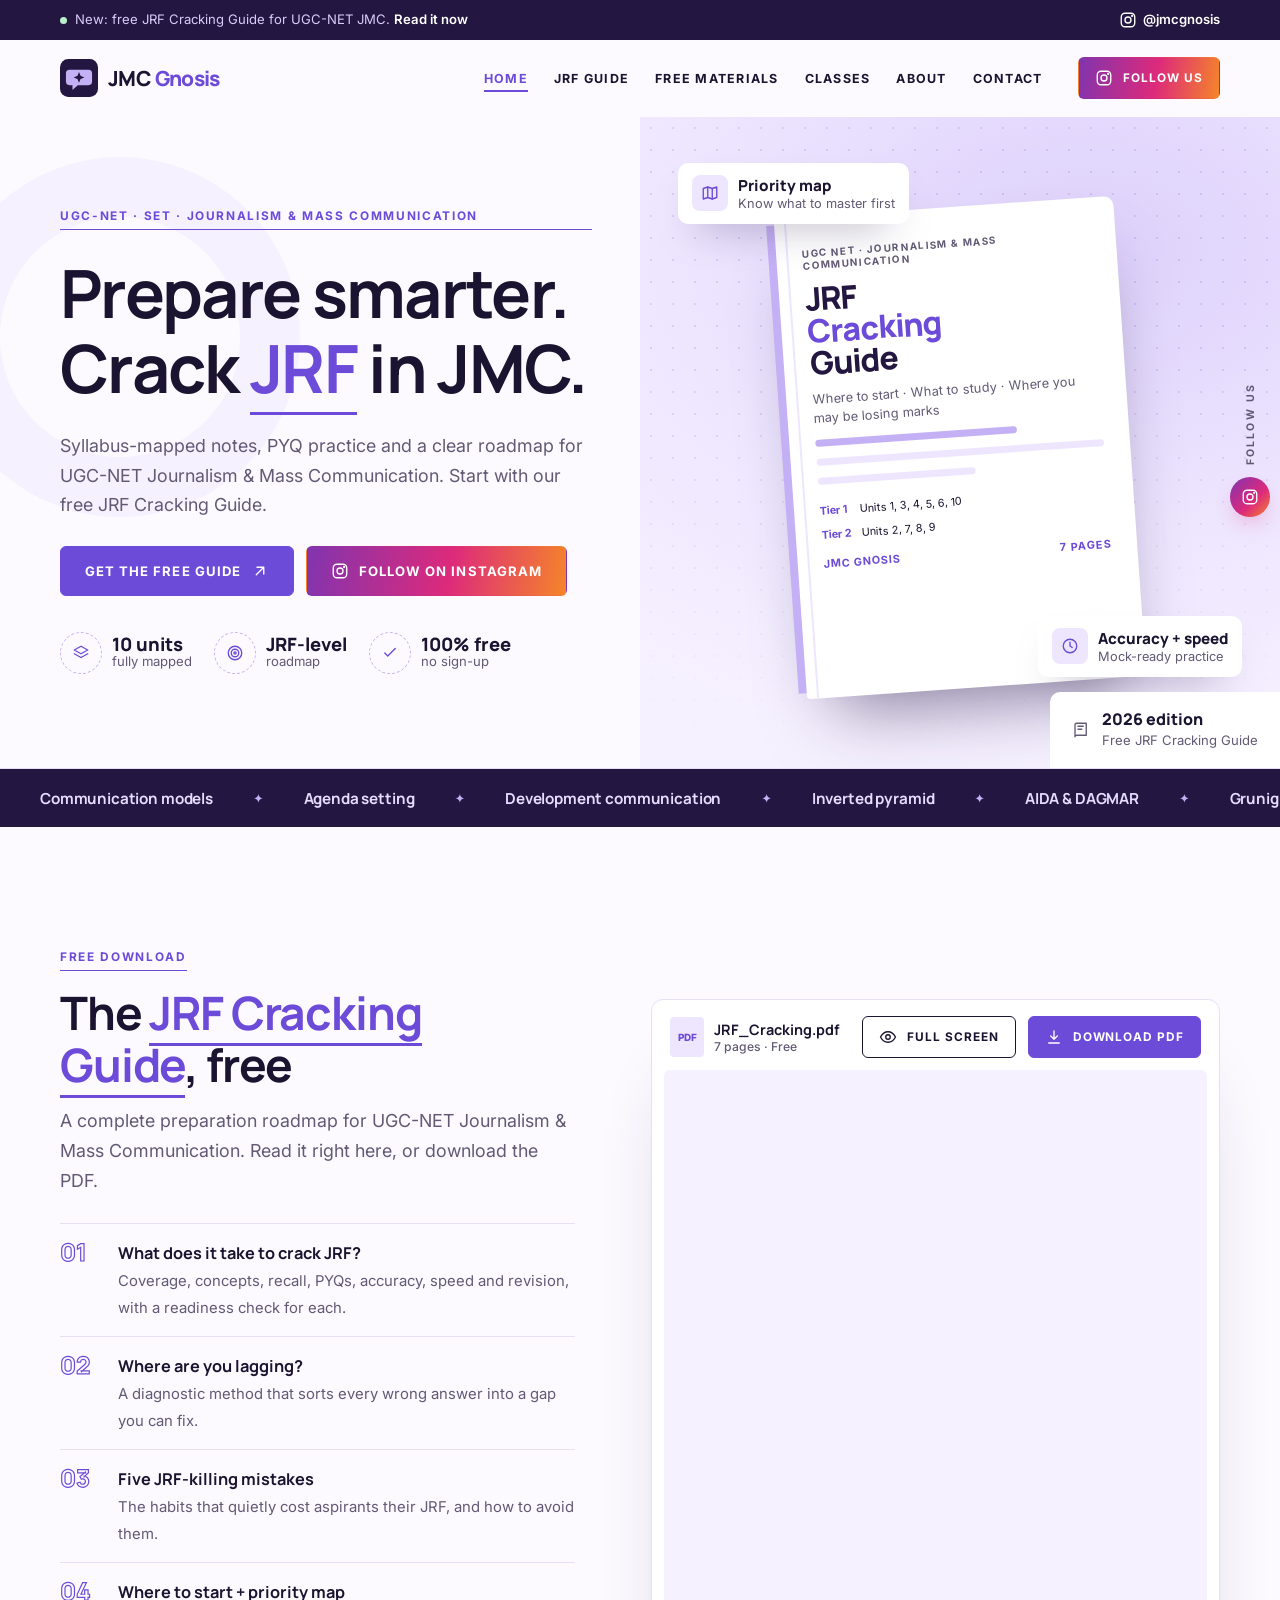
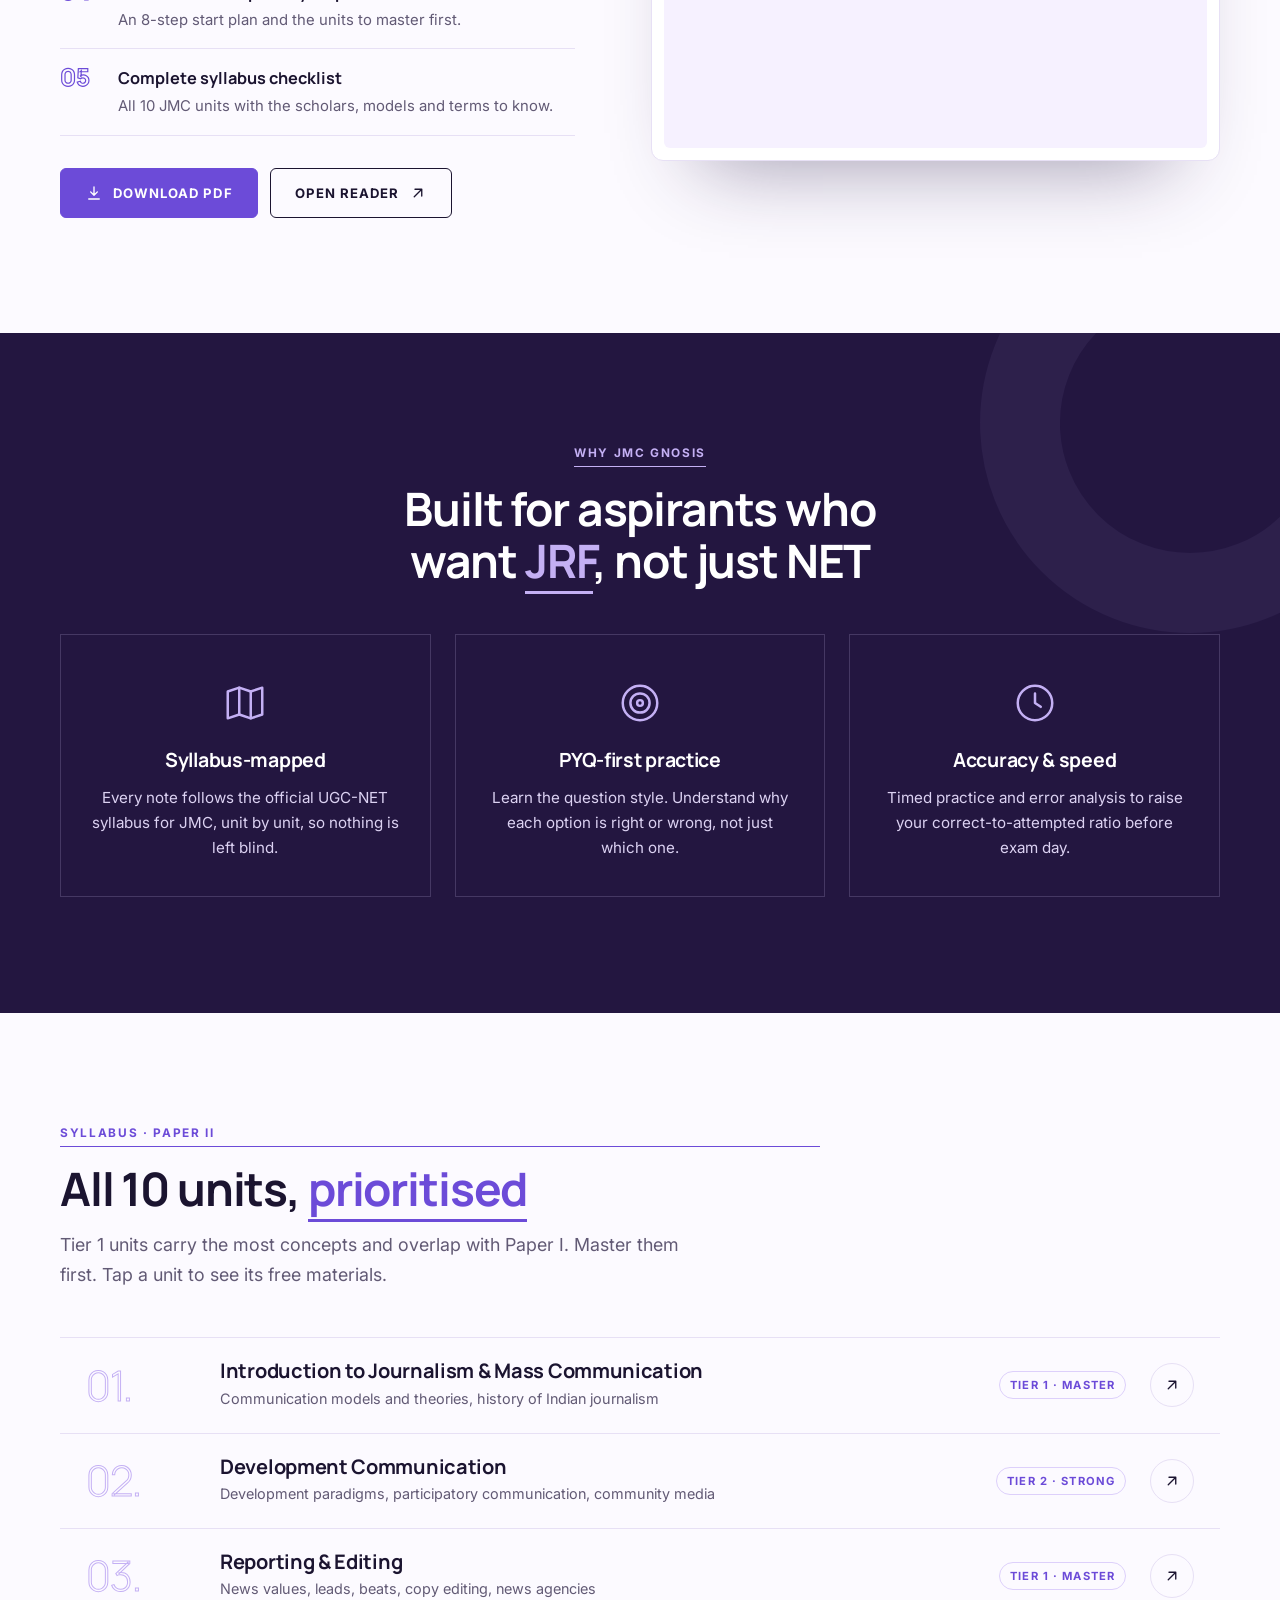
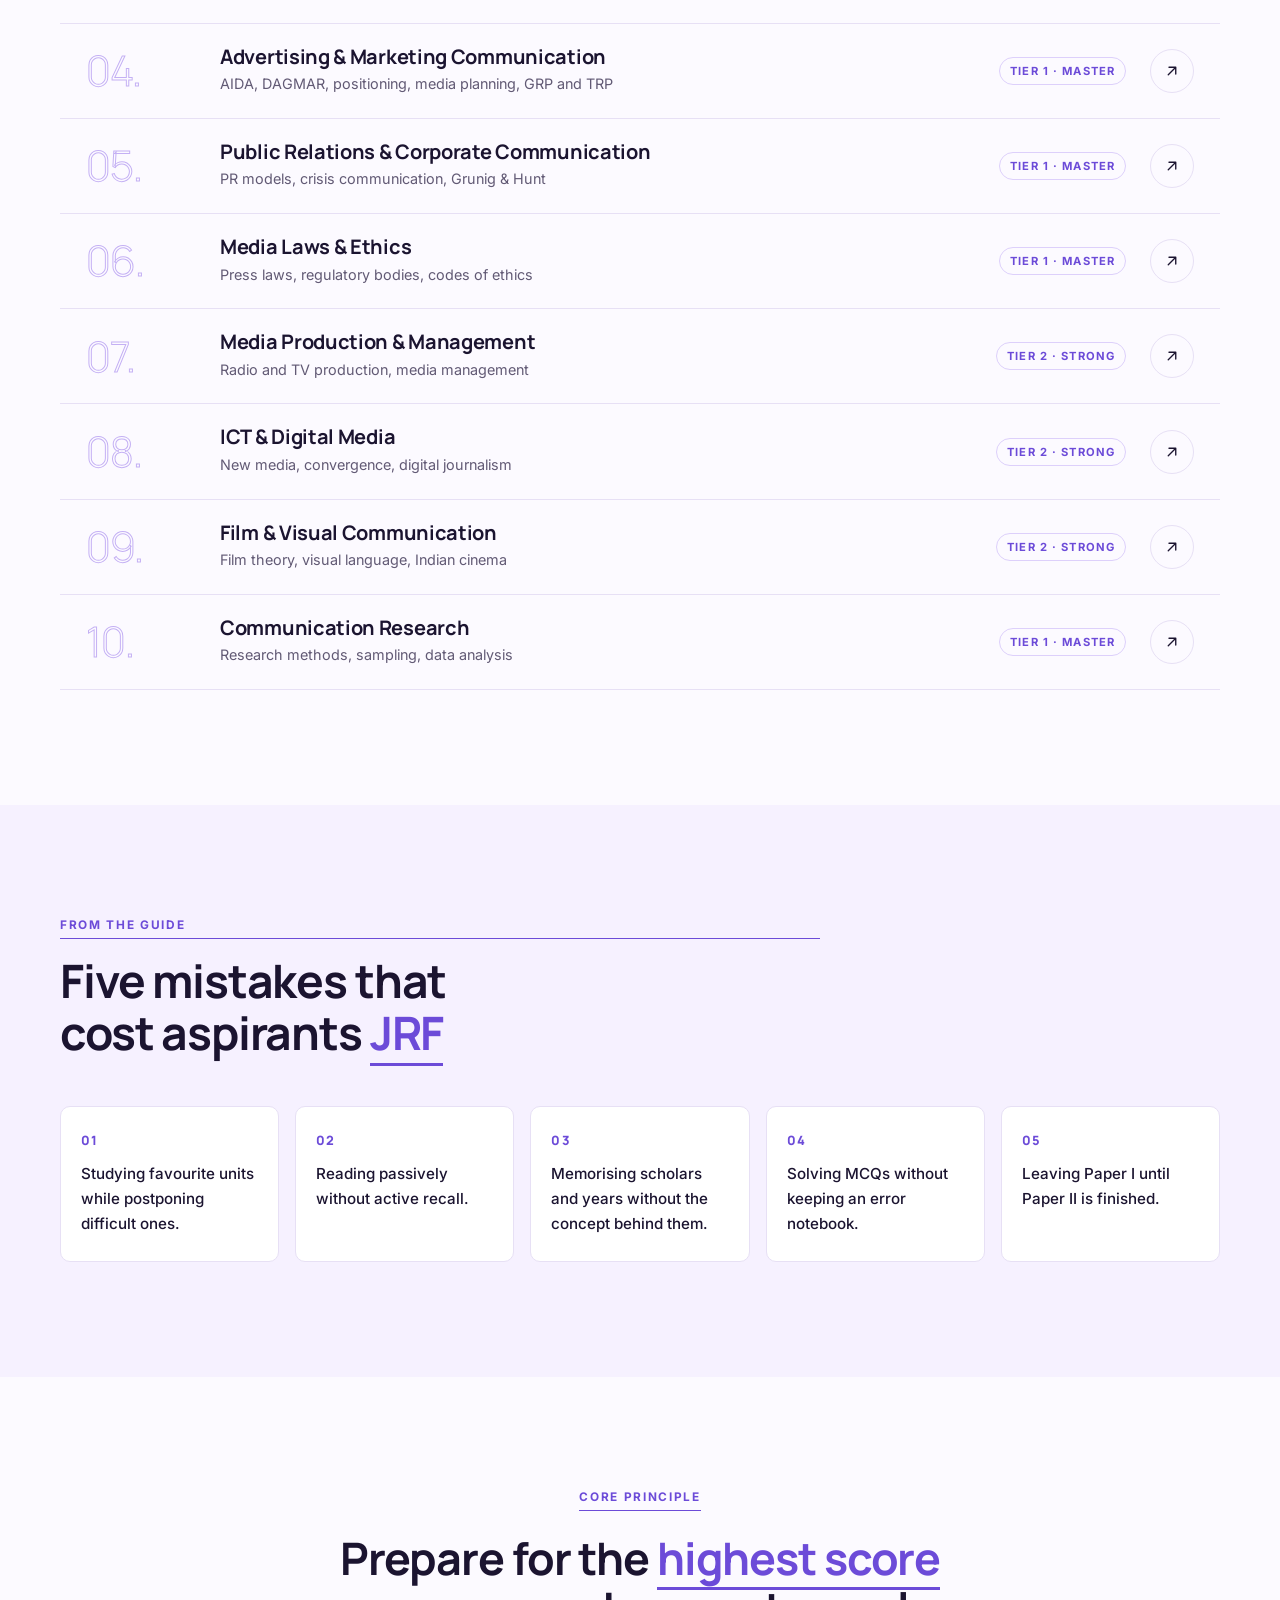
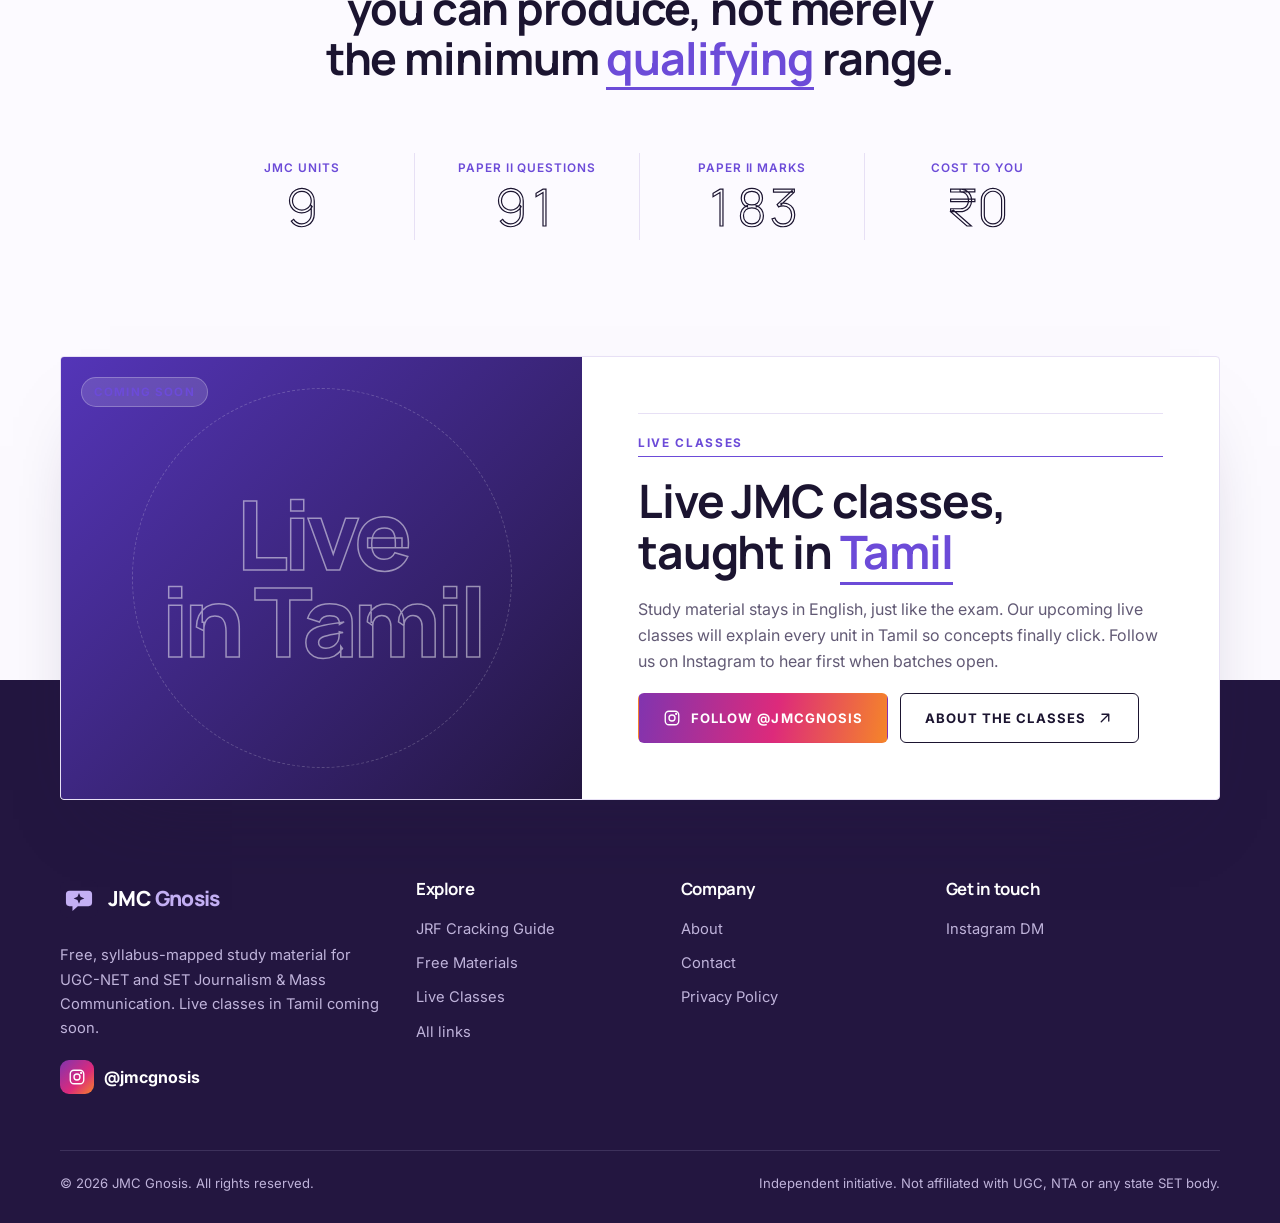
==== commit 8c4cf158: "Update site URLs for renamed repository jmc_gnosis Co-Authored-By: Claude Opus 5.5 <noreply@anthropi" ====
--- a/index.html
+++ b/index.html
@@ -6,10 +6,10 @@
 <title>JMC Gnosis | UGC-NET Journalism & Mass Communication</title>
 <meta name="description" content="Free JRF Cracking Guide, syllabus-mapped notes and PYQ practice for UGC-NET and SET Journalism & Mass Communication.">
 <meta name="theme-color" content="#231640">
-<link rel="canonical" href="https://harishde13.github.io/jmc_genosis/">
+<link rel="canonical" href="https://harishde13.github.io/jmc_gnosis/">
 <meta property="og:type" content="website"><meta property="og:site_name" content="JMC Gnosis">
 <meta property="og:title" content="JMC Gnosis | UGC-NET Journalism & Mass Communication"><meta property="og:description" content="Free JRF Cracking Guide, syllabus-mapped notes and PYQ practice for UGC-NET and SET Journalism & Mass Communication.">
-<meta property="og:url" content="https://harishde13.github.io/jmc_genosis/"><meta property="og:image" content="https://harishde13.github.io/jmc_genosis/assets/img/og-image.png">
+<meta property="og:url" content="https://harishde13.github.io/jmc_gnosis/"><meta property="og:image" content="https://harishde13.github.io/jmc_gnosis/assets/img/og-image.png">
 <meta name="twitter:card" content="summary_large_image">
 <link rel="icon" href="assets/img/favicon.svg" type="image/svg+xml"><link rel="apple-touch-icon" href="assets/img/icon-192.png">
 <link rel="preconnect" href="https://fonts.googleapis.com"><link rel="preconnect" href="https://fonts.gstatic.com" crossorigin><link rel="stylesheet" href="https://fonts.googleapis.com/css2?family=Inter:wght@400;500;600;700&family=Manrope:wght@300;500;600;700;800&display=swap">
